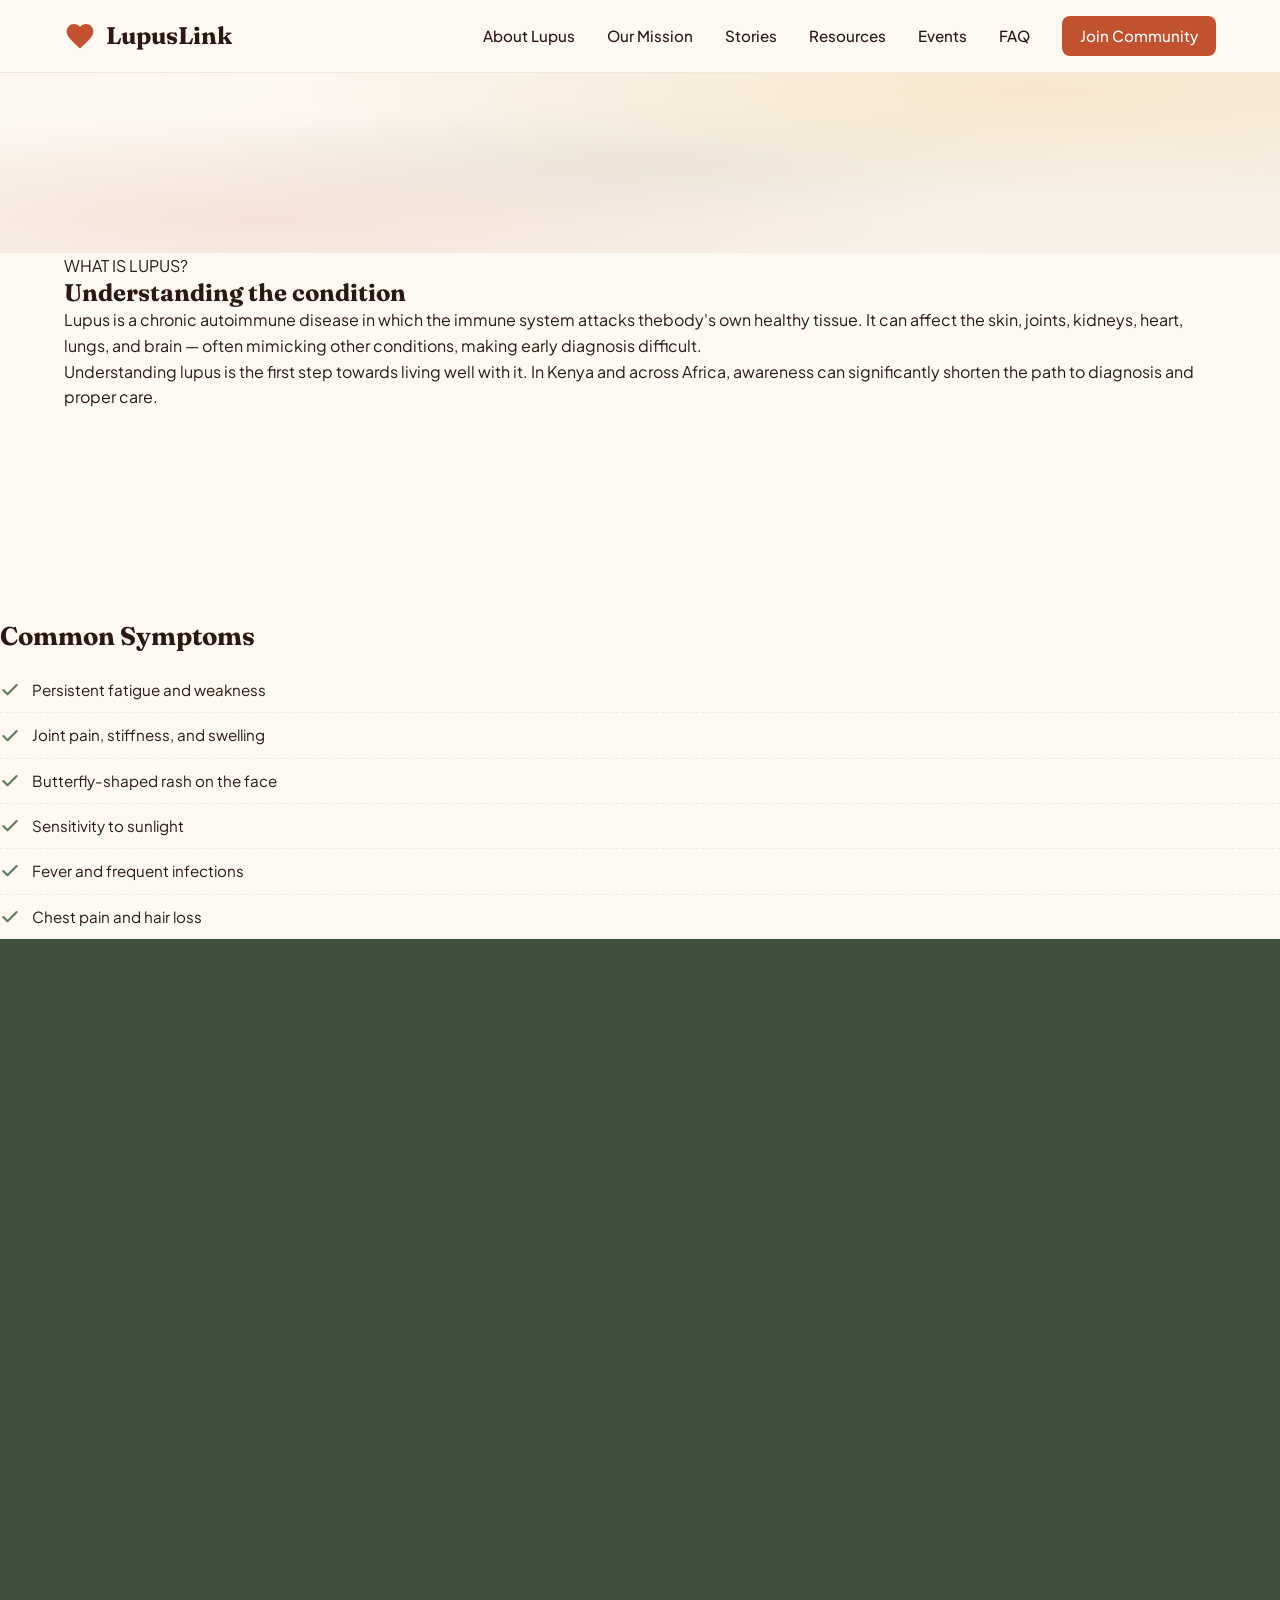
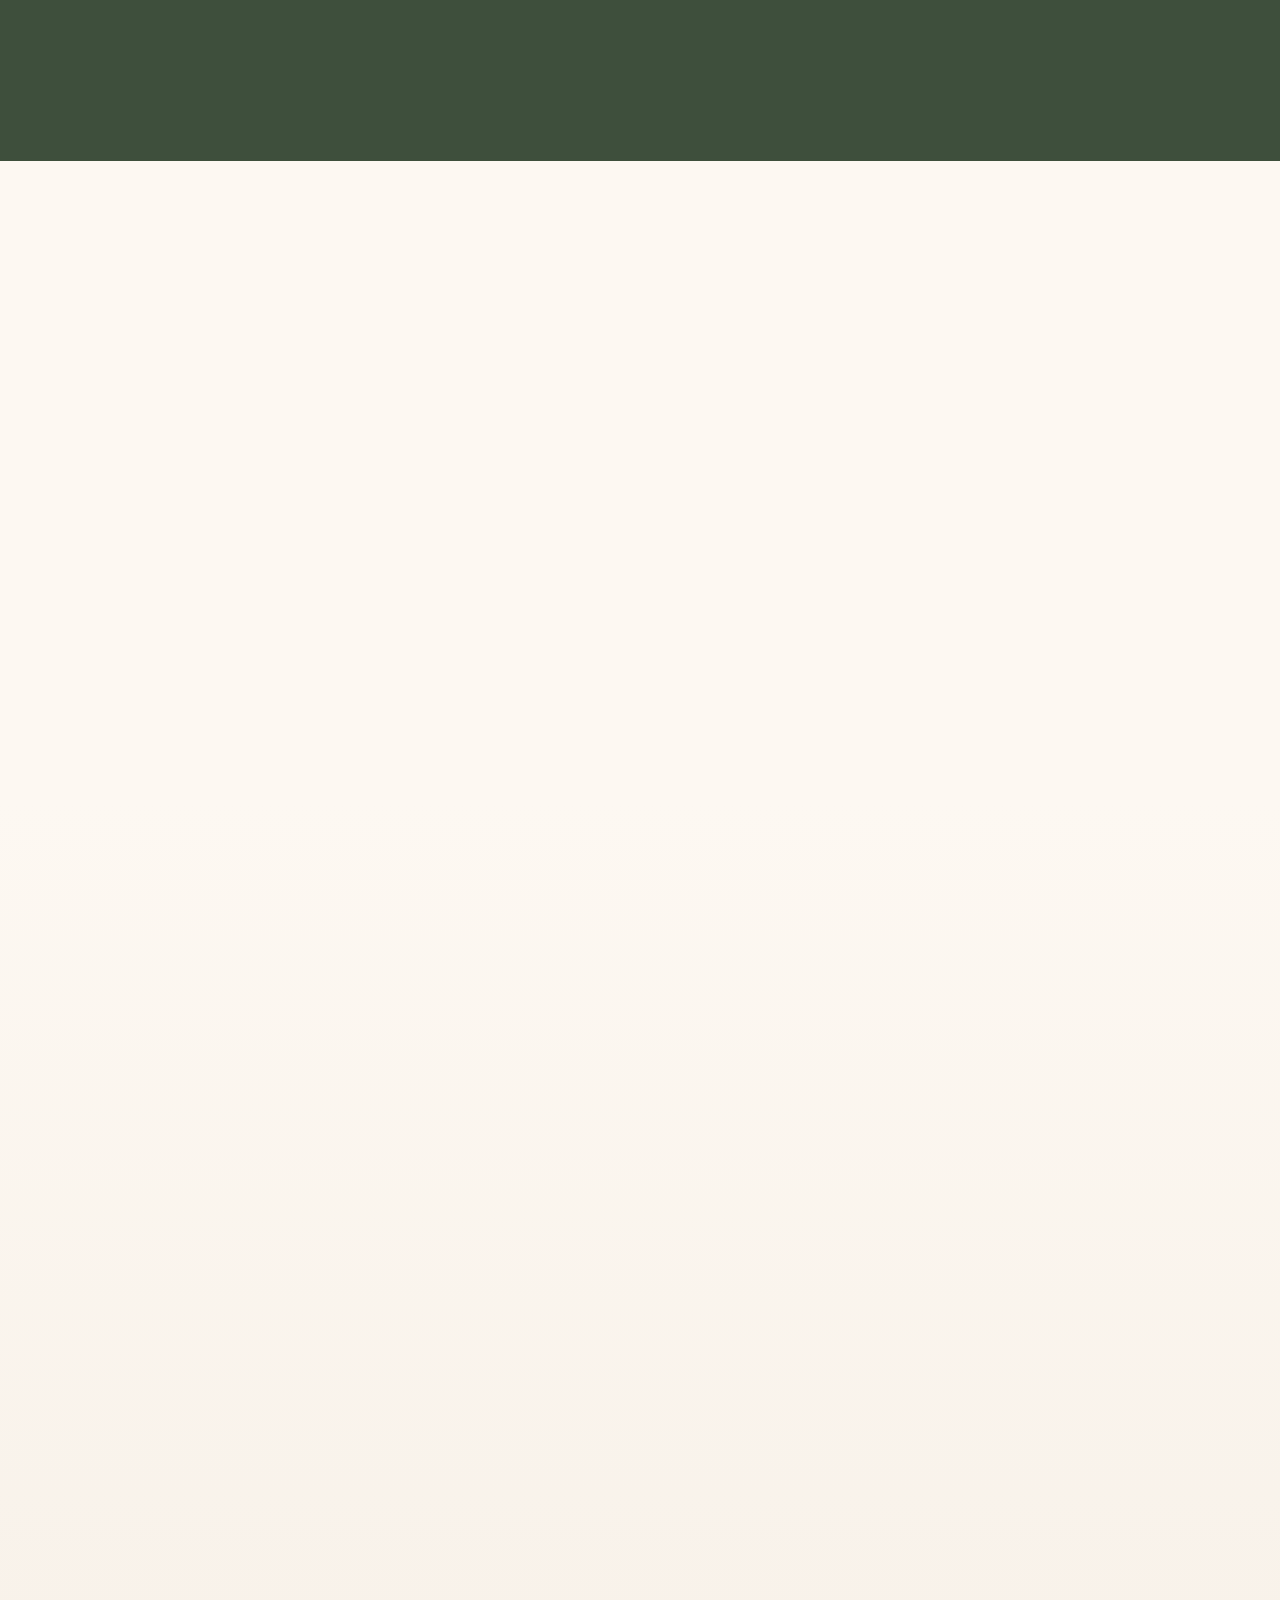
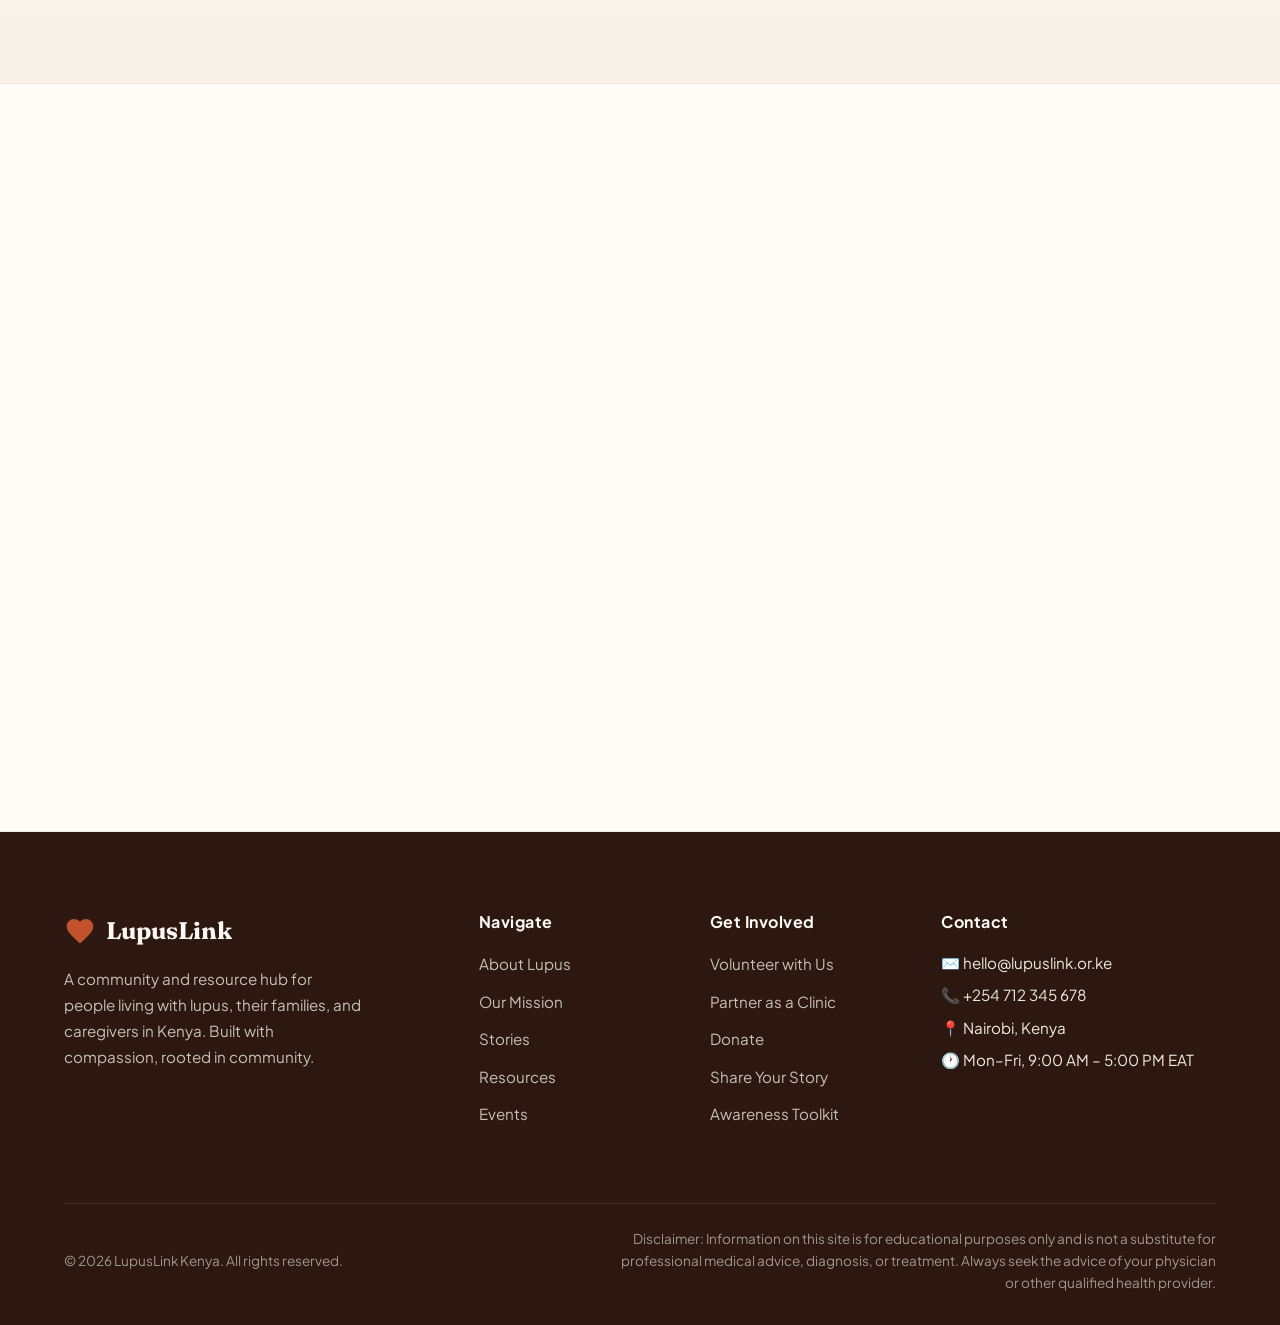
==== index.html @ 37b80202 "streamlined navigation and enhance success stories section" ====
<!DOCTYPE html>
<html lang="en">

<head>
    <meta charset="UTF-8">
    <meta name="viewport" content="width=device-width, initial-scale=1.0">

    <title>LupusLink</title>

<!-- FONTS SECTION -->   
    <link rel="preconnect" href="https://fonts.googleapis.com">
    <link rel="preconnect" href="https://fonts.gstatic.com" crossorigin>

    <link href="https://fonts.googleapis.com/css2?family=Fraunces:wght@500;600;700;800&family=Plus+Jakarta+Sans:wght@300;400;500;600;700&display=swap" rel="stylesheet">

    <link rel="stylesheet" href="styles.css">
</head>

<body>

<!-- NAV SECTION -->   
        <nav class="navbar">

            <div class="container">
                <a href="#" class="logo">
                    <svg viewBox="0 0 24 24" fill="currentColor">
                        <path d="M12 21.35l-1.45-1.32C5.4 15.36 2 12.28 2 8.5 2 5.42 4.42 3 7.5 3c1.74 0 3.41.81 4.5 2.09C13.09 3.81 14.76 3 16.5 3 19.58 3 22 5.42 22 8.5c0 3.78-3.4 6.86-8.55 11.54L12 21.35z"/>
                        </svg>
                        LupusLink
                    </a>
                    <button class="hamburger" id="hamburger" aria-label="Open menu">
                        <span></span>
                        <span></span>
                        <span></span>
                    </button>

            <ul class="nav-links">

                <li><a href="#about">About Lupus</a></li>
                <li><a href="#mission">Our Mission</a></li>
                <li><a href="#stories">Stories</a></li>
                <li><a href="#resources">Resources</a></li>
                <li><a href="#events">Events</a></li>
                <li><a href="#faq">FAQ</a></li>
                <li><a href="#join" class="btn btn-primary btn-small">Join Community</a></li>
            </ul>
        </nav>
    <main>

<!-- HERO SECTION -->   

        <section class="hero" id="join">

            <div class="hero-bg">
                <div class="container">
                    <div class="hero-grid">
                        <div class="hero-content reveal">

                <span class="eyebrow">
                    Kenya's Lupus Community
                </span>

                <h1>
                    You are more than your
                    <span>diagnosis.</span>
                </h1>

                <p>
                    A community and resource hub for people living with lupus, their families, and caregivers — because no one should navigate this journey alone.
                </p>

                <div class="hero-actions">

                     <a href="#" class="btn btn-primary">Join Community</a>
                    <a href="#about" class="btn btn-outline">Learn More</a>
                </div>

                <div class="hero-stats">

                    <div>2400+ members</div>
                    <div>Free to join</div>
                    <div>Kenya-wide</div>
                 </div>

            <div class="hero-image">
                    <img src="WOC.png" alt="Did you know? Most lupus patients are women.">
            </div>
        </section>

<!-- ABOUT SECTION -->   

        <section id="about" class="about">
            <div class="container">
                <span>WHAT IS LUPUS?</span>
                <h2>
                    Understanding the condition
                </h2>
                <p>
                    Lupus is a chronic autoimmune disease in which the immune system attacks thebody's own healthy tissue. It can affect the skin, joints, kidneys, heart, lungs, and brain — often mimicking other conditions, making early diagnosis difficult.
                </p>

                <p>Understanding lupus is the first step towards living well with it. In Kenya and across Africa, awareness can significantly shorten the path to diagnosis and proper care.</p>

            </div>

            <div class="about-stats reveal">
                <div class="stat-block">
                    <span class="stat-number">5M+</span>
                    <span class="stat-label">People worldwide living with lupus</span>
                </div>
                <div class="stat-block">
                    <span class="stat-number">90%</span>
                    <span class="stat-label">Of people diagnosed are women</span>
                </div>
                <div class="stat-block">
                    <span class="stat-number">6 Years</span>
                    <span class="stat-label">Average diagnosis delay in Africa</span>
                </div>
            </div>

            <div class="about-text">
            <h3>Common Symptoms</h3>
            <ul class="symptoms-checklist">
                <li>
                <svg class="check-icon" viewBox="0 0 24 24" fill="none" stroke="currentColor" stroke-width="2.5" stroke-linecap="round" stroke-linejoin="round"><polyline points="20 6 9 17 4 12"/></svg>
                Persistent fatigue and weakness
                </li>
                <li>
                <svg class="check-icon" viewBox="0 0 24 24" fill="none" stroke="currentColor" stroke-width="2.5" stroke-linecap="round" stroke-linejoin="round"><polyline points="20 6 9 17 4 12"/></svg>
                Joint pain, stiffness, and swelling
                </li>
                <li>
                <svg class="check-icon" viewBox="0 0 24 24" fill="none" stroke="currentColor" stroke-width="2.5" stroke-linecap="round" stroke-linejoin="round"><polyline points="20 6 9 17 4 12"/></svg>
                Butterfly-shaped rash on the face
                </li>
                <li>
                <svg class="check-icon" viewBox="0 0 24 24" fill="none" stroke="currentColor" stroke-width="2.5" stroke-linecap="round" stroke-linejoin="round"><polyline points="20 6 9 17 4 12"/></svg>
                Sensitivity to sunlight
                </li>
                <li>
                <svg class="check-icon" viewBox="0 0 24 24" fill="none" stroke="currentColor" stroke-width="2.5" stroke-linecap="round" stroke-linejoin="round"><polyline points="20 6 9 17 4 12"/></svg>
                Fever and frequent infections
                </li>
                <li>
                <svg class="check-icon" viewBox="0 0 24 24" fill="none" stroke="currentColor" stroke-width="2.5" stroke-linecap="round" stroke-linejoin="round"><polyline points="20 6 9 17 4 12"/></svg>
                Chest pain and hair loss
                </li>
            </ul>
        </div>

        </section>

<!-- MISSION SECTION -->   

          <section class="mission-section" id="mission">
                <div class="container">
                <div class="section-header reveal">
                    <h2>Our Mission & Vision</h2>
                    <p>We believe that no one should navigate lupus alone. Our work is rooted in community, cultural understanding, and the pursuit of equitable healthcare.</p>
                </div>

                <div class="mission-grid reveal">
                    <div class="mission-card">
                    <h3>Our Mission</h3>
                    <p>To build a compassionate, accessible support ecosystem for Kenyans living with lupus and their caregivers—providing education, emotional support, and practical tools that honor our local context and strengthen the patient journey from suspicion to management.</p>
                    </div>
                    <div class="mission-card">
                    <h3>Our Vision</h3>
                    <p>A Kenya where lupus is widely recognized, rapidly diagnosed, and effectively managed. Where every patient feels empowered, heard, and surrounded by a community that sees their strength beyond the diagnosis.</p>
                    </div>
                </div>

                <div class="values-grid reveal">
                    <div class="value-card">
                    <svg class="value-icon" viewBox="0 0 24 24" fill="none" stroke="currentColor" stroke-width="1.5" stroke-linecap="round" stroke-linejoin="round"><path d="M20.42 4.58a5.4 5.4 0 0 0-7.64 0l-.77.78-.77-.78a5.4 5.4 0 0 0-7.64 0 5.43 5.43 0 0 0 0 7.67l.77.78 7.64 7.64 7.64-7.64.77-.78a5.43 5.43 0 0 0 0-7.67z"/><path d="M3.5 12h6l.5-1 1.53 1.5-3 .5 1h6"/></svg>
                    <h4>Compassion</h4>
                    <p>We meet every member with empathy, patience, and an unwavering commitment to emotional safety.</p>
                    </div>
                    <div class="value-card">
                    <svg class="value-icon" viewBox="0 0 24 24" fill="none" stroke="currentColor" stroke-width="1.5" stroke-linecap="round" stroke-linejoin="round"><path d="M17 21v-2a4 4 0 0 0-4-4H5a4 4 0 0 0-4 4v2"/><circle cx="9" cy="7" r="4"/><path d="M23 21v-2a4 4 0 0 0-3-3.87"/><path d="M16 3.13a4 4 0 0 1 0 7.75"/></svg>
                    <h4>Inclusion</h4>
                    <p>We embrace diverse experiences across age, gender, region, and caregiving role—every voice matters.</p>
                    </div>
                    <div class="value-card">
                    <svg class="value-icon" viewBox="0 0 24 24" fill="none" stroke="currentColor" stroke-width="1.5" stroke-linecap="round" stroke-linejoin="round"><path d="M12 2l3.09 6.26L22 9.27l-5 4.87 1.18 6.88L12 17.77l-6.18 3.25L7 14.14 2 9.27l6.91-1.01L12 2z"/></svg>
                    <h4>Empowerment</h4>
                    <p>We equip our community with knowledge and confidence to ask questions, seek care, and thrive daily.</p>
                    </div>
                </div>
                </div>
            </section>

<!--SUCCESS STORIES -->            
            <section class="section" id="stories">
                <div class="container">
                <div class="section-header reveal">
                    <h2>Success Stories</h2>
                    <p>Real stories from real Kenyans. These journeys remind us that strength comes in many forms.</p>
                </div>

                <div class="stories-grid">
                    <div class="story-card reveal">
                    <p class="story-quote">"For four years I was told it was just stress. Finding LupusLink connected me to a rheumatologist in Nairobi and others who finally understood. I no longer feel like I'm imagining my own pain."</p>
                    <div class="story-author">
                        <div class="author-avatar">AW</div>
                        <div class="author-info">
                        <strong>Amina W.</strong>
                        <span>Nairobi • Member since 2023</span>
                        </div>
                    </div>
                    </div>
                    <div class="story-card reveal">
                    <p class="story-quote">"As a caregiver for my sister, I felt invisible in most medical spaces. The caregiving resources here gave me language for my exhaustion and practical ways to support her flares."</p>
                    <div class="story-author">
                        <div class="author-avatar">OO</div>
                        <div class="author-info">
                        <strong>Odhiambo O.</strong>
                        <span>Mombasa • Caregiver since 2022</span>
                        </div>
                    </div>
                    </div>
                    <div class="story-card reveal">
                    <p class="story-quote">"The support group in Kisumu helped me accept my diagnosis without shame. I have learned to manage my sun exposure, plan my nutrition, and keep working as a teacher."</p>
                    <div class="story-author">
                        <div class="author-avatar">CA</div>
                        <div class="author-info">
                        <strong>Christine A.</strong>
                        <span>Kisumu • Member since 2024</span>
                        </div>
                    </div>
                    </div>
                </div>
                </div>
            </section>


<!-- RESOURCES SECTION -->   

        <section class="section" id="resources" style="background: linear-gradient(to bottom, transparent, rgba(240,232,220,0.4));">
            <div class="container">
            <div class="section-header reveal">
                <h2>Resources</h2>
                <p>Curated, culturally relevant guidance to help you navigate life with lupus in Kenya.</p>
            </div>

            <div class="resources-grid reveal">
                <div class="resource-card">
                <svg class="resource-icon" viewBox="0 0 24 24" fill="none" stroke="currentColor" stroke-width="1.5" stroke-linecap="round" stroke-linejoin="round"><path d="M4 19.5A2.5 2.5 0 0 1 6.5 17H20"/><path d="M6.5 2H20v20H6.5A2.5 2.5 0 0 1 4 19.5v-15A2.5 2.5 0 0 1 6.5 2z"/></svg>
                <h4>Education</h4>
                <p>Swahili and English guides explaining lupus types, triggers, and treatment options available in Kenya.</p>
                <a href="#" class="resource-link">Browse guides →</a>
                </div>
                <div class="resource-card">
                <svg class="resource-icon" viewBox="0 0 24 24" fill="none" stroke="currentColor" stroke-width="1.5" stroke-linecap="round" stroke-linejoin="round"><path d="M22 12h-4l-3 9L9 3l-3 9H2"/></svg>
                <h4>Medical</h4>
                <p>Directory of rheumatologists, labs, and hospitals across Nairobi, Mombasa, Kisumu, and Eldoret.</p>
                <a href="#" class="resource-link">Find care →</a>
                </div>
                <div class="resource-card">
                <svg class="resource-icon" viewBox="0 0 24 24" fill="none" stroke="currentColor" stroke-width="1.5" stroke-linecap="round" stroke-linejoin="round"><path d="M12 22s8-4 8-10V5l-8-3-8 3v7c0 6 8 10 8 10z"/></svg>
                <h4>Mental Health</h4>
                <p>Counseling referrals, support group schedules, and tools for anxiety, depression, and chronic illness resilience.</p>
                <a href="#" class="resource-link">Get support →</a>
                </div>
                <div class="resource-card">
                <svg class="resource-icon" viewBox="0 0 24 24" fill="none" stroke="currentColor" stroke-width="1.5" stroke-linecap="round" stroke-linejoin="round"><path d="M20.84 4.61a5.5 5.5 0 00-7.78 0L12 5.67l-1.06-1.06a5.5 5.5 0 0 0-7.78 7.78l1.06 1.06L12 21.23l7.78-7.78 1.06-1.06a5.5 5.5 0 0 0 0-7.78z"/></svg>
                <h4>Lifestyle</h4>
                <p>Nutrition tips using local Kenyan ingredients, sun protection advice, and gentle movement routines.</p>
                <a href="#" class="resource-link">Explore tips →</a>
                </div>
                <div class="resource-card">
                <svg class="resource-icon" viewBox="0 0 24 24" fill="none" stroke="currentColor" stroke-width="1.5" stroke-linecap="round" stroke-linejoin="round"><path d="M17 21v-2a4 4 0 0 0-4-4H5a4 4 0 0 0-4 4v2"/><circle cx="9" cy="7" r="4"/><path d="M23 21v-2a4 4 0 0 0-3-3.87"/><path d="M16 3.13a4 4 0 0 1 0 7.75"/></svg>
                <h4>Caregiving</h4>
                <p>Guides for family members and friends on how to help during flares, appointments, and everyday life.</p>
                <a href="#" class="resource-link">Learn more →</a>
                </div>
                <div class="resource-card">
                <svg class="resource-icon" viewBox="0 0 24 24" fill="none" stroke="currentColor" stroke-width="1.5" stroke-linecap="round" stroke-linejoin="round"><path d="M12 20h9"/><path d="M16.5 3.5a2.121 2.121 0 0 1 3 3L7 19l-4 1 1-4L16.5 3.5z"/></svg>
                <h4>Advocacy</h4>
                <p>Learn how to advocate for better lupus care in your county, access NHIF guidance, and join awareness campaigns.</p>
                <a href="#" class="resource-link">Take action →</a>
                </div>
            </div>
            </div>
        </section>

<!-- FAQs SECTION -->   
         
  <section class="section" id="faq" style="background: var(--card); border-top: 1px solid var(--muted); border-bottom: 1px solid var(--muted);">
        <div class="container">
            <div class="section-header reveal">
                <h2>Frequently Asked Questions</h2>
                <p>Honest answers to common questions from our Kenyan community.</p>
            </div>

            <div class="faq-list reveal">
                <div class="faq-item">
                <button class="faq-question">
                    Is lupus contagious?
                    <svg class="faq-icon" viewBox="0 0 24 24" fill="none" stroke="currentColor" stroke-width="2.5" stroke-linecap="round" stroke-linejoin="round"><line x1="12" y1="5" x2="12" y2="19"/><line x1="5" y1="12" x2="19" y2="12"/></svg>
                </button>
                <div class="faq-answer">
                    <p>No. Lupus is an autoimmune condition, not an infection. You cannot catch it from someone, nor can you transmit it. However, understanding this remains a challenge in many communities, which is why education is central to our mission.</p>
                </div>
                </div>
                <div class="faq-item">
                <button class="faq-question">
                    How do I get diagnosed in Kenya?
                    <svg class="faq-icon" viewBox="0 0 24 24" fill="none" stroke="currentColor" stroke-width="2.5" stroke-linecap="round" stroke-linejoin="round"><line x1="12" y1="5" x2="12" y2="19"/><line x1="5" y1="12" x2="19" y2="12"/></svg>
                </button>
                <div class="faq-answer">
                    <p>Start with a trusted physician who can refer you to a rheumatologist. Key tests include ANA, anti-dsDNA, and complement levels. We maintain a directory of specialists and labs in Nairobi, Mombasa, and Kisumu to help you navigate this journey.</p>
                </div>
                </div>
                <div class="faq-item">
                <button class="faq-question">
                    Can I work and live a normal life with lupus?
                    <svg class="faq-icon" viewBox="0 0 24 24" fill="none" stroke="currentColor" stroke-width="2.5" stroke-linecap="round" stroke-linejoin="round"><line x1="12" y1="5" x2="12" y2="19"/><line x1="5" y1="12" x2="19" y2="12"/></svg>
                </button>
                <div class="faq-answer">
                    <p>Yes. Many people with lupus lead full, active lives with proper management. The key is learning your triggers, adhering to treatment, and building a supportive network. Our lifestyle resources are designed specifically for daily life in Kenya.</p>
                </div>
                </div>
                <div class="faq-item">
                <button class="faq-question">
                    Does LupusLink replace my doctor?
                    <svg class="faq-icon" viewBox="0 0 24 24" fill="none" stroke="currentColor" stroke-width="2.5" stroke-linecap="round" stroke-linejoin="round"><line x1="12" y1="5" x2="12" y2="19"/><line x1="5" y1="12" x2="19" y2="12"/></svg>
                </button>
                <div class="faq-answer">
                    <p>Absolutely not. We are a peer support and information community, not a medical service. Always consult your healthcare provider for diagnosis, treatment decisions, and emergencies. We complement care, we do not replace it.</p>
                </div>
                </div>
                <div class="faq-item">
                <button class="faq-question">
                    How much does it cost to join?
                    <svg class="faq-icon" viewBox="0 0 24 24" fill="none" stroke="currentColor" stroke-width="2.5" stroke-linecap="round" stroke-linejoin="round"><line x1="12" y1="5" x2="12" y2="19"/><line x1="5" y1="12" x2="19" y2="12"/></svg>
                </button>
                <div class="faq-answer">
                    <p>Membership is free. Some special workshops or printed materials may have a small fee to cover costs, but our core community, online forums, and basic resources are available at no charge. No one is turned away for lack of funds.</p>
                </div>
                </div>
                <div class="faq-item">
                <button class="faq-question">
                    I am a caregiver. Is there support for me too?
                    <svg class="faq-icon" viewBox="0 0 24 24" fill="none" stroke="currentColor" stroke-width="2.5" stroke-linecap="round" stroke-linejoin="round"><line x1="12" y1="5" x2="12" y2="19"/><line x1="5" y1="12" x2="19" y2="12"/></svg>
                </button>
                <div class="faq-answer">
                    <p>Yes. We have dedicated caregiver circles and resources because we know that lupus affects the whole family. You deserve support, rest, and community just as much as the person you are caring for.</p>
                </div>
                </div>
            </div>
        </div>
    </section>


    </main>

<!-- FOOTER SECTION -->   

    <footer class="footer">
        <div class="container">
        <div class="footer-grid">
            <div class="footer-brand">
            <a href="#" class="logo">
                <svg viewBox="0 0 24 24" fill="currentColor">
                <path d="M12 21.35l-1.45-1.32C5.4 15.36 2 12.28 2 8.5 2 5.42 4.42 3 7.5 3c1.74 0 3.41.81 4.5 2.09C13.09 3.81 14.76 3 16.5 3 19.58 3 22 5.42 22 8.5c0 3.78-3.4 6.86-8.55 11.54L12 21.35z"/>
                </svg>
                LupusLink
            </a>
            <p>A community and resource hub for people living with lupus, their families, and caregivers in Kenya. Built with compassion, rooted in community.</p>
            </div>
            <div class="footer-column">
            <h5>Navigate</h5>
            <ul>
                <li><a href="#about">About Lupus</a></li>
                <li><a href="#mission">Our Mission</a></li>
                <li><a href="#stories">Stories</a></li>
                <li><a href="#resources">Resources</a></li>
                <li><a href="#events">Events</a></li>
            </ul>
            </div>
            <div class="footer-column">
            <h5>Get Involved</h5>
            <ul>
                <li><a href="#">Volunteer with Us</a></li>
                <li><a href="#">Partner as a Clinic</a></li>
                <li><a href="#">Donate</a></li>
                <li><a href="#">Share Your Story</a></li>
                <li><a href="#">Awareness Toolkit</a></li>
            </ul>
            </div>
            <div class="footer-column footer-contact">
            <h5>Contact</h5>
            <p>✉️ hello@lupuslink.or.ke</p>
            <p>📞 +254 712 345 678</p>
            <p>📍 Nairobi, Kenya</p>
            <p>🕐 Mon–Fri, 9:00 AM – 5:00 PM EAT</p>
            </div>
        </div>
        <div class="footer-bottom">
            <p>© 2026 LupusLink Kenya. All rights reserved.</p>
            <p style="max-width: 600px; text-align: right;">
            Disclaimer: Information on this site is for educational purposes only and is not a substitute for professional medical advice, diagnosis, or treatment. Always seek the advice of your physician or other qualified health provider.
            </p>
        </div>
        </div>
    </footer>

</body>

</html>
---- styles.css ----
:root {
      --bg: #FDF8F2;
      --fg: #2C1810;
      --primary: #C2522D;
      --secondary: #5C7A5A;
      --secondary-dark: #3E4F3C;
      --accent: #E8A225;
      --card: #FFFCF7;
      --muted: #F0E8DC;
      --font-heading: 'Fraunces', serif;
      --font-body: 'Plus Jakarta Sans', sans-serif;
    }

    * {
      margin: 0;
      padding: 0;
      box-sizing: border-box;
    }

    html {
      scroll-behavior: smooth;
    }

    body {
      font-family: var(--font-body);
      background-color: var(--bg);
      color: var(--fg);
      line-height: 1.6;
      overflow-x: hidden;
    }

    h1, h2, h3, h4, h5, h6 {
      font-family: var(--font-heading);
      line-height: 1.2;
    }

    a {
      text-decoration: none;
      color: inherit;
    }

    ul {
      list-style: none;
    }

    .container {
      width: 90%;
      max-width: 1200px;
      margin: 0 auto;
    }

    /* Navbar */
    .navbar {
      position: sticky;
      top: 0;
      z-index: 1000;
      background: rgba(253, 248, 242, 0.85);
      backdrop-filter: blur(12px);
      -webkit-backdrop-filter: blur(12px);
      border-bottom: 1px solid var(--muted);
      transition: all 0.3s ease;
    }

    .navbar .container {
      display: flex;
      align-items: center;
      justify-content: space-between;
      height: 72px;
    }

    .logo {
      display: flex;
      align-items: center;
      gap: 10px;
      font-family: var(--font-heading);
      font-weight: 700;
      font-size: 1.5rem;
      color: var(--fg);
    }

    .logo svg {
      width: 32px;
      height: 32px;
      color: var(--primary);
    }

    .nav-links {
      display: flex;
      gap: 32px;
      align-items: center;
    }

    .nav-links a {
      font-size: 0.95rem;
      font-weight: 500;
      position: relative;
      transition: color 0.3s ease;
    }

    .nav-links a::after {
      content: '';
      position: absolute;
      bottom: -4px;
      left: 0;
      width: 0;
      height: 2px;
      background: var(--primary);
      transition: width 0.3s ease;
    }

    .nav-links a:hover::after {
      width: 100%;
    }

    .btn {
      display: inline-flex;
      align-items: center;
      justify-content: center;
      padding: 12px 28px;
      border-radius: 8px;
      font-family: var(--font-body);
      font-weight: 600;
      font-size: 0.95rem;
      cursor: pointer;
      transition: all 0.3s ease;
      border: none;
    }

    .btn-primary {
      background: var(--primary);
      color: #fff;
    }

    .btn-primary:hover {
      background: #a34424;
      transform: translateY(-2px);
      box-shadow: 0 8px 20px rgba(194, 82, 45, 0.25);
    }

    .btn-outline {
      background: transparent;
      color: var(--fg);
      border: 2px solid var(--fg);
    }

    .btn-outline:hover {
      background: var(--fg);
      color: var(--bg);
 transform: translateY(-2px);
    }

    .btn-small {
      padding: 8px 18px;
      font-size: 0.85rem;
    }

    .hamburger {
      display: none;
      flex-direction: column;
      gap: 5px;
      cursor: pointer;
      background: none;
      border: none;
    }

    .hamburger span {
      display: block;
      width: 28px;
      height: 2px;
      background: var(--fg);
      transition: all 0.3s ease;
    }

    /* Hero */
    .hero {
      position: relative;
      padding: 80px 0 100px;
      overflow: hidden;
    }

    .hero-bg {
      position: absolute;
      inset: 0;
      z-index: -1;
      background:
        radial-gradient(at 80% 10%, rgba(232, 162, 37, 0.15) 0px, transparent 50%),
        radial-gradient(at 20% 80%, rgba(194, 82, 45, 0.12) 0px, transparent 50%),
        radial-gradient(at 50% 50%, rgba(92, 122, 90, 0.08) 0px, transparent 50%),
        linear-gradient(135deg, #FDF8F2 0%, #F7F0E6 100%);
    }

    .hero-grid {
      display: grid;
      grid-template-columns: 1fr 1fr;
      gap: 60px;
      align-items: center;
    }

    .hero-content h1 {
      font-size: clamp(2.5rem, 5vw, 4rem);
      font-weight: 600;
      margin-bottom: 20px;
      color: var(--fg);
    }

    .hero-content .tagline {
      font-family: var(--font-heading);
      font-style: italic;
      font-weight: 400;
      color: var(--primary);
      font-size: clamp(1.4rem, 3vw, 2rem);
      margin-bottom: 24px;
    }

    .hero-content p {
      font-size: 1.1rem;
      margin-bottom: 32px;
      max-width: 480px;
      opacity: 0.9;
    }

    .hero-actions {
      display: flex;
      gap: 16px;
      flex-wrap: wrap;
    }

    .hero-illustration {
      display: flex;
      justify-content: center;
      align-items: center;
    }

    .hero-illustration svg {
      max-width: 100%;
      height: auto;
      filter: drop-shadow(0 20px 30px rgba(44, 24, 16, 0.08));
    }

    /* Sections general */
    .section {
      padding: 80px 0;
    }

    .section-header {
      text-align: center;
      max-width: 640px;
      margin: 0 auto 56px;
    }

    .section-header h2 {
      font-size: clamp(2rem, 4vw, 2.8rem);
      margin-bottom: 12px;
 color: var(--fg);
    }

    .section-header p {
      font-size: 1.05rem;
      opacity: 0.85;
    }

    /* About */
    .about-stats {
      display: grid;
      grid-template-columns: repeat(3, 1fr);
      gap: 24px;
      margin-bottom: 48px;
    }

    .stat-block {
      background: var(--card);
      border: 1px solid var(--muted);
      border-radius: 16px;
      padding: 32px 24px;
      text-align: center;
      transition: transform 0.3s ease, box-shadow 0.3s ease;
    }

    .stat-block:hover {
      transform: translateY(-4px);
      box-shadow: 0 12px 30px rgba(44, 24, 16, 0.06);
    }

    .stat-number {
      font-family: var(--font-heading);
      font-size: 2.5rem;
      font-weight: 700;
      color: var(--primary);
      display: block;
      margin-bottom: 8px;
    }

    .stat-label {
      font-size: 0.95rem;
      opacity: 0.85;
      font-weight: 500;
    }

    .about-content {
      display: grid;
      grid-template-columns: 1fr 1fr;
      gap: 48px;
      align-items: start;
    }

    .about-text h3 {
      font-size: 1.6rem;
      margin-bottom: 16px;
      color: var(--fg);
    }

    .about-text p {
      margin-bottom: 16px;
      opacity: 0.9;
    }

    .symptoms-checklist {
      margin-top: 16px;
    }

    .symptoms-checklist li {
      display: flex;
      align-items: center;
      gap: 12px;
      padding: 10px 0;
      border-bottom: 1px dashed var(--muted);
      font-size: 0.95rem;
    }

    .symptoms-checklist li:last-child {
      border-bottom: none;
    }

    .check-icon {
      width: 20px;
      height: 20px;
      color: var(--secondary);
      flex-shrink: 0;
    }

    /* Mission / Vision / Values */
    .mission-section {
      background: var(--secondary-dark);
      color: #FDF8F2;
      padding: 100px 0;
    }

    .mission-section .section-header h2,
    .mission-section .section-header p {
      color: #FDF8F2;
    }

    .mission-grid {
      display: grid;
      grid-template-columns: 1fr 1fr;
      gap: 48px;
      margin-bottom: 64px;
    }

    .mission-card h3 {
      font-size: 1.3rem;
      margin-bottom: 12px;
      color: var(--accent);
    }

    .mission-card p {
      opacity: 0.9;
      line-height: 1.7;
    }

    .values-grid {
      display: grid;
      grid-template-columns: repeat(3, 1fr);
      gap: 24px;
    }

    .value-card {
      background: rgba(255, 255, 255, 0.06);
      border: 1px solid rgba(255, 255, 255, 0.1);
      border-radius: 16px;
      padding: 32px 24px;
      transition: transform 0.3s ease, background 0.3s ease;
    }

    .value-card:hover {
      background: rgba(255, 255, 255, 0.1);
      transform: translateY(-4px);
    }

    .value-icon {
      width: 44px;
      height: 44px;
      color: var(--accent);
      margin-bottom: 16px;
    }

    .value-card h4 {
      font-size: 1.2rem;
      margin-bottom: 8px;
      color: #fff;
    }

    .value-card p {
      font-size: 0.95rem;
      opacity: 0.8;
    }

    /* Success Stories */
    .stories-grid {
      display: grid;
      grid-template-columns: repeat(3, 1fr);
      gap: 28px;
    }

    .story-card {
      background: var(--card);
      border: 1px solid var(--muted);
      border-radius: 20px;
      padding: 32px;
      transition: transform 0.3s ease, box-shadow 0.3s ease;
    }

    .story-card:hover {
      transform: translateY(-4px);
      box-shadow: 0 16px 40px rgba(44, 24, 16, 0.07);
    }

    .story-quote {
      font-family: var(--font-heading);
      font-style: italic;
      font-size: 1.1rem;
      margin-bottom: 20px;
      position: relative;
      padding-left: 20px;
      border-left: 3px solid var(--primary);
      color: var(--fg);
    }

    .story-author {
      display: flex;
      align-items: center;
      gap: 14px;
    }

    .author-avatar {
      width: 48px;
      height: 48px;
      border-radius: 50%;
      background: var(--muted);
      display: flex;
      align-items: center;
      justify-content: center;
      font-family: var(--font-heading);
      font-weight: 700;
      color: var(--primary);
      font-size: 1.1rem;
    }

    .author-info strong {
      display: block;
      font-weight: 600;
      font-size: 0.95rem;
    }

    .author-info span {
      font-size: 0.85rem;
      opacity: 0.7;
    }

    /* Resources */
    .resources-grid {
      display: grid;
      grid-template-columns: repeat(auto-fit, minmax(280px, 1fr));
      gap: 24px;
    }

    .resource-card {
      background: var(--card);
      border: 1px solid var(--muted);
      border-radius: 16px;
      padding: 28px;
      transition: all 0.3s ease;
    }

    .resource-card:hover {
      border-color: var(--primary);
      transform: translateY(-4px);
      box-shadow: 0 12px 30px rgba(44, 24, 16, 0.06);
    }

    .resource-icon {
      width: 40px;
      height: 40px;
      margin-bottom: 16px;
      color: var(--primary);
    }

    .resource-card h4 {
      font-size: 1.15rem;
      margin-bottom: 8px;
    }

    .resource-card p {
      font-size: 0.9rem;
      opacity: 0.85;
      margin-bottom: 16px;
    }

    .resource-link {
      font-weight: 600;
      font-size: 0.9rem;
      color: var(--primary);
      display: inline-flex;
      align-items: center;
      gap: 6px;
    }

    .resource-link:hover {
      gap: 10px;
    }

    /* Events */
    .events-grid {
      display: grid;
      grid-template-columns: repeat(auto-fit, minmax(260px, 1fr));
      gap: 24px;
    }

    .event-card {
      background: var(--card);
      border: 1px solid var(--muted);
      border-radius: 16px;
      overflow: hidden;
      transition: transform 0.3s ease;
    }

    .event-card:hover {
      transform: translateY(-4px);
      box-shadow: 0 12px 30px rgba(44, 24, 16, 0.06);
    }

    .event-date {
      background: var(--primary);
      color: #fff;
      padding: 16px;
      text-align: center;
      font-family: var(--font-heading);
    }

    .event-date .day {
      font-size: 1.8rem;
      font-weight: 700;
      display: block;
 line-height: 1;
    }

    .event-date .month {
      font-size: 0.8rem;
      text-transform: uppercase;
      letter-spacing: 1px;
 opacity: 0.9;
    }

    .event-body {
      padding: 20px;
    }

    .event-tag {
      display: inline-block;
      font-size: 0.75rem;
      font-weight: 600;
      text-transform: uppercase;
      letter-spacing: 0.5px;
      padding: 4px 10px;
      border-radius: 100px;
      margin-bottom: 10px;
    }

    .tag-inperson {
      background: rgba(92, 122, 90, 0.15);
      color: var(--secondary-dark);
    }

    .tag-online {
      background: rgba(194, 82, 45, 0.12);
      color: var(--primary);
    }

    .tag-hybrid {
      background: rgba(232, 162, 37, 0.15);
      color: #966b16;
    }

    .event-body h4 {
      font-size: 1.1rem;
      margin-bottom: 6px;
    }

    .event-body .location {
      font-size: 0.85rem;
      opacity: 0.7;
      display: flex;
      align-items: center;
      gap: 6px;
    }

    /* FAQ */
    .faq-list {
      max-width: 800px;
      margin: 0 auto;
    }

    .faq-item {
      border-bottom: 1px solid var(--muted);
      overflow: hidden;
    }

    .faq-question {
      width: 100%;
      background: none;
      border: none;
      text-align: left;
      padding: 24px 0;
      font-family: var(--font-body);
      font-size: 1.05rem;
      font-weight: 600;
      color: var(--fg);
      cursor: pointer;
      display: flex;
      justify-content: space-between;
      align-items: center;
      transition: color 0.3s ease;
    }

    .faq-question:hover {
      color: var(--primary);
    }

    .faq-icon {
      width: 24px;
      height: 24px;
      color: var(--primary);
      transition: transform 0.3s ease;
 flex-shrink: 0;
 margin-left: 16px;
    }

    .faq-item.active .faq-icon {
      transform: rotate(45deg);
    }

    .faq-answer {
      max-height: 0;
      overflow: hidden;
      transition: max-height 0.4s cubic-bezier(0.4, 0, 0.2, 1), padding 0.4s ease;
    }

    .faq-item.active .faq-answer {
      max-height: 300px;
      padding-bottom: 24px;
    }

    .faq-answer p {
      opacity: 0.9;
      line-height: 1.7;
    }

    /* Footer */
    .footer {
      background: var(--fg);
      color: var(--muted);
      padding: 80px 0 32px;
    }

    .footer-grid {
      display: grid;
      grid-template-columns: 2fr 1fr 1fr 1.5fr;
      gap: 48px;
      margin-bottom: 64px;
    }

    .footer-brand .logo {
      color: var(--bg);
      margin-bottom: 16px;
    }

    .footer-brand p {
      font-size: 0.95rem;
      opacity: 0.8;
      line-height: 1.7;
      max-width: 300px;
    }

    .footer-column h5 {
      color: var(--bg);
      font-size: 1rem;
      margin-bottom: 20px;
      font-family: var(--font-body);
      font-weight: 700;
      letter-spacing: 0.5px;
    }

    .footer-column ul li {
      margin-bottom: 12px;
    }

    .footer-column ul li a {
      font-size: 0.95rem;
      opacity: 0.8;
      transition: opacity 0.3s ease, color 0.3s ease;
    }

    .footer-column ul li a:hover {
      opacity: 1;
      color: var(--bg);
    }

    .footer-contact p {
      margin-bottom: 8px;
      font-size: 0.95rem;
      display: flex;
      align-items: center;
      gap: 8px;
    }

    .footer-bottom {
      border-top: 1px solid rgba(255, 255, 255, 0.1);
      padding-top: 24px;
      display: flex;
      justify-content: space-between;
      align-items: center;
      flex-wrap: wrap;
      gap: 16px;
    }

    .footer-bottom p {
      font-size: 0.85rem;
      opacity: 0.6;
    }

    /* Animations */
    .reveal {
      opacity: 0;
      transform: translateY(30px);
      transition: opacity 0.8s ease, transform 0.8s ease;
    }

    .reveal.visible {
      opacity: 1;
      transform: translateY(0);
    }

    /* Responsive */
    @media (max-width: 900px) {
      .hero-grid,
      .about-content,
      .mission-grid {
        grid-template-columns: 1fr;
      }

      .hero-illustration {
        order: -1;
      }

      .stories-grid,
      .values-grid {
        grid-template-columns: 1fr;
      }

      .about-stats {
        grid-template-columns: 1fr;
      }

      .footer-grid {
        grid-template-columns: 1fr 1fr;
      }
    }

    @media (max-width: 640px) {
      .nav-links {
        position: fixed;
        top: 72px;
        left: 0;
        right: 0;
        bottom: 0;
        background: rgba(253, 248, 242, 0.97);
        backdrop-filter: blur(12px);
        flex-direction: column;
        padding: 40px 24px;
        gap: 24px;
        transform: translateX(100%);
        transition: transform 0.3s ease;
      }

      .nav-links.open {
        transform: translateX(0);
      }

      .hamburger {
        display: flex;
        z-index: 1001;
      }

      .hero {
        padding: 60px 0 80px;
      }

      .footer-grid {
        grid-template-columns: 1fr;
      }
    }
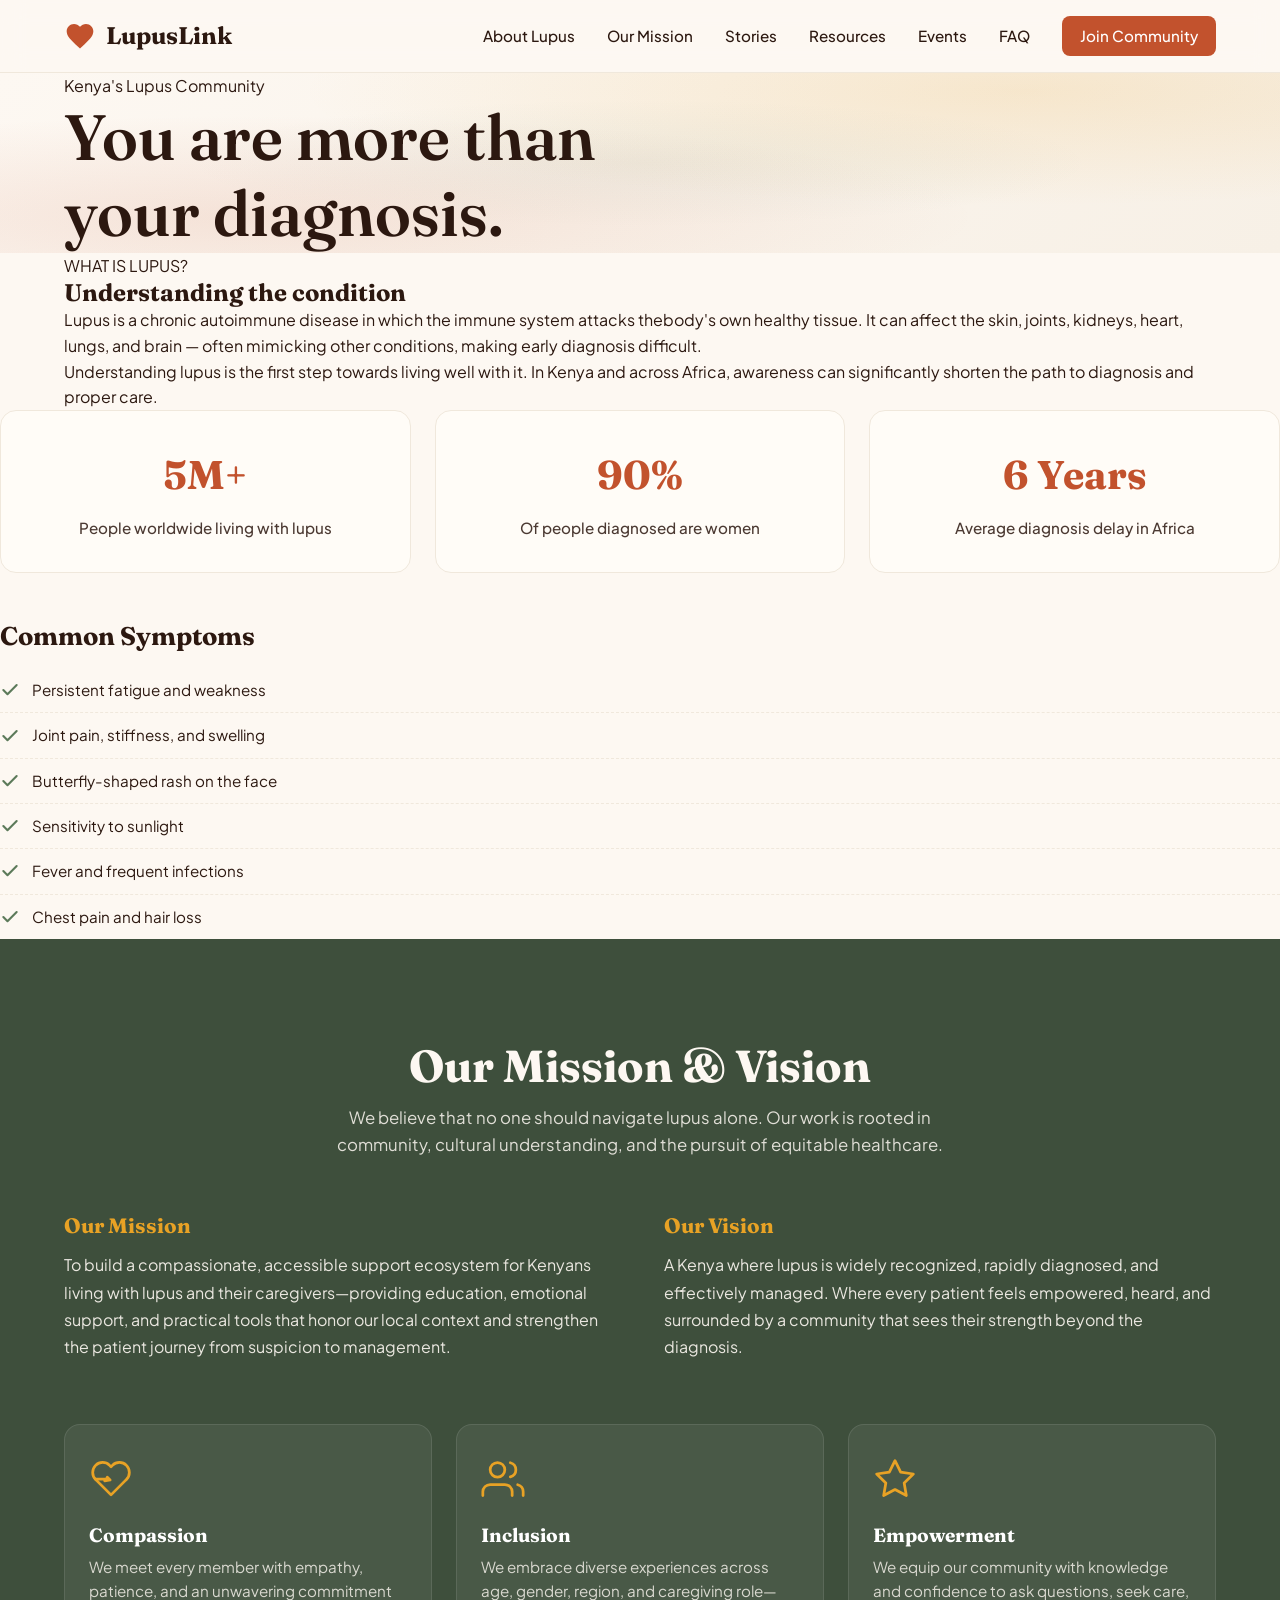
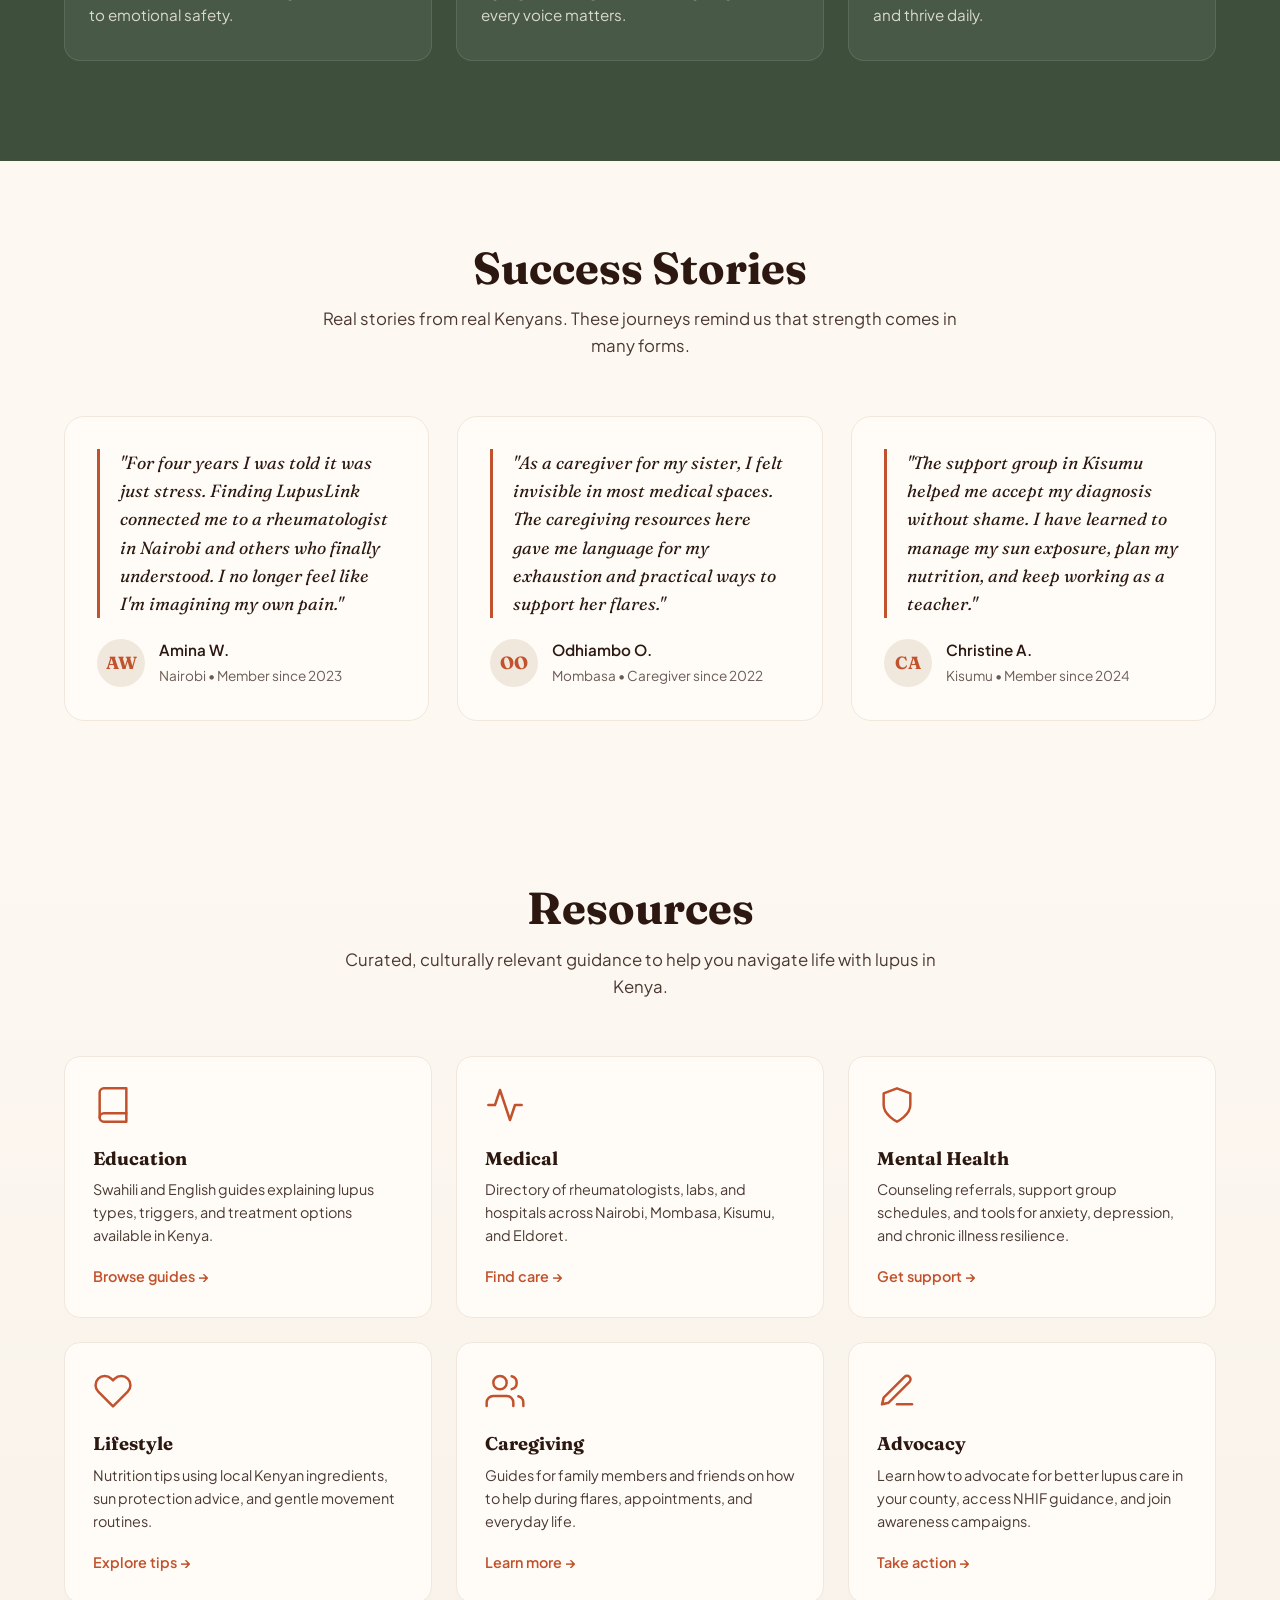
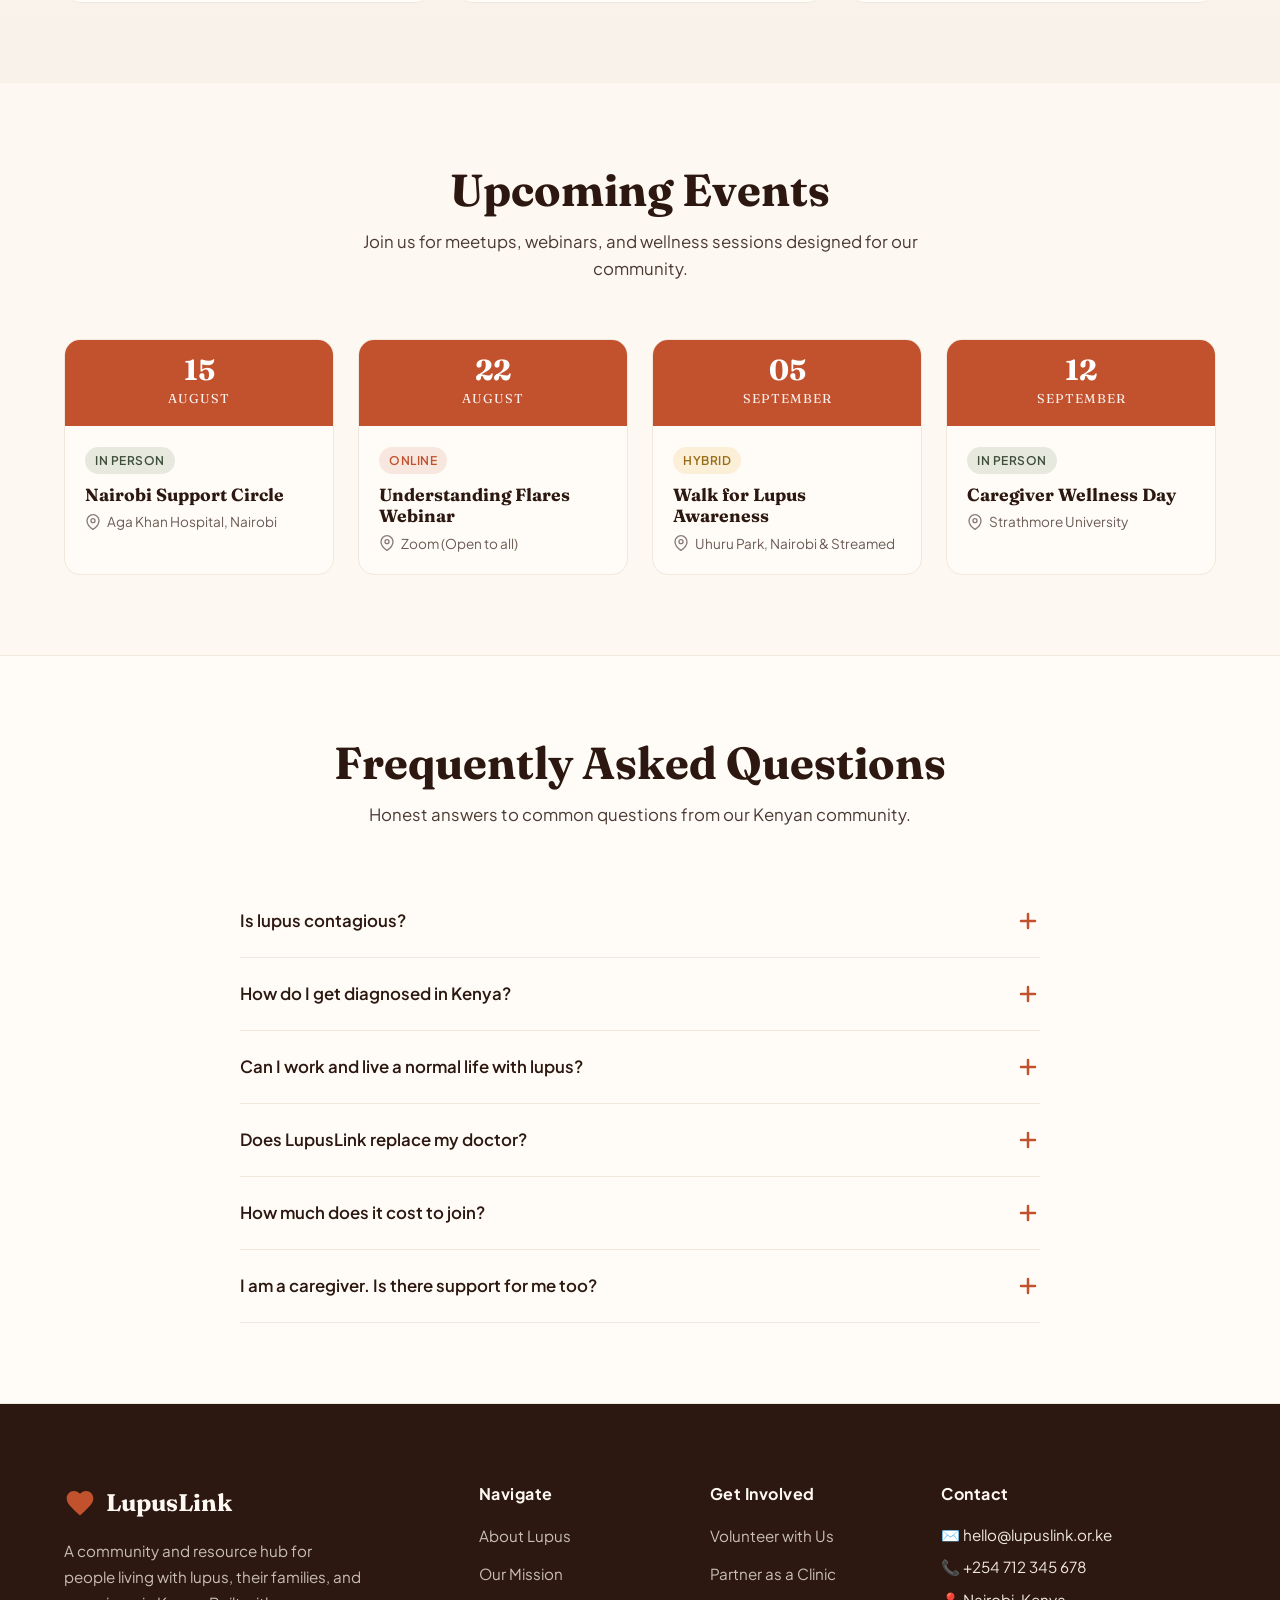
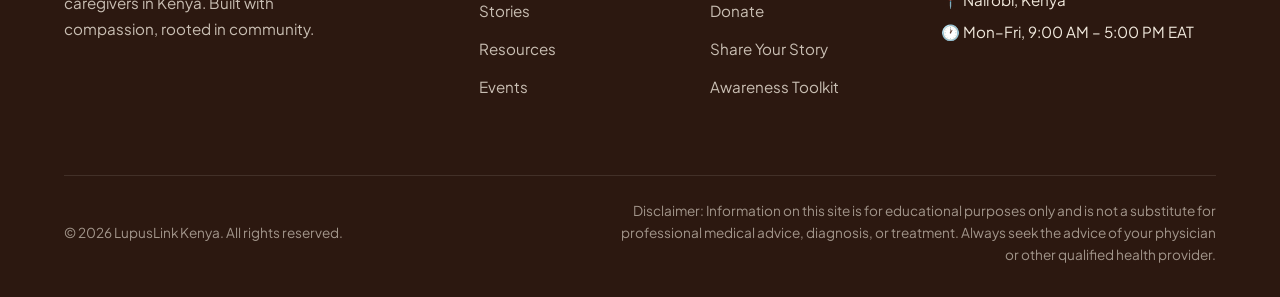
==== commit 37f118ed: "added events section with upcoming activities and integrated JavaScript for mobile menu and FAQ acco" ====
--- a/index.html
+++ b/index.html
@@ -284,6 +284,74 @@
             </div>
         </section>
 
+ <!-- Events -->
+        <section class="section" id="events">
+            <div class="container">
+            <div class="section-header reveal">
+                <h2>Upcoming Events</h2>
+                <p>Join us for meetups, webinars, and wellness sessions designed for our community.</p>
+            </div>
+
+            <div class="events-grid reveal">
+                <div class="event-card">
+                <div class="event-date">
+                    <span class="day">15</span>
+                    <span class="month">August</span>
+                </div>
+                <div class="event-body">
+                    <span class="event-tag tag-inperson">In Person</span>
+                    <h4>Nairobi Support Circle</h4>
+                    <p class="location">
+                    <svg width="16" height="16" viewBox="0 0 24 24" fill="none" stroke="currentColor" stroke-width="2" stroke-linecap="round" stroke-linejoin="round" style="opacity:0.8"><path d="M21 10c0 7-9 13-9 13s-9-6-9-13a9 9 0 0 1 18 0z"/><circle cx="12" cy="10" r="3"/></svg>
+                    Aga Khan Hospital, Nairobi </p>
+                </div>
+                </div>
+                <div class="event-card">
+                <div class="event-date">
+                    <span class="day">22</span>
+                    <span class="month">August</span>
+                </div>
+                <div class="event-body">
+                    <span class="event-tag tag-online">Online</span>
+                    <h4>Understanding Flares Webinar</h4>
+                    <p class="location">
+                    <svg width="16" height="16" viewBox="0 0 24 24" fill="none" stroke="currentColor" stroke-width="2" stroke-linecap="round" stroke-linejoin="round" style="opacity:0.8"><path d="M21 10c0 7-9 13-9 13s-9-6-9-13a9 9 0 0 1 18 0z"/><circle cx="12" cy="10" r="3"/></svg>
+                    Zoom (Open to all)
+                    </p>
+                </div>
+                </div>
+                <div class="event-card">
+                <div class="event-date">
+                    <span class="day">05</span>
+                    <span class="month">September</span>
+                </div>
+                <div class="event-body">
+                    <span class="event-tag tag-hybrid">Hybrid</span>
+                    <h4>Walk for Lupus Awareness</h4>
+                    <p class="location">
+                    <svg width="16" height="16" viewBox="0 0 24 24" fill="none" stroke="currentColor" stroke-width="2" stroke-linecap="round" stroke-linejoin="round" style="opacity:0.8"><path d="M21 10c0 7-9 13-9 13s-9-6-9-13a9 9 0 0 1 18 0z"/><circle cx="12" cy="10" r="3"/></svg>
+                    Uhuru Park, Nairobi & Streamed
+                    </p>
+                </div>
+                </div>
+                <div class="event-card">
+                <div class="event-date">
+                    <span class="day">12</span>
+                    <span class="month">September</span>
+                </div>
+                <div class="event-body">
+                    <span class="event-tag tag-inperson">In Person</span>
+                    <h4>Caregiver Wellness Day</h4>
+                    <p class="location">
+                    <svg width="16" height="16" viewBox="0 0 24 24" fill="none" stroke="currentColor" stroke-width="2" stroke-linecap="round" stroke-linejoin="round" style="opacity:0.8"><path d="M21 10c0 7-9 13-9 13s-9-6-9-13a9 9 0 0 1 18 0z"/><circle cx="12" cy="10" r="3"/></svg>
+                    Strathmore University
+                    </p>
+                </div>
+                </div>
+            </div>
+            </div>
+        </section>        
+
 <!-- FAQs SECTION -->   
          
   <section class="section" id="faq" style="background: var(--card); border-top: 1px solid var(--muted); border-bottom: 1px solid var(--muted);">
@@ -406,6 +474,48 @@
         </div>
     </footer>
 
+   <script>
+    // Mobile menu
+    const hamburger = document.getElementById('hamburger');
+    const navLinks = document.getElementById('navLinks');
+
+    hamburger.addEventListener('click', () => {
+      navLinks.classList.toggle('open');
+    });
+
+    document.querySelectorAll('.nav-links a').forEach(link => {
+      link.addEventListener('click', () => {
+        navLinks.classList.remove('open');
+      });
+    });
+
+    // FAQ Accordion
+    document.querySelectorAll('.faq-question').forEach(button => {
+      button.addEventListener('click', () => {
+        const item = button.parentElement;
+        const isActive = item.classList.contains('active');
+
+        // Close all
+        document.querySelectorAll('.faq-item').forEach(i => i.classList.remove('active'));
+
+        if (!isActive) {
+          item.classList.add('active');
+        }
+      });
+    });
+
+    // Scroll reveal
+    const observer = new IntersectionObserver((entries) => {
+      entries.forEach(entry => {
+        if (entry.isIntersecting) {
+          entry.target.classList.add('visible');
+        }
+      });
+    }, { threshold: 0.1 });
+
+    document.querySelectorAll('.reveal').forEach(el => observer.observe(el));
+  </script>
+   
 </body>
 
 </html>
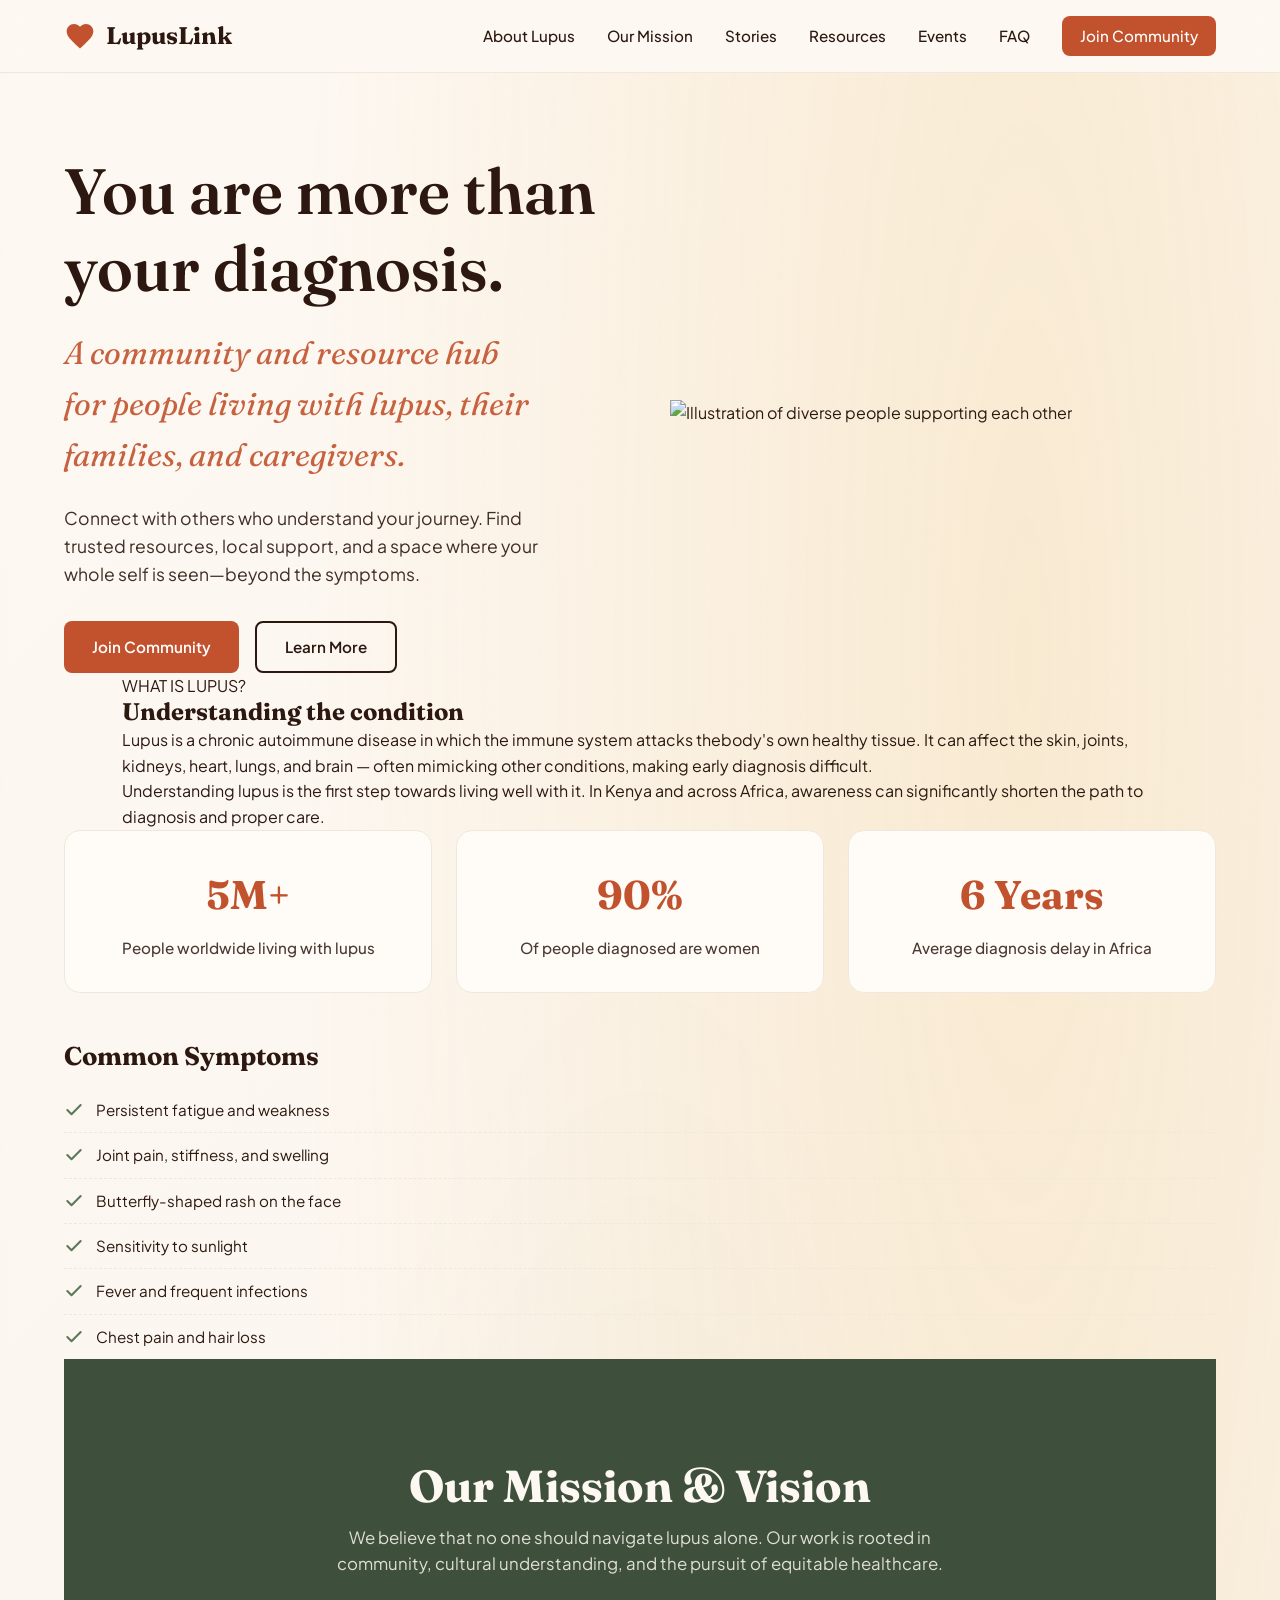
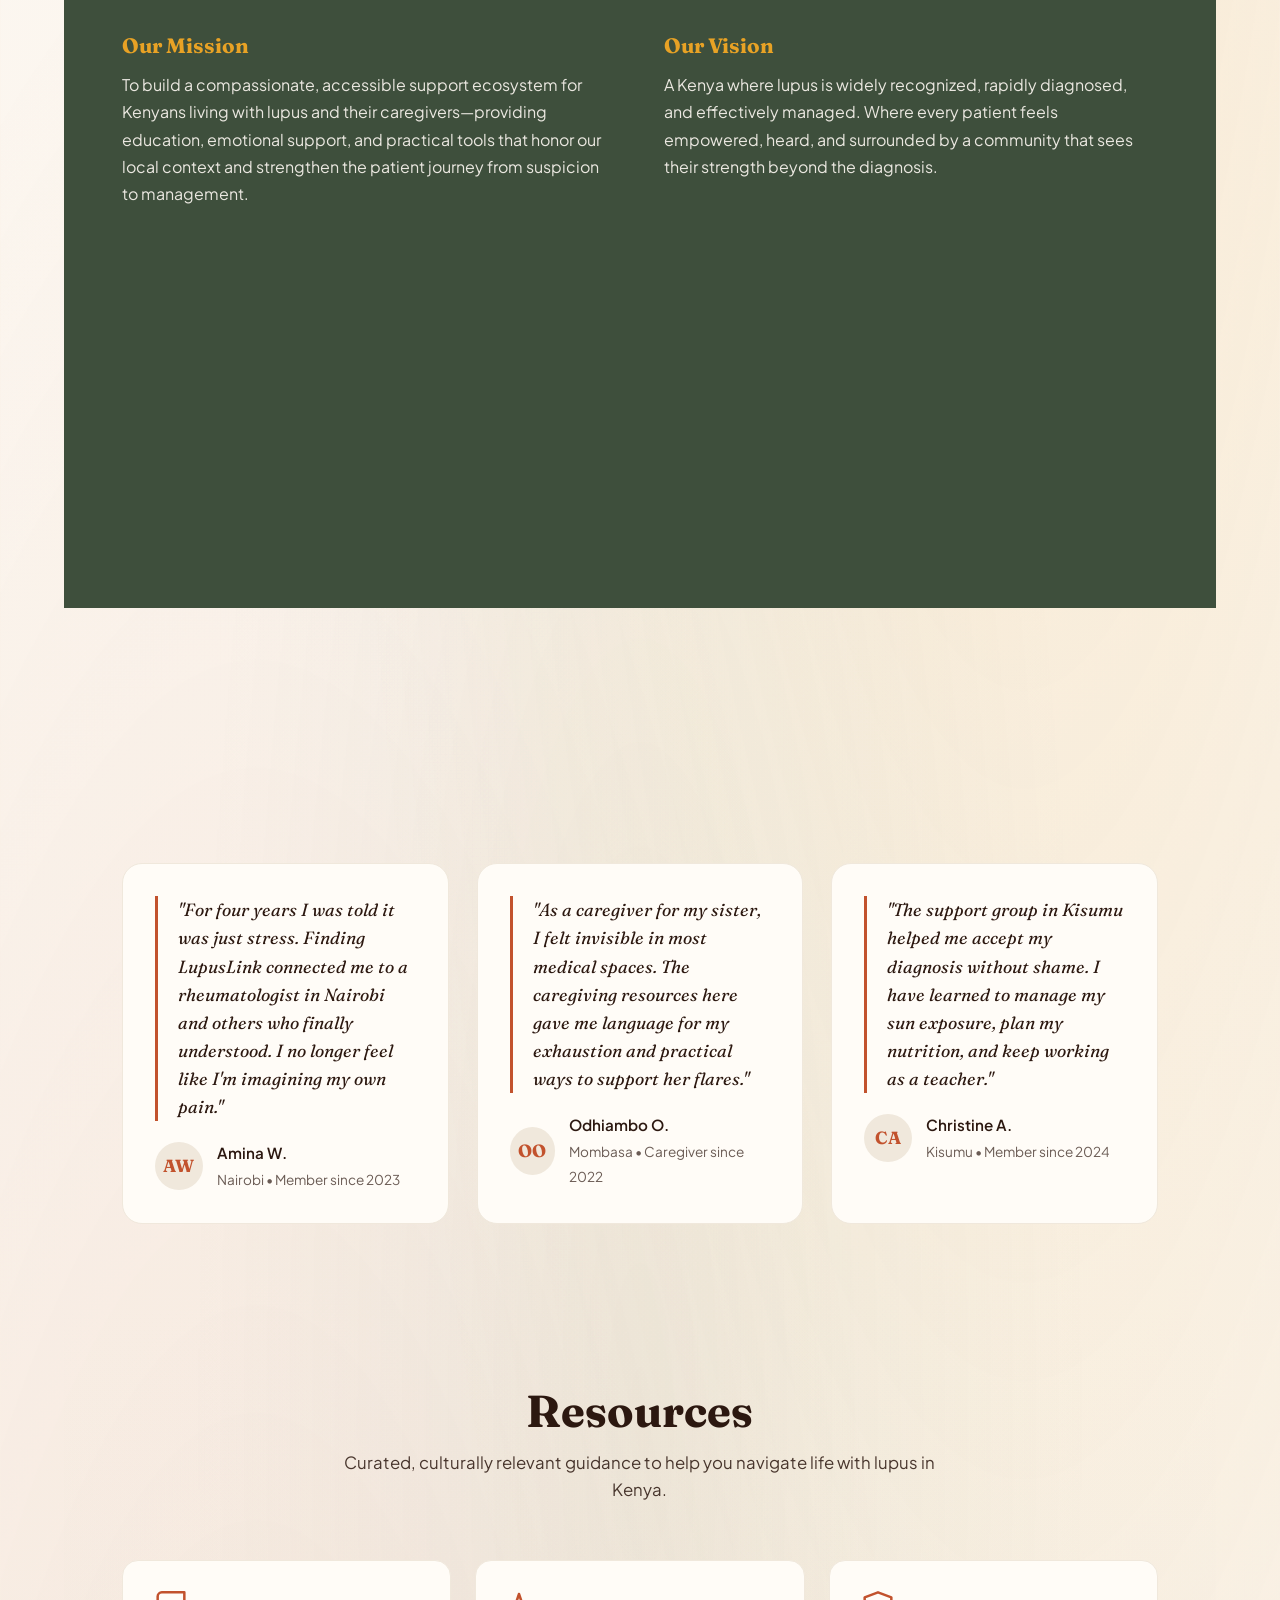
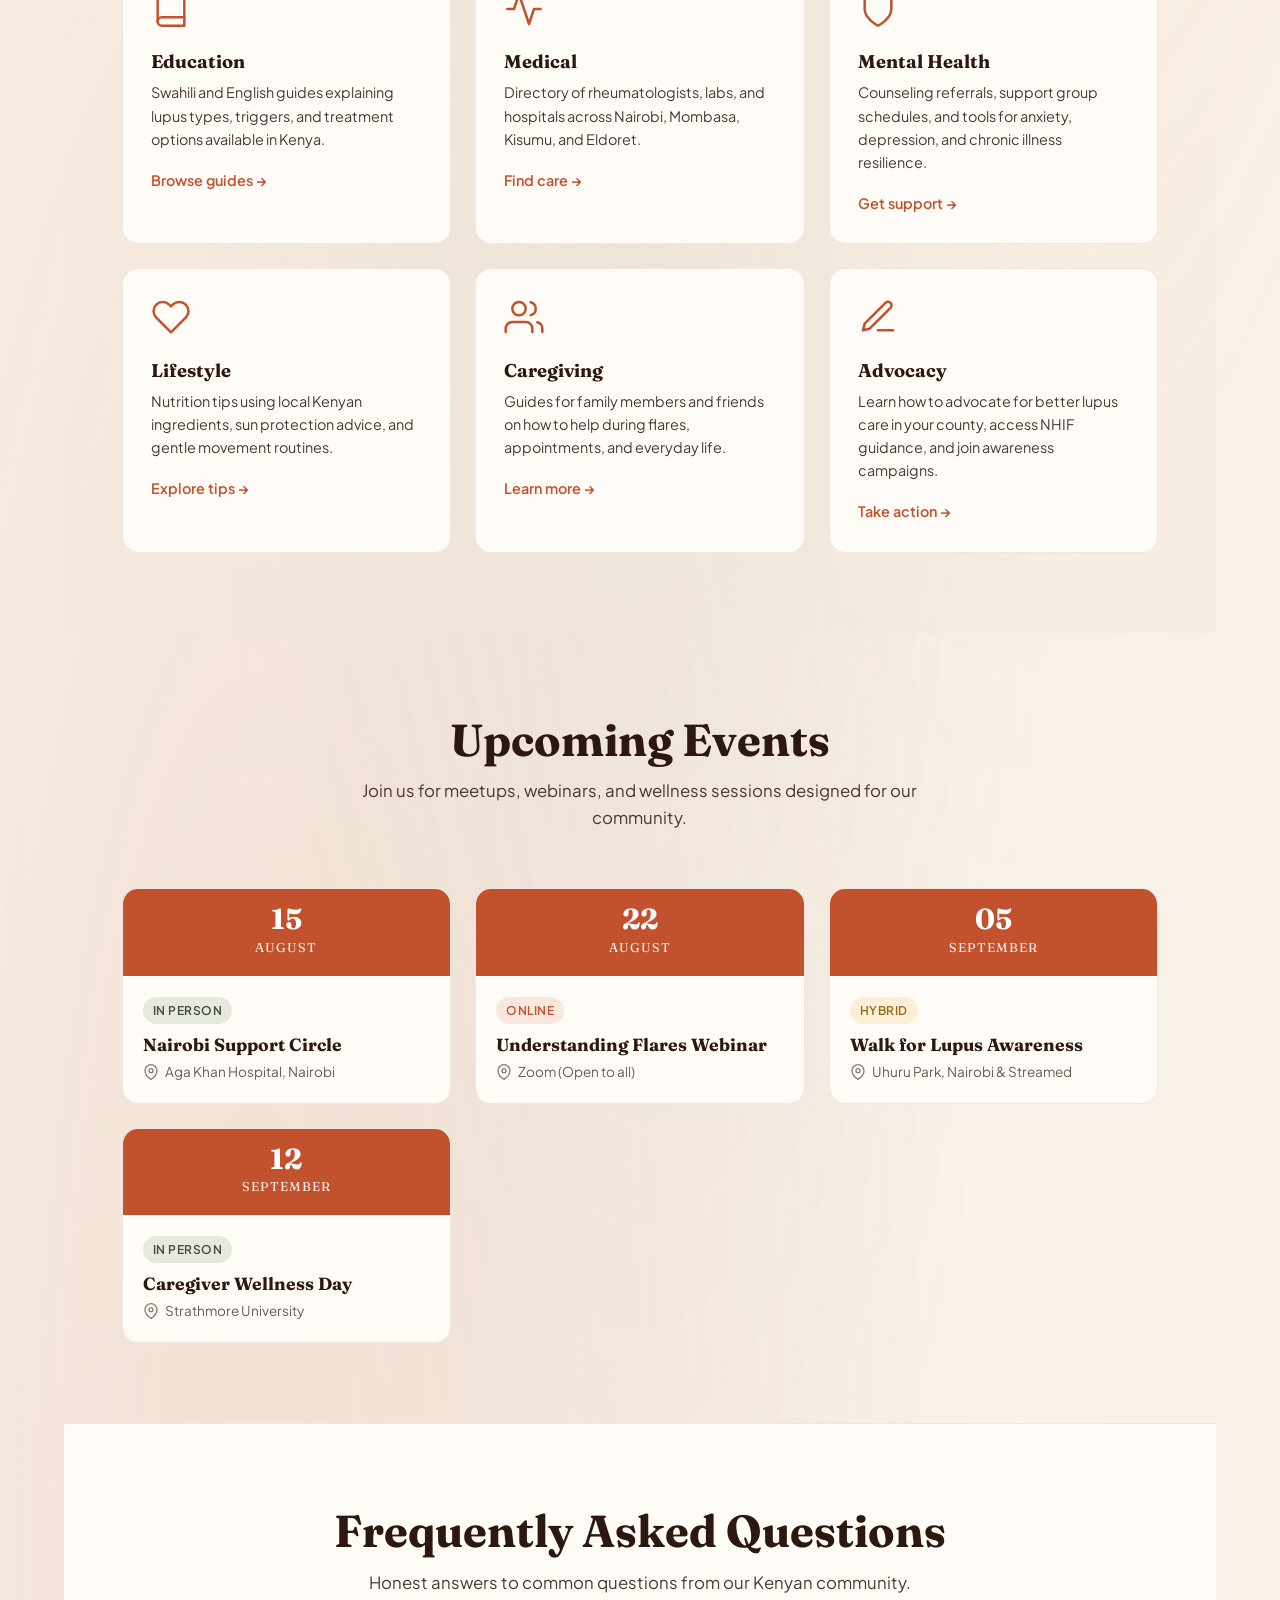
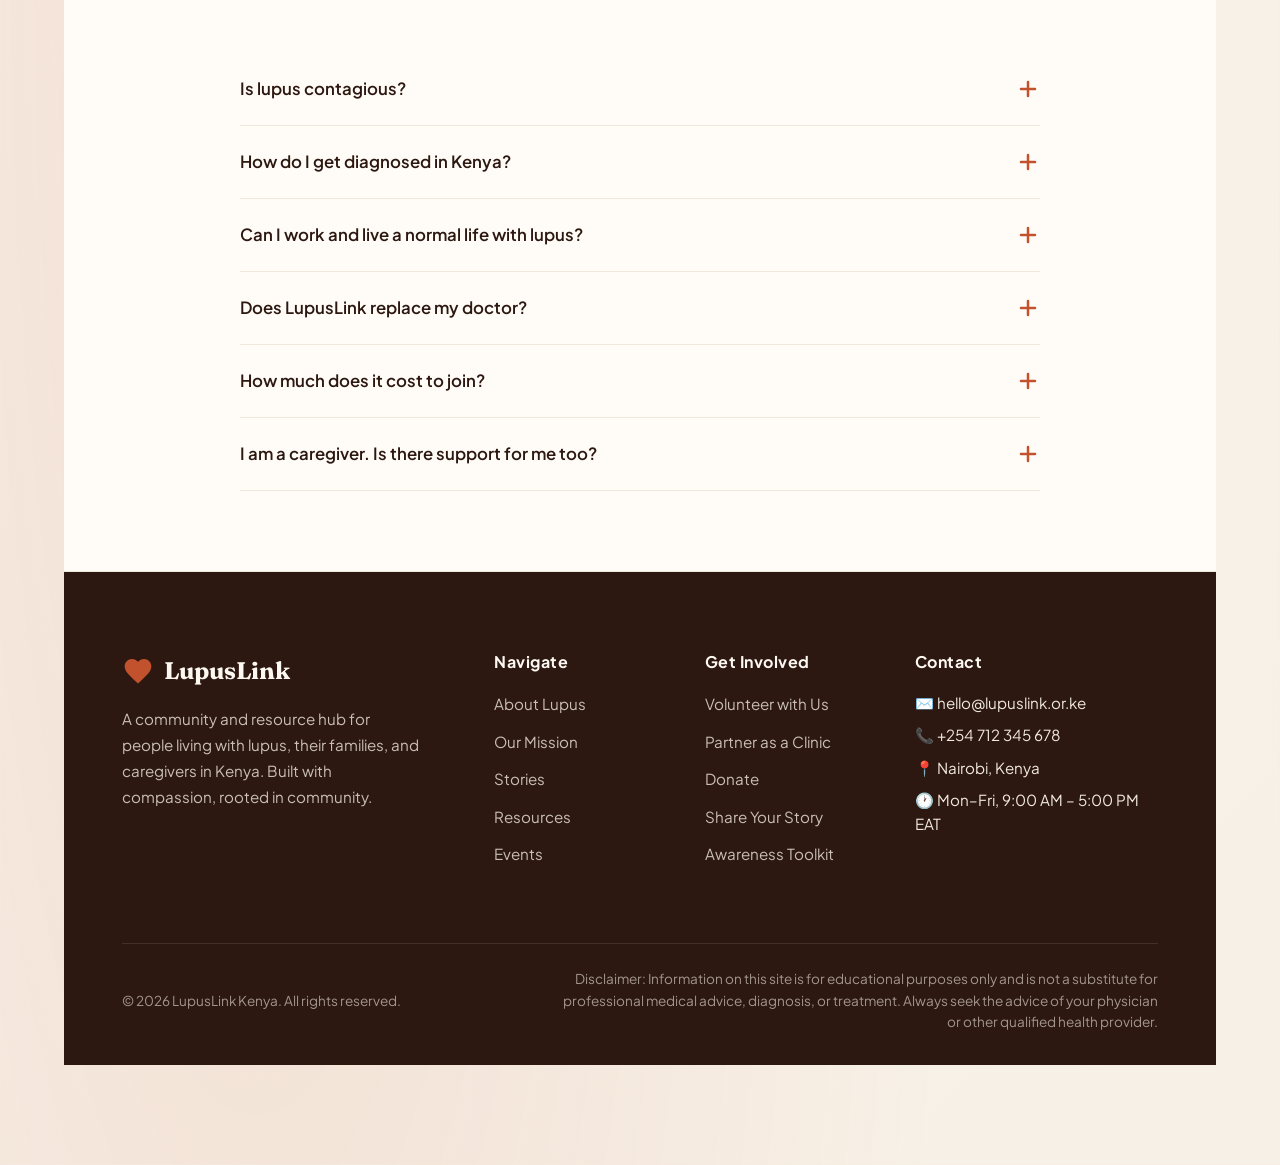
==== commit 8c6ba494: "improved hero and nav sections" ====
--- a/index.html
+++ b/index.html
@@ -18,75 +18,51 @@
 
 <body>
 
-<!-- NAV SECTION -->   
-        <nav class="navbar">
-
-            <div class="container">
-                <a href="#" class="logo">
-                    <svg viewBox="0 0 24 24" fill="currentColor">
-                        <path d="M12 21.35l-1.45-1.32C5.4 15.36 2 12.28 2 8.5 2 5.42 4.42 3 7.5 3c1.74 0 3.41.81 4.5 2.09C13.09 3.81 14.76 3 16.5 3 19.58 3 22 5.42 22 8.5c0 3.78-3.4 6.86-8.55 11.54L12 21.35z"/>
-                        </svg>
-                        LupusLink
-                    </a>
-                    <button class="hamburger" id="hamburger" aria-label="Open menu">
-                        <span></span>
-                        <span></span>
-                        <span></span>
-                    </button>
-
-            <ul class="nav-links">
-
-                <li><a href="#about">About Lupus</a></li>
-                <li><a href="#mission">Our Mission</a></li>
-                <li><a href="#stories">Stories</a></li>
-                <li><a href="#resources">Resources</a></li>
-                <li><a href="#events">Events</a></li>
-                <li><a href="#faq">FAQ</a></li>
-                <li><a href="#join" class="btn btn-primary btn-small">Join Community</a></li>
-            </ul>
-        </nav>
-    <main>
-
-<!-- HERO SECTION -->   
-
-        <section class="hero" id="join">
-
-            <div class="hero-bg">
-                <div class="container">
-                    <div class="hero-grid">
-                        <div class="hero-content reveal">
-
-                <span class="eyebrow">
-                    Kenya's Lupus Community
-                </span>
-
-                <h1>
-                    You are more than your
-                    <span>diagnosis.</span>
-                </h1>
-
-                <p>
-                    A community and resource hub for people living with lupus, their families, and caregivers — because no one should navigate this journey alone.
-                </p>
-
-                <div class="hero-actions">
-
-                     <a href="#" class="btn btn-primary">Join Community</a>
-                    <a href="#about" class="btn btn-outline">Learn More</a>
-                </div>
-
-                <div class="hero-stats">
-
-                    <div>2400+ members</div>
-                    <div>Free to join</div>
-                    <div>Kenya-wide</div>
-                 </div>
-
-            <div class="hero-image">
-                    <img src="WOC.png" alt="Did you know? Most lupus patients are women.">
-            </div>
-        </section>
-
+ <!-- Navbar -->
+  <nav class="navbar">
+    <div class="container">
+      <a href="#" class="logo">
+        <svg viewBox="0 0 24 24" fill="currentColor">
+          <path d="M12 21.35l-1.45-1.32C5.4 15.36 2 12.28 2 8.5 2 5.42 4.42 3 7.5 3c1.74 0 3.41.81 4.5 2.09C13.09 3.81 14.76 3 16.5 3 19.58 3 22 5.42 22 8.5c0 3.78-3.4 6.86-8.55 11.54L12 21.35z"/>
+        </svg>
+        LupusLink
+      </a>
+      <button class="hamburger" id="hamburger" aria-label="Open menu">
+        <span></span>
+        <span></span>
+        <span></span>
+      </button>
+      <ul class="nav-links" id="navLinks">
+        <li><a href="#about">About Lupus</a></li>
+        <li><a href="#mission">Our Mission</a></li>
+        <li><a href="#stories">Stories</a></li>
+        <li><a href="#resources">Resources</a></li>
+        <li><a href="#events">Events</a></li>
+        <li><a href="#faq">FAQ</a></li>
+        <li><a href="#join" class="btn btn-primary btn-small">Join Community</a></li>
+      </ul>
+    </div>
+  </nav>
+
+  <!-- Hero -->
+  <section class="hero" id="join">
+    <div class="hero-bg"></div>
+    <div class="container">
+      <div class="hero-grid">
+        <div class="hero-content reveal">
+          <h1>You are more than your diagnosis.</h1>
+          <p class="tagline">A community and resource hub for people living with lupus, their families, and caregivers.</p>
+          <p>Connect with others who understand your journey. Find trusted resources, local support, and a space where your whole self is seen—beyond the symptoms.</p>
+          <div class="hero-actions">
+            <a href="#" class="btn btn-primary">Join Community</a>
+            <a href="#about" class="btn btn-outline">Learn More</a>
+          </div>
+        </div>
+        <div class="hero-image reveal">
+          <img src="images/hero-illustration.png" alt="Illustration of diverse people supporting each other">
+        </div>
+      </div>
+      
 <!-- ABOUT SECTION -->   
 
         <section id="about" class="about">
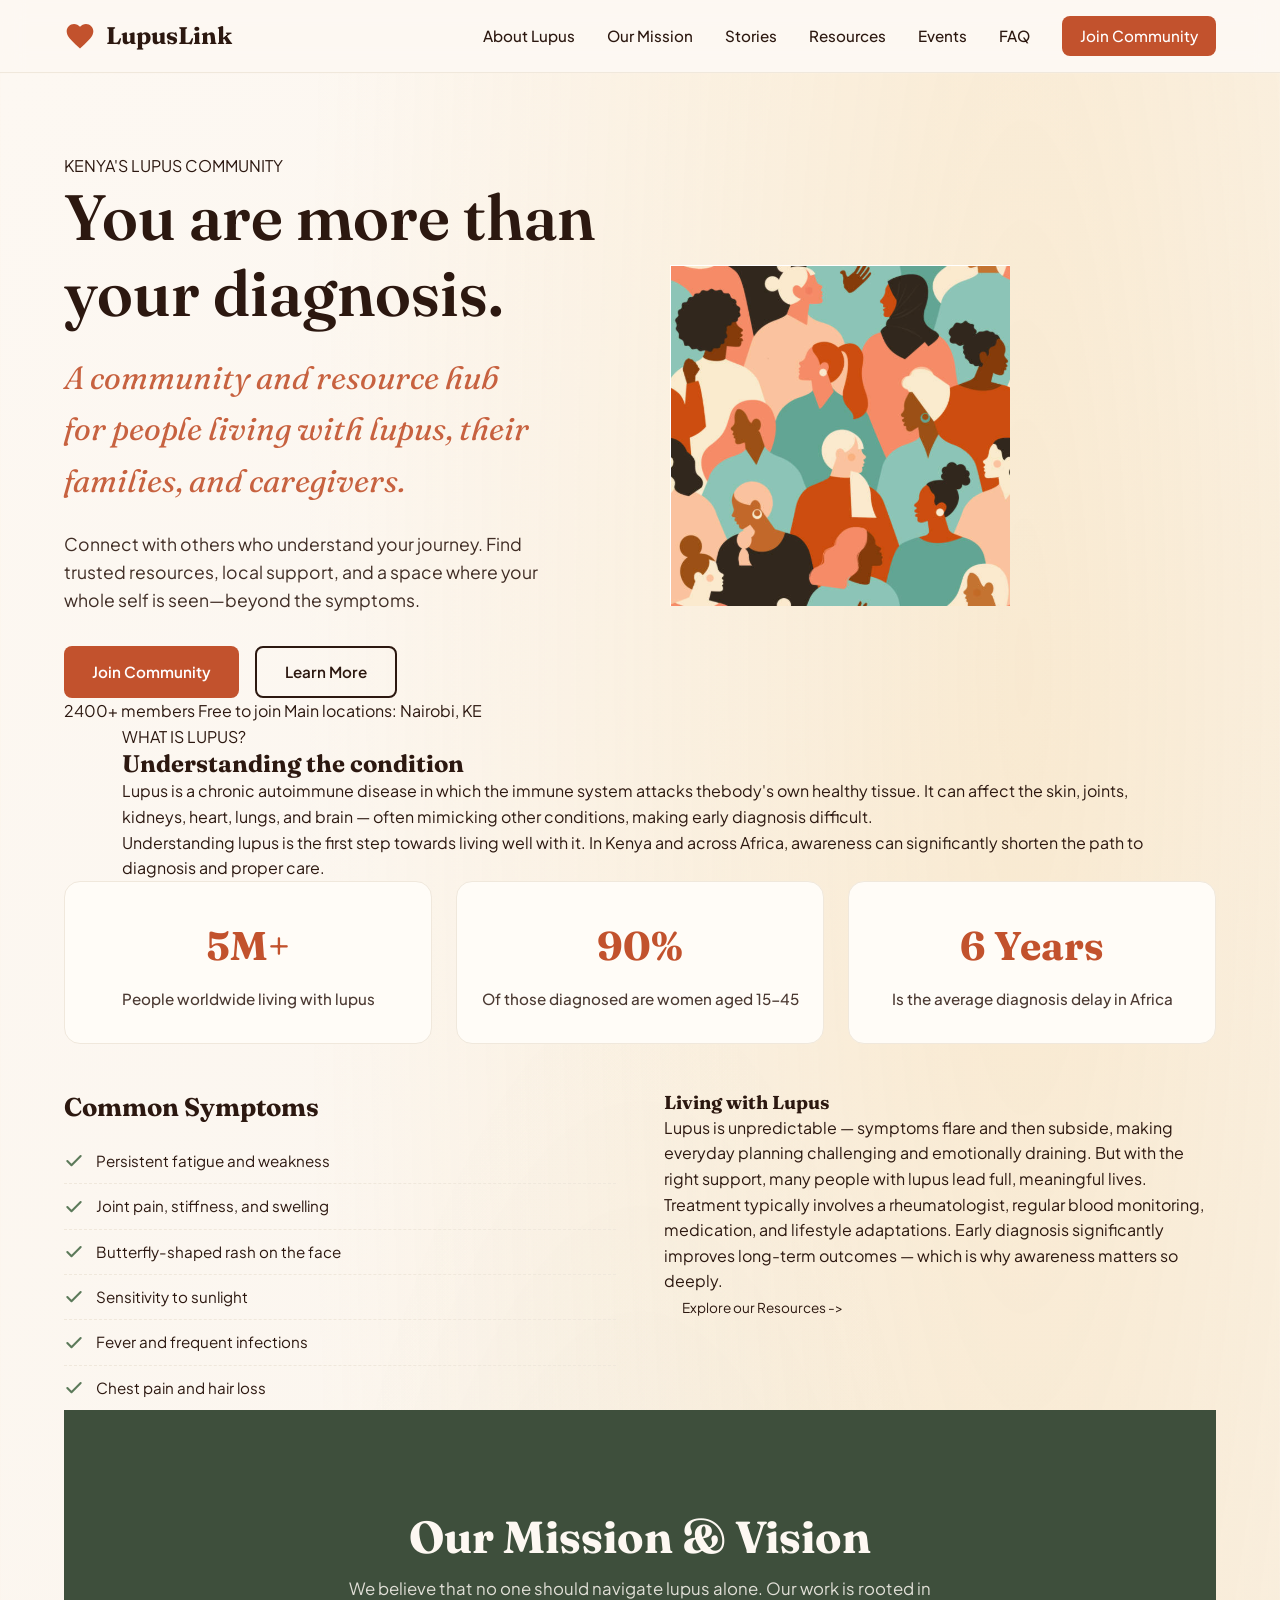
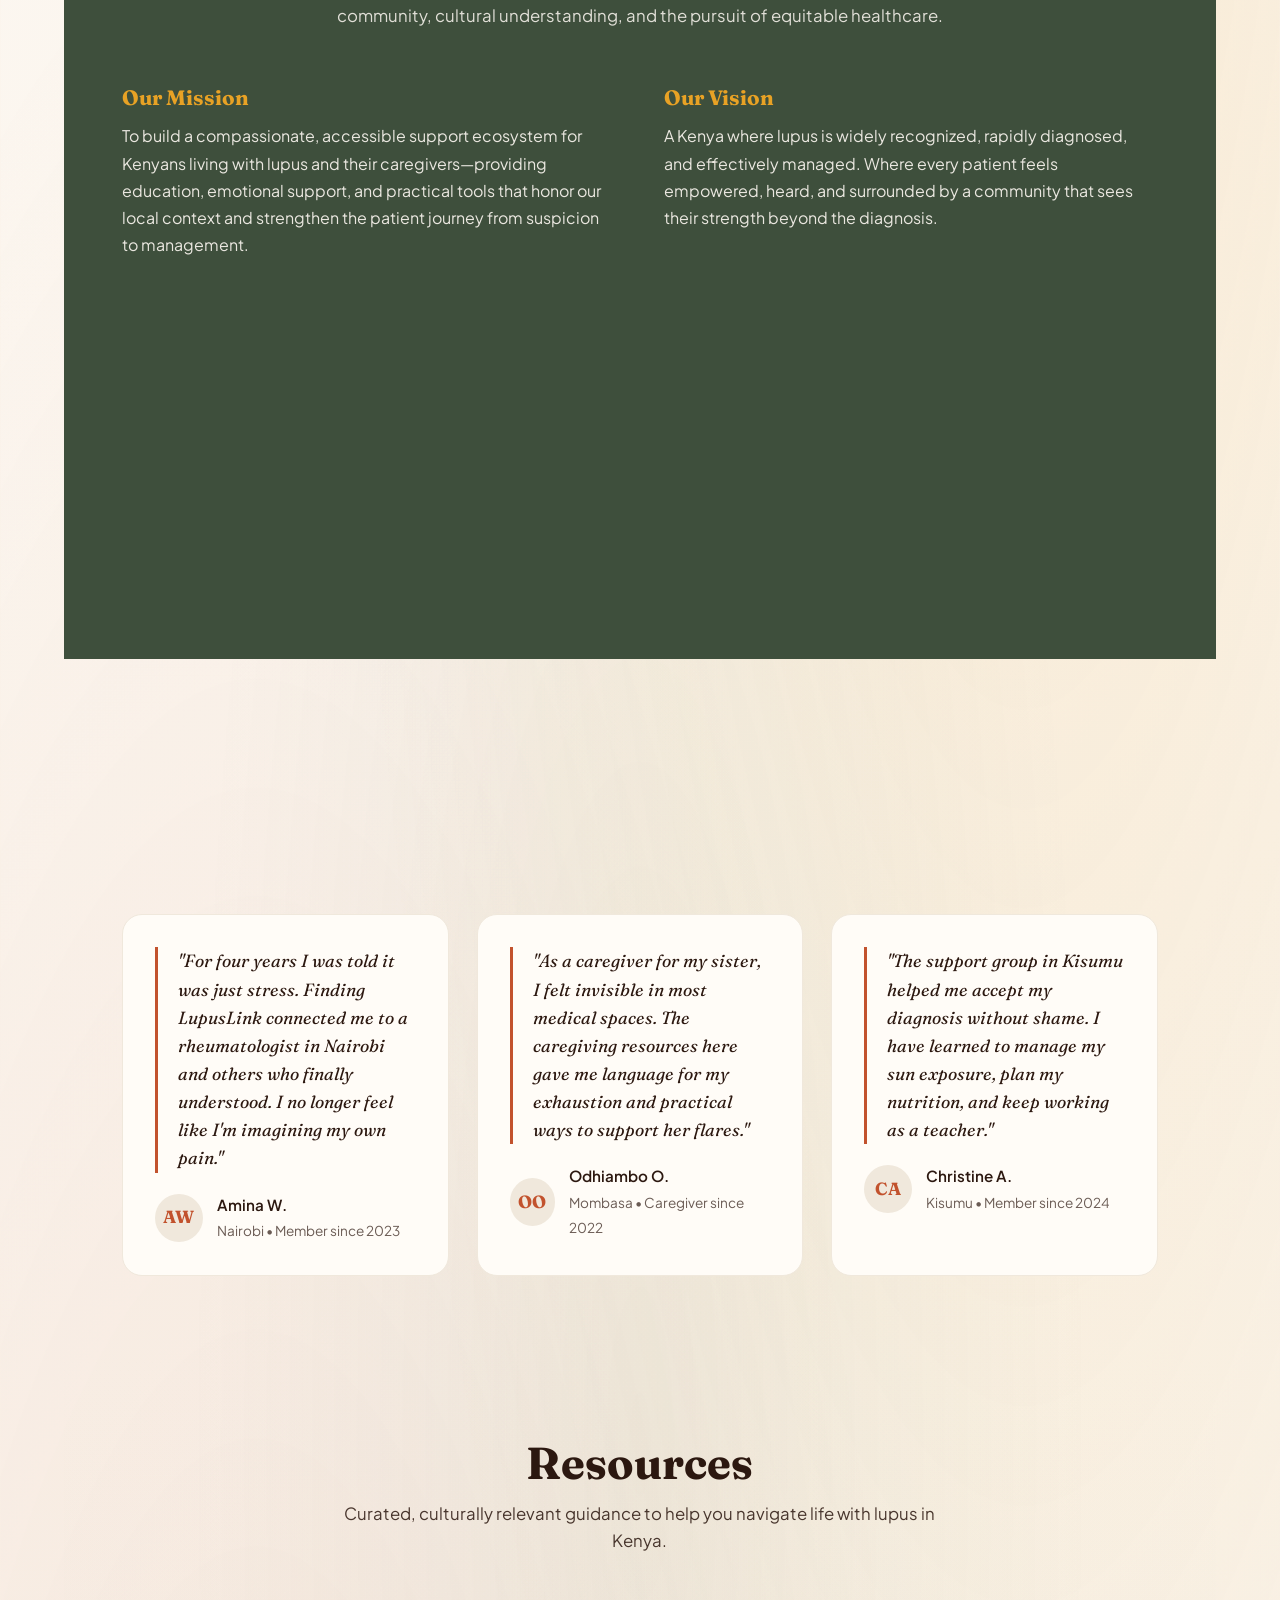
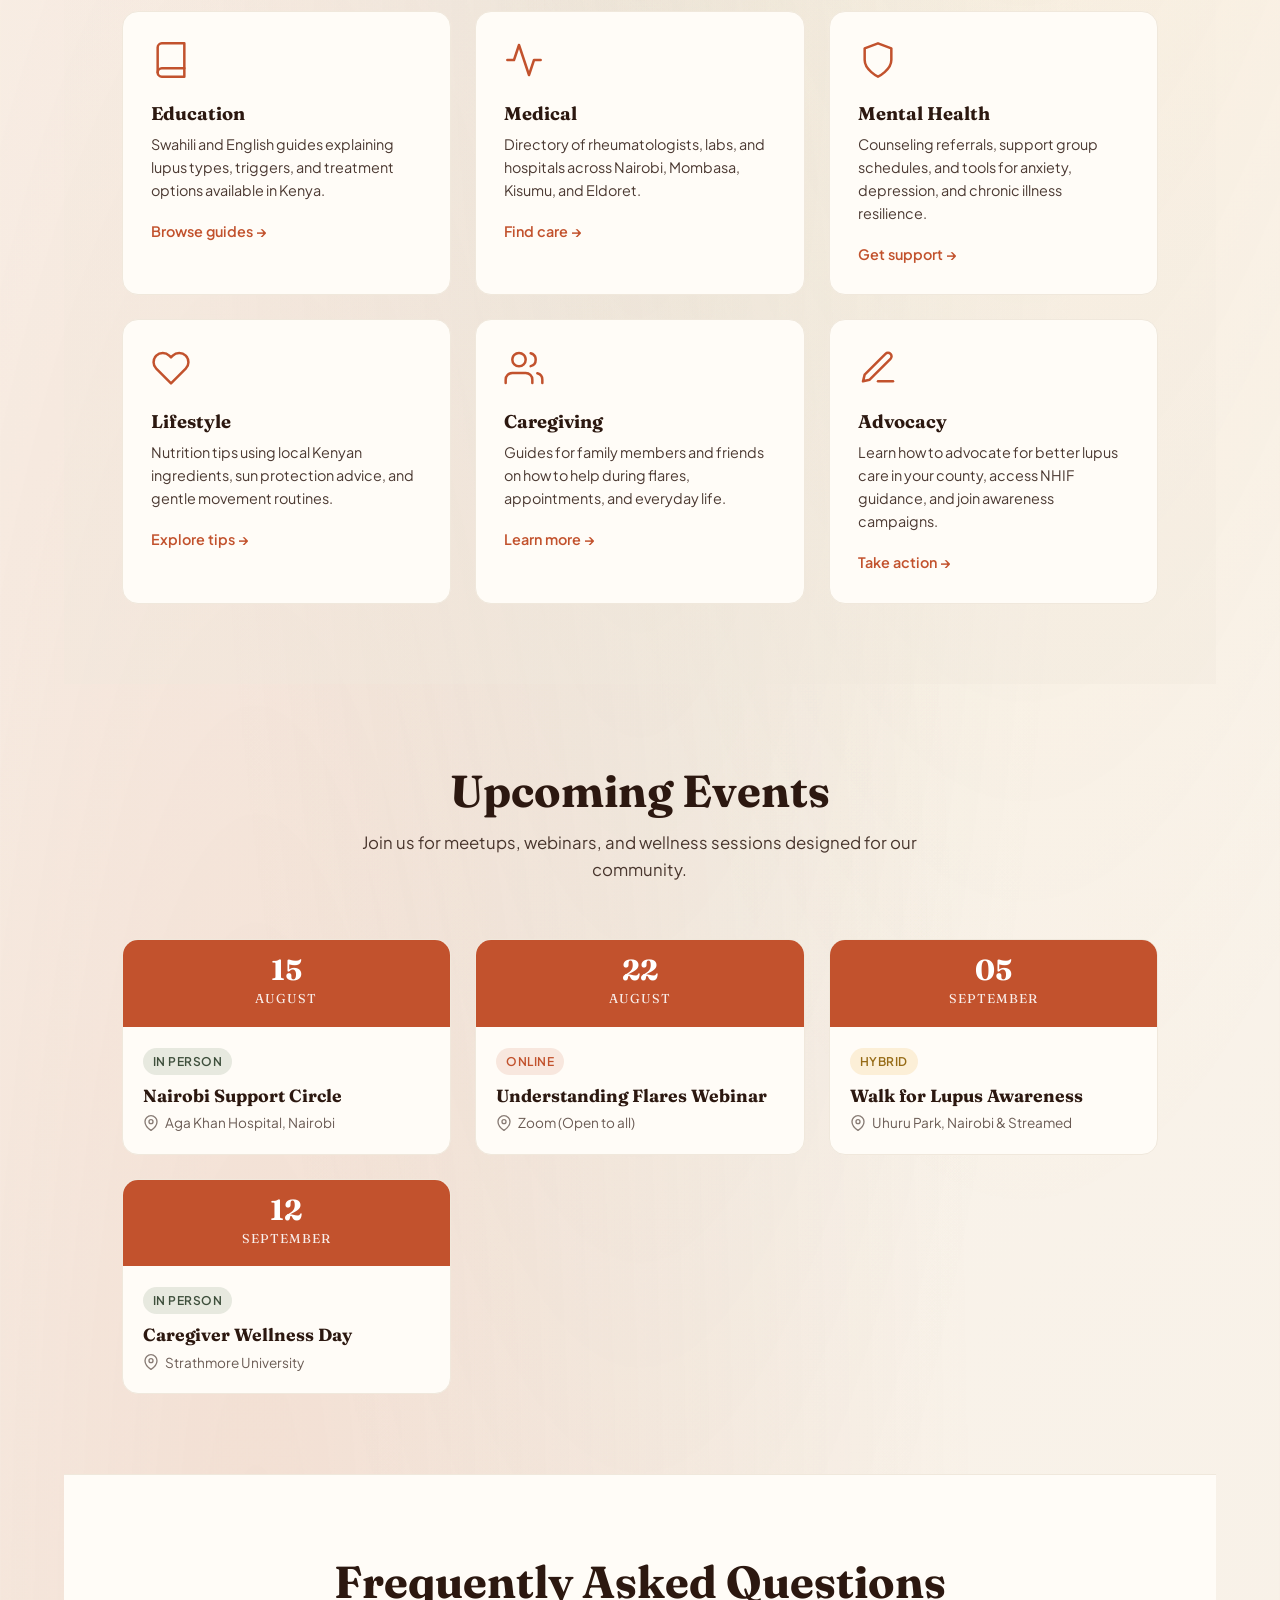
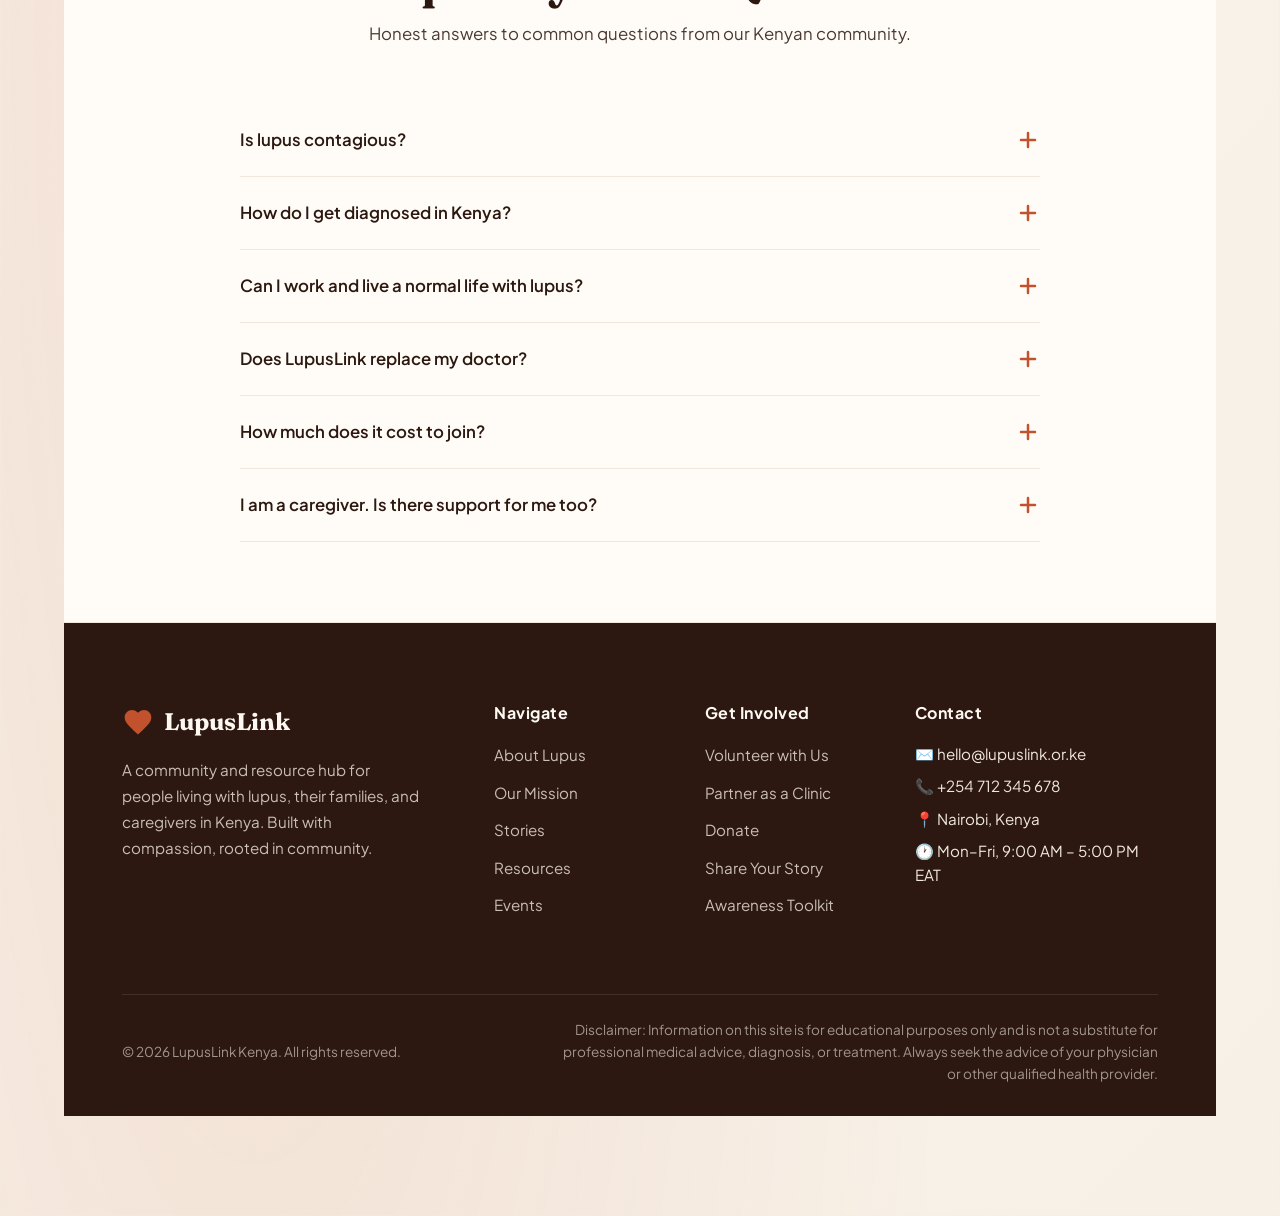
==== commit 9e69c0a7: "enhanced title and hero section, updated statistics, and improved content in the about section" ====
--- a/index.html
+++ b/index.html
@@ -5,7 +5,7 @@
     <meta charset="UTF-8">
     <meta name="viewport" content="width=device-width, initial-scale=1.0">
 
-    <title>LupusLink</title>
+    <title>LupusLink - You Are More Than Your Diagnosis</title>
 
 <!-- FONTS SECTION -->   
     <link rel="preconnect" href="https://fonts.googleapis.com">
@@ -18,7 +18,7 @@
 
 <body>
 
- <!-- Navbar -->
+ <!-- NAV SECTION -->
   <nav class="navbar">
     <div class="container">
       <a href="#" class="logo">
@@ -49,20 +49,26 @@
     <div class="hero-bg"></div>
     <div class="container">
       <div class="hero-grid">
-        <div class="hero-content reveal">
-          <h1>You are more than your diagnosis.</h1>
+                <div class="hero-content reveal">
+                    <span class="label-pill hero-eyebrow">KENYA'S LUPUS COMMUNITY</span>
+                    <h1>You are more than your diagnosis.</h1>
           <p class="tagline">A community and resource hub for people living with lupus, their families, and caregivers.</p>
           <p>Connect with others who understand your journey. Find trusted resources, local support, and a space where your whole self is seen—beyond the symptoms.</p>
           <div class="hero-actions">
             <a href="#" class="btn btn-primary">Join Community</a>
             <a href="#about" class="btn btn-outline">Learn More</a>
           </div>
+                    <div class="hero-meta">
+                        <span>2400+ members</span>
+                        <span>Free to join</span>
+                        <span>Main locations: Nairobi, KE</span>
+                    </div>
         </div>
         <div class="hero-image reveal">
-          <img src="images/hero-illustration.png" alt="Illustration of diverse people supporting each other">
+          <img src="WOC.png" alt="Illustration of diverse people supporting each other">
         </div>
       </div>
-      
+
 <!-- ABOUT SECTION -->   
 
         <section id="about" class="about">
@@ -86,43 +92,58 @@
                 </div>
                 <div class="stat-block">
                     <span class="stat-number">90%</span>
-                    <span class="stat-label">Of people diagnosed are women</span>
+                    <span class="stat-label">Of those diagnosed are women aged 15-45 </span>
                 </div>
                 <div class="stat-block">
                     <span class="stat-number">6 Years</span>
-                    <span class="stat-label">Average diagnosis delay in Africa</span>
-                </div>
-            </div>
-
-            <div class="about-text">
-            <h3>Common Symptoms</h3>
-            <ul class="symptoms-checklist">
-                <li>
-                <svg class="check-icon" viewBox="0 0 24 24" fill="none" stroke="currentColor" stroke-width="2.5" stroke-linecap="round" stroke-linejoin="round"><polyline points="20 6 9 17 4 12"/></svg>
-                Persistent fatigue and weakness
-                </li>
-                <li>
-                <svg class="check-icon" viewBox="0 0 24 24" fill="none" stroke="currentColor" stroke-width="2.5" stroke-linecap="round" stroke-linejoin="round"><polyline points="20 6 9 17 4 12"/></svg>
-                Joint pain, stiffness, and swelling
-                </li>
-                <li>
-                <svg class="check-icon" viewBox="0 0 24 24" fill="none" stroke="currentColor" stroke-width="2.5" stroke-linecap="round" stroke-linejoin="round"><polyline points="20 6 9 17 4 12"/></svg>
-                Butterfly-shaped rash on the face
-                </li>
-                <li>
-                <svg class="check-icon" viewBox="0 0 24 24" fill="none" stroke="currentColor" stroke-width="2.5" stroke-linecap="round" stroke-linejoin="round"><polyline points="20 6 9 17 4 12"/></svg>
-                Sensitivity to sunlight
-                </li>
-                <li>
-                <svg class="check-icon" viewBox="0 0 24 24" fill="none" stroke="currentColor" stroke-width="2.5" stroke-linecap="round" stroke-linejoin="round"><polyline points="20 6 9 17 4 12"/></svg>
-                Fever and frequent infections
-                </li>
-                <li>
-                <svg class="check-icon" viewBox="0 0 24 24" fill="none" stroke="currentColor" stroke-width="2.5" stroke-linecap="round" stroke-linejoin="round"><polyline points="20 6 9 17 4 12"/></svg>
-                Chest pain and hair loss
-                </li>
-            </ul>
-        </div>
+                    <span class="stat-label">Is the average diagnosis delay in Africa</span>
+                </div>
+                        </div>
+
+                        <div class="about-content">
+                            <div class="about-text reveal">
+                                <h3>Common Symptoms</h3>
+                                <ul class="symptoms-checklist">
+                                    <li>
+                                        <svg class="check-icon" viewBox="0 0 24 24" fill="none" stroke="currentColor" stroke-width="2.5" stroke-linecap="round" stroke-linejoin="round"><polyline points="20 6 9 17 4 12"/></svg>
+                                        Persistent fatigue and weakness
+                                    </li>
+                                    <li>
+                                        <svg class="check-icon" viewBox="0 0 24 24" fill="none" stroke="currentColor" stroke-width="2.5" stroke-linecap="round" stroke-linejoin="round"><polyline points="20 6 9 17 4 12"/></svg>
+                                        Joint pain, stiffness, and swelling
+                                    </li>
+                                    <li>
+                                        <svg class="check-icon" viewBox="0 0 24 24" fill="none" stroke="currentColor" stroke-width="2.5" stroke-linecap="round" stroke-linejoin="round"><polyline points="20 6 9 17 4 12"/></svg>
+                                        Butterfly-shaped rash on the face
+                                    </li>
+                                    <li>
+                                        <svg class="check-icon" viewBox="0 0 24 24" fill="none" stroke="currentColor" stroke-width="2.5" stroke-linecap="round" stroke-linejoin="round"><polyline points="20 6 9 17 4 12"/></svg>
+                                        Sensitivity to sunlight
+                                    </li>
+                                    <li>
+                                        <svg class="check-icon" viewBox="0 0 24 24" fill="none" stroke="currentColor" stroke-width="2.5" stroke-linecap="round" stroke-linejoin="round"><polyline points="20 6 9 17 4 12"/></svg>
+                                        Fever and frequent infections
+                                    </li>
+                                    <li>
+                                        <svg class="check-icon" viewBox="0 0 24 24" fill="none" stroke="currentColor" stroke-width="2.5" stroke-linecap="round" stroke-linejoin="round"><polyline points="20 6 9 17 4 12"/></svg>
+                                        Chest pain and hair loss
+                                    </li>
+                                </ul>
+                            </div>
+
+                            <div class="living-with reveal">
+                                <h3>Living with Lupus</h3>
+                                <p>Lupus is unpredictable — symptoms flare and then subside, making everyday planning challenging and emotionally draining. But with the right support, many people with lupus lead full, meaningful lives.
+                                </p>
+                                
+                                <p>Treatment typically involves a rheumatologist, regular blood monitoring, medication, and lifestyle adaptations. Early diagnosis significantly improves long-term outcomes — which is why awareness matters so deeply.
+
+                                </p>
+
+                                <a href="#resources" class="btn-small">Explore our Resources -> </a>
+
+                            </div>
+                        </div>
 
         </section>
 
@@ -171,7 +192,7 @@
                 <div class="container">
                 <div class="section-header reveal">
                     <h2>Success Stories</h2>
-                    <p>Real stories from real Kenyans. These journeys remind us that strength comes in many forms.</p>
+                    <p>Real stories from our community. These journeys remind us that strength comes in many forms.</p>
                 </div>
 
                 <div class="stories-grid">
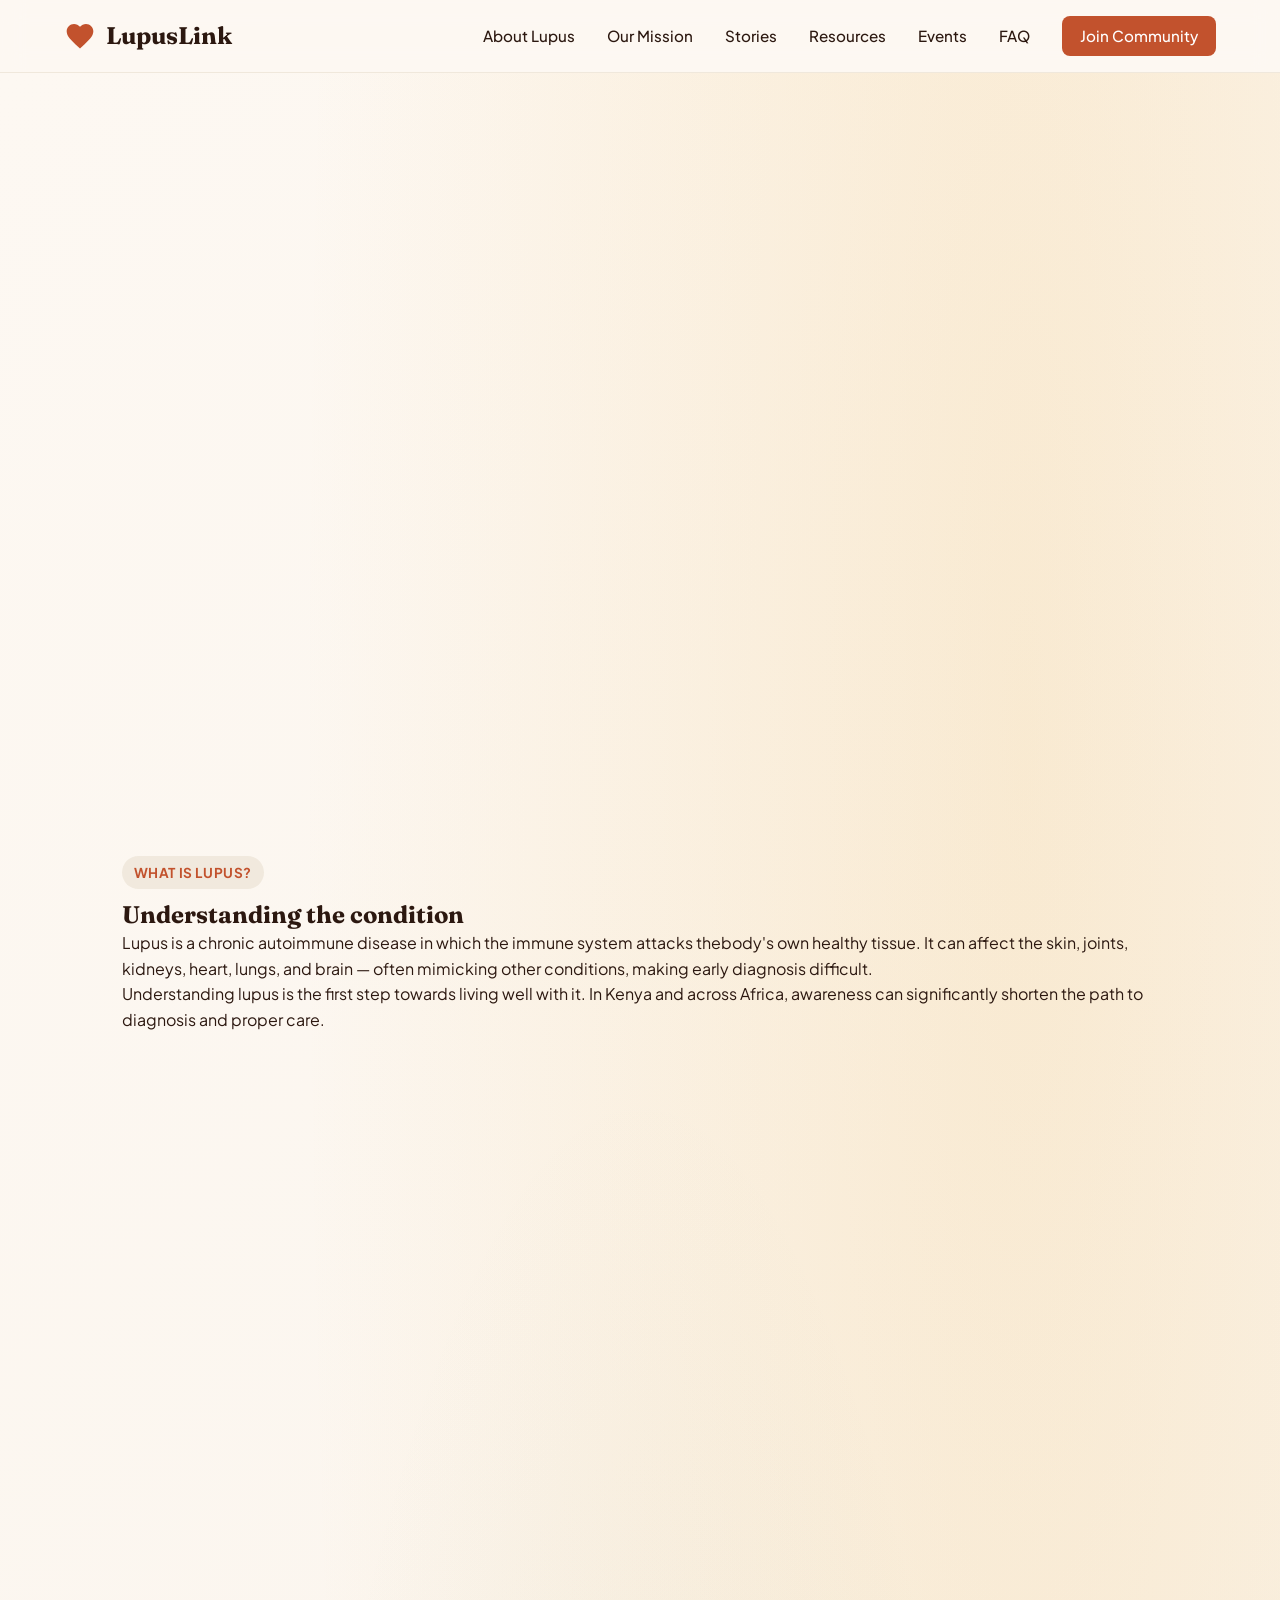
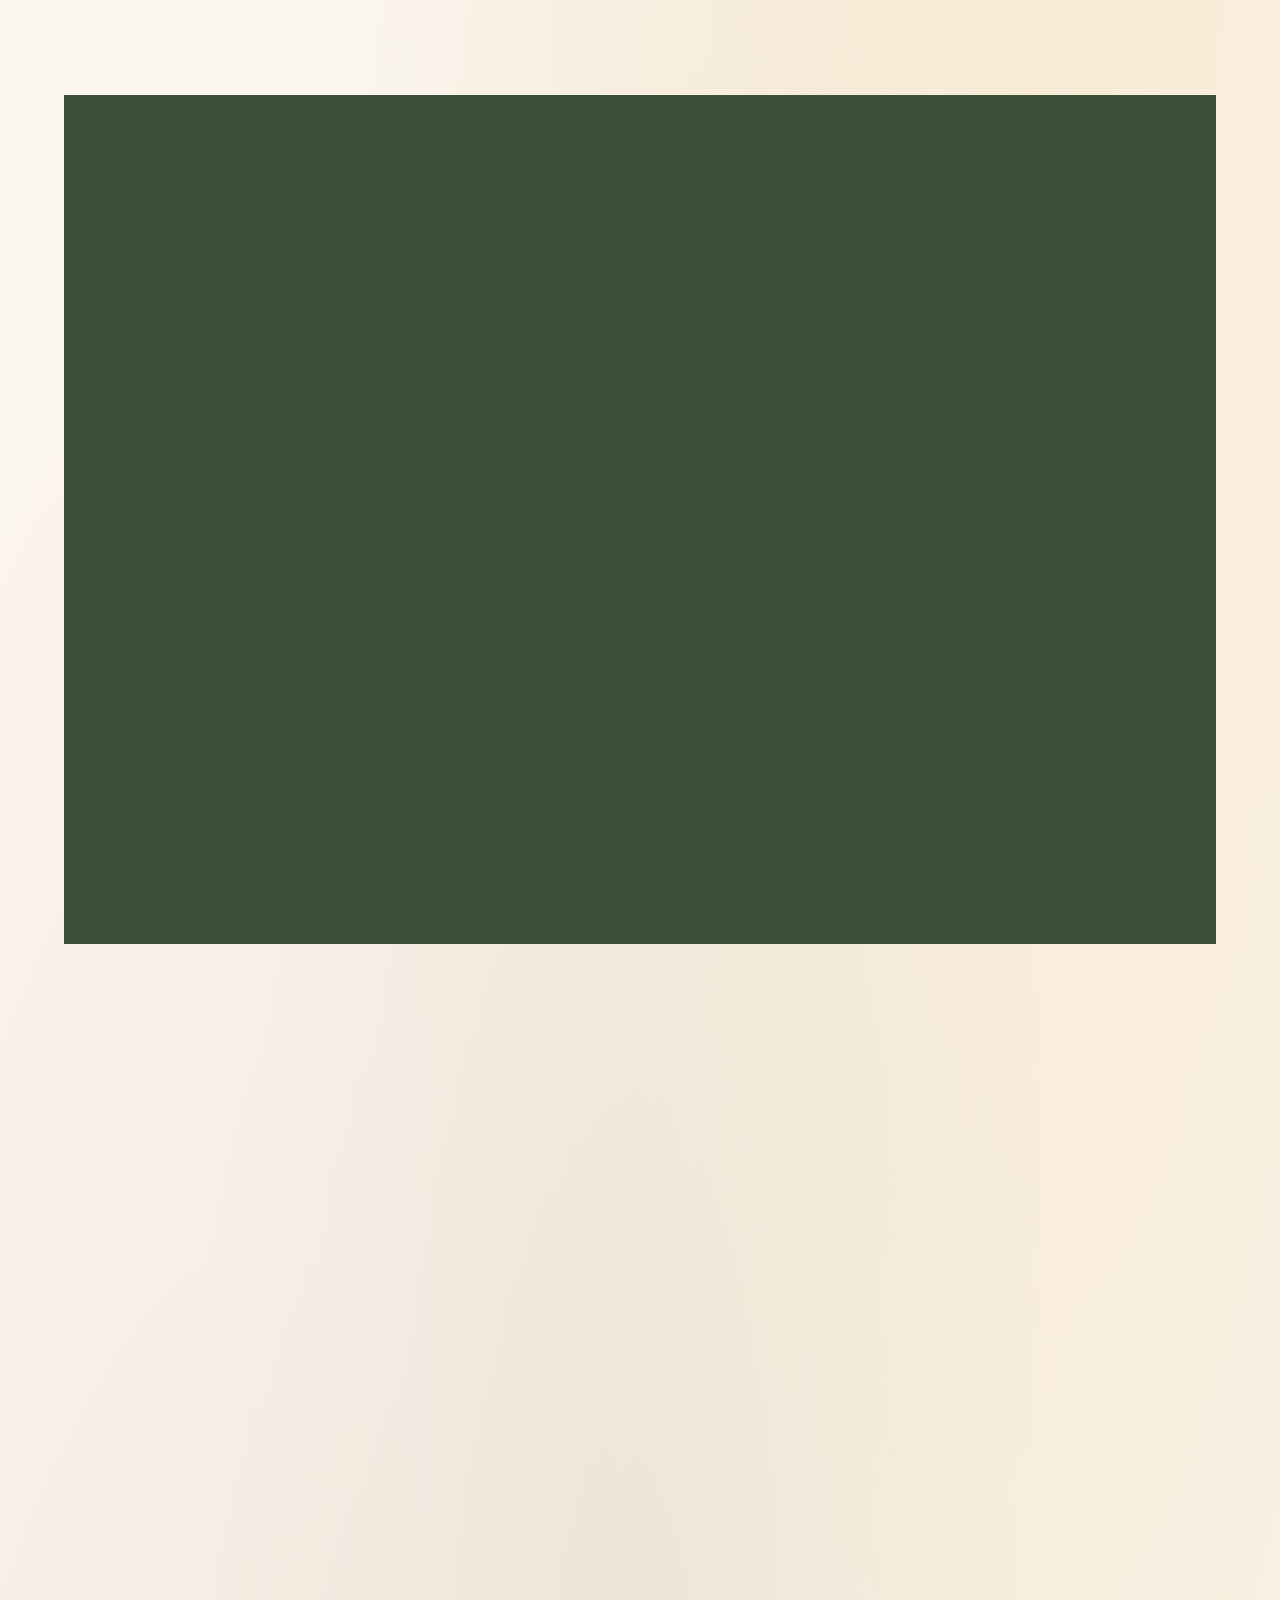
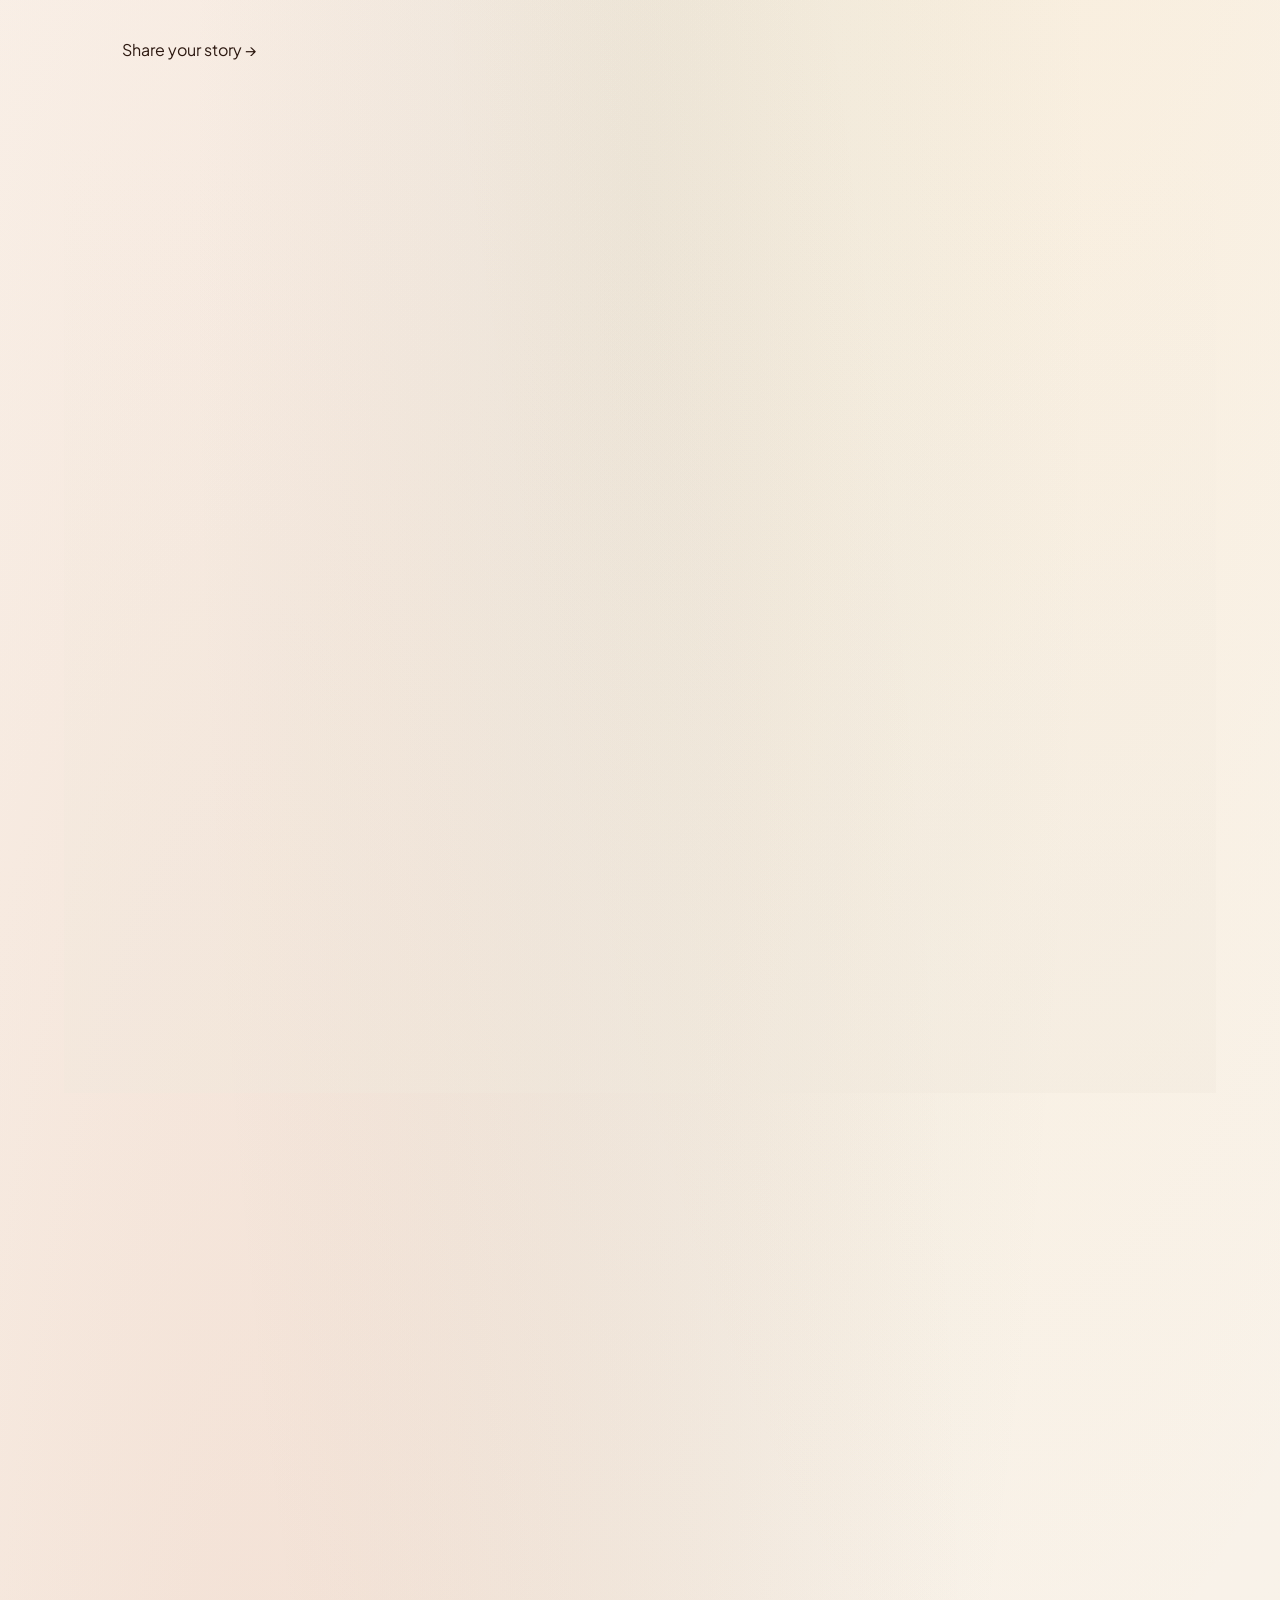
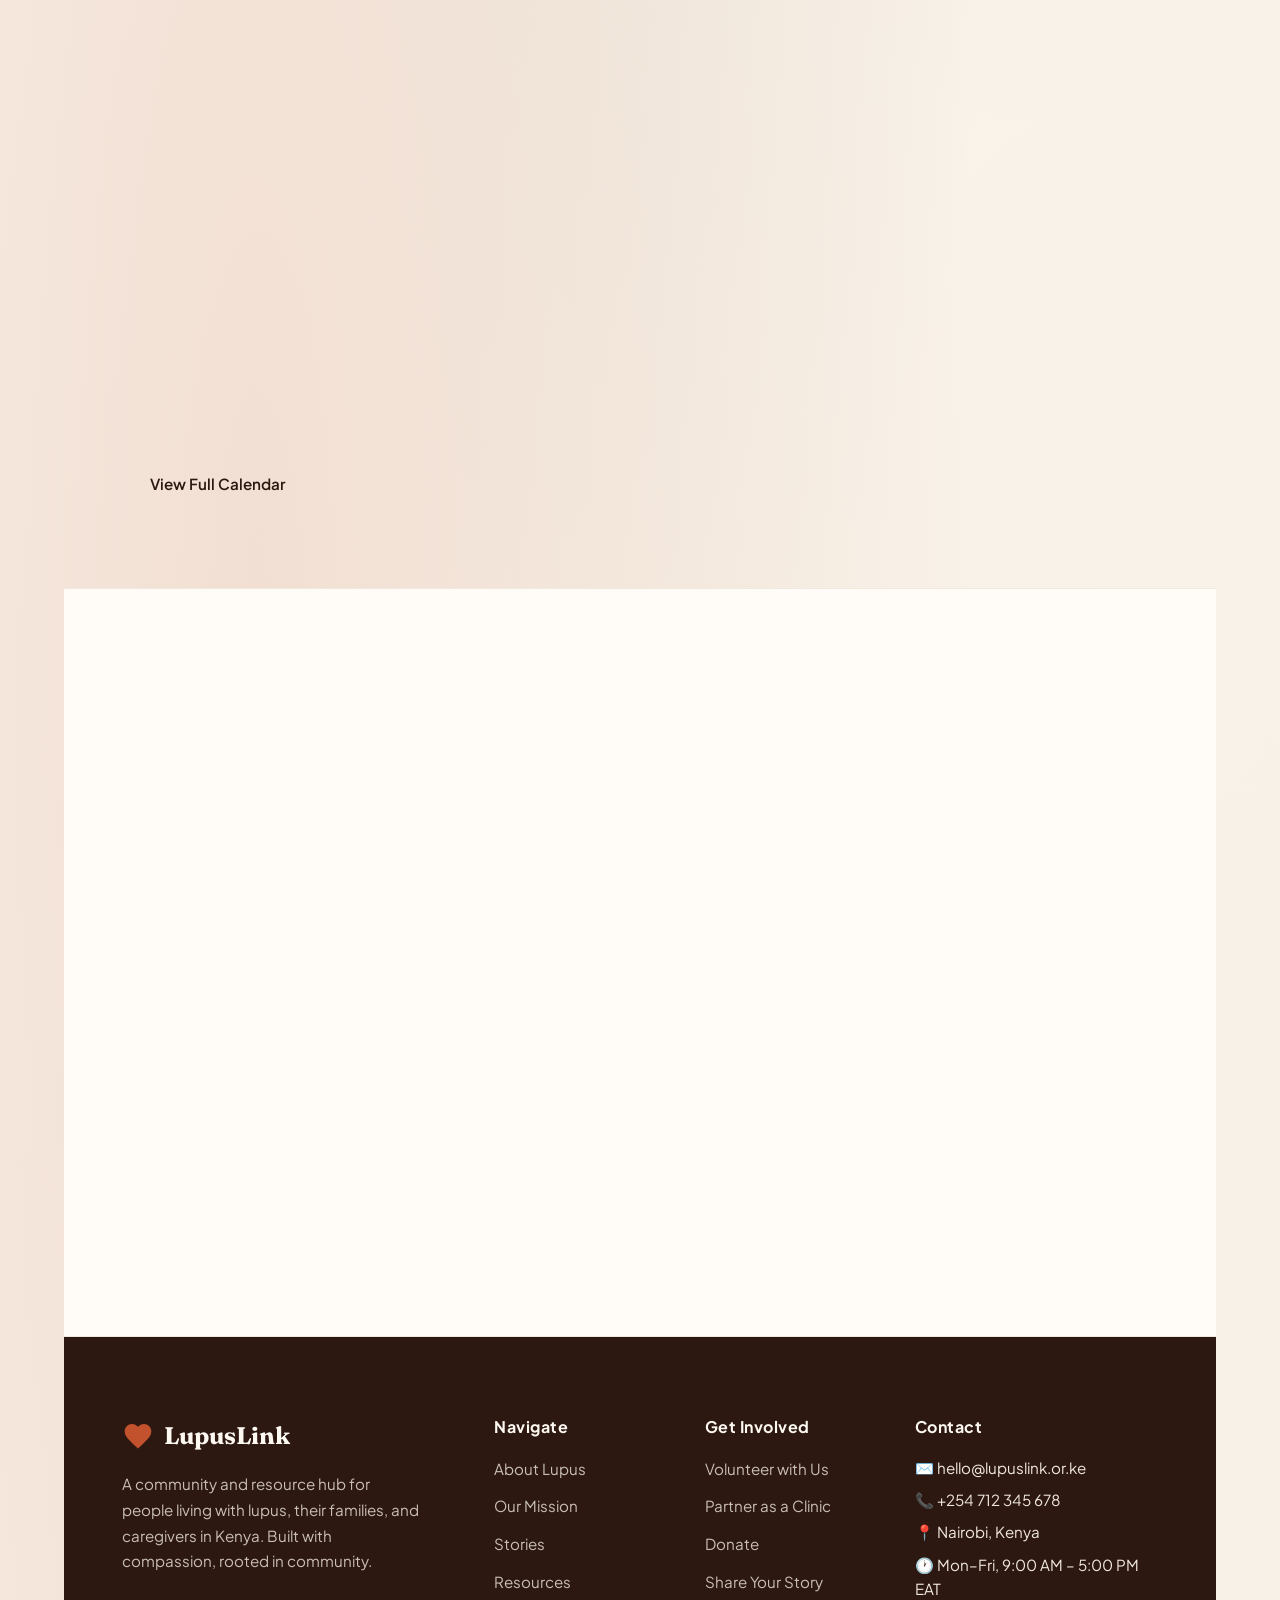
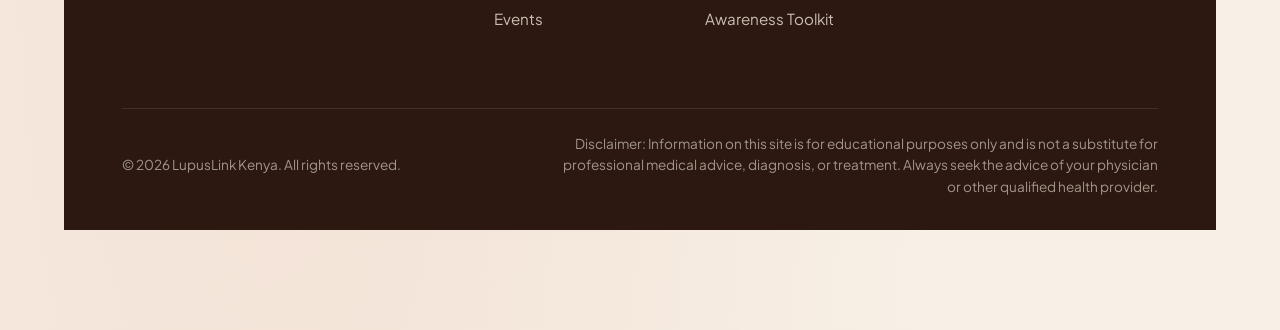
==== commit 13b74451: "enhanced success stories section with new titles, quotes, and star ratings; added event details and " ====
--- a/index.html
+++ b/index.html
@@ -191,41 +191,60 @@
             <section class="section" id="stories">
                 <div class="container">
                 <div class="section-header reveal">
-                    <h2>Success Stories</h2>
+                    <span class="section-subtitle">COMMUNITY VOICES</span>
+                    <h2>Stories of Resilience</h2>
                     <p>Real stories from our community. These journeys remind us that strength comes in many forms.</p>
                 </div>
 
                 <div class="stories-grid">
                     <div class="story-card reveal">
-                    <p class="story-quote">"For four years I was told it was just stress. Finding LupusLink connected me to a rheumatologist in Nairobi and others who finally understood. I no longer feel like I'm imagining my own pain."</p>
-                    <div class="story-author">
-                        <div class="author-avatar">AW</div>
-                        <div class="author-info">
-                        <strong>Amina W.</strong>
-                        <span>Nairobi • Member since 2023</span>
+                      <div class="story-content">
+                        <p class="story-quote">"For four years I was told it was just stress. Finding LupusLink connected me to a rheumatologist in Nairobi and others who finally understood. I no longer feel like I'm imagining my own pain."</p>
+                        <div class="star-rating">★★★★★</div>
+                      </div>
+                      <div class="story-footer">
+                        <div class="story-author">
+                          <div class="author-avatar">HW</div>
+                          <div class="author-info">
+                            <strong>Haika W.</strong>
+                            <span>Patient • Nairobi • Member since 2023</span>
+                          </div>
                         </div>
-                    </div>
+                      </div>
                     </div>
                     <div class="story-card reveal">
-                    <p class="story-quote">"As a caregiver for my sister, I felt invisible in most medical spaces. The caregiving resources here gave me language for my exhaustion and practical ways to support her flares."</p>
-                    <div class="story-author">
-                        <div class="author-avatar">OO</div>
-                        <div class="author-info">
-                        <strong>Odhiambo O.</strong>
-                        <span>Mombasa • Caregiver since 2022</span>
+                      <div class="story-content">
+                        <p class="story-quote">"As a caregiver for my wife, I felt invisible in most medical spaces. The caregiving resources here gave me language for my exhaustion and practical ways to support her flares."</p>
+                        <div class="star-rating">★★★★★</div>
+                      </div>
+                      <div class="story-footer">
+                        <div class="story-author">
+                          <div class="author-avatar">DO</div>
+                          <div class="author-info">
+                            <strong>David O.</strong>
+                            <span>Caregiver • Mombasa • Member since 2022</span>
+                          </div>
                         </div>
-                    </div>
+                      </div>
                     </div>
                     <div class="story-card reveal">
-                    <p class="story-quote">"The support group in Kisumu helped me accept my diagnosis without shame. I have learned to manage my sun exposure, plan my nutrition, and keep working as a teacher."</p>
-                    <div class="story-author">
-                        <div class="author-avatar">CA</div>
-                        <div class="author-info">
-                        <strong>Christine A.</strong>
-                        <span>Kisumu • Member since 2024</span>
+                      <div class="story-content">
+                        <p class="story-quote">"The support group in Kisumu helped me accept my diagnosis without shame. I have learned to manage my sun exposure, plan my nutrition, and keep working as a teacher."</p>
+                        <div class="star-rating">★★★★★</div>
+                      </div>
+                      <div class="story-footer">
+                        <div class="story-author">
+                          <div class="author-avatar">CA</div>
+                          <div class="author-info">
+                            <strong>Christine A.</strong>
+                            <span>Patient • Kisumu • Member since 2024</span>
+                          </div>
                         </div>
-                    </div>
-                    </div>
+                      </div>
+                    </div>
+                </div>
+                <div class="story-cta-wrapper">
+                  <a href="#join" class="story-cta">Share your story →</a>
                 </div>
                 </div>
             </section>
@@ -248,32 +267,37 @@
                 <a href="#" class="resource-link">Browse guides →</a>
                 </div>
                 <div class="resource-card">
+                <span class="resource-tag">Medical</span>
                 <svg class="resource-icon" viewBox="0 0 24 24" fill="none" stroke="currentColor" stroke-width="1.5" stroke-linecap="round" stroke-linejoin="round"><path d="M22 12h-4l-3 9L9 3l-3 9H2"/></svg>
-                <h4>Medical</h4>
+                <h4>Medication and Treatment Guide</h4>
                 <p>Directory of rheumatologists, labs, and hospitals across Nairobi, Mombasa, Kisumu, and Eldoret.</p>
                 <a href="#" class="resource-link">Find care →</a>
                 </div>
                 <div class="resource-card">
+                <span class="resource-tag">Wellness</span>
                 <svg class="resource-icon" viewBox="0 0 24 24" fill="none" stroke="currentColor" stroke-width="1.5" stroke-linecap="round" stroke-linejoin="round"><path d="M12 22s8-4 8-10V5l-8-3-8 3v7c0 6 8 10 8 10z"/></svg>
-                <h4>Mental Health</h4>
+                <h4>Emotional Wellness</h4>
                 <p>Counseling referrals, support group schedules, and tools for anxiety, depression, and chronic illness resilience.</p>
                 <a href="#" class="resource-link">Get support →</a>
                 </div>
                 <div class="resource-card">
+                <span class="resource-tag">Lifestyle</span>
                 <svg class="resource-icon" viewBox="0 0 24 24" fill="none" stroke="currentColor" stroke-width="1.5" stroke-linecap="round" stroke-linejoin="round"><path d="M20.84 4.61a5.5 5.5 0 00-7.78 0L12 5.67l-1.06-1.06a5.5 5.5 0 0 0-7.78 7.78l1.06 1.06L12 21.23l7.78-7.78 1.06-1.06a5.5 5.5 0 0 0 0-7.78z"/></svg>
-                <h4>Lifestyle</h4>
+                <h4>Nutrition & Lifestyle</h4>
                 <p>Nutrition tips using local Kenyan ingredients, sun protection advice, and gentle movement routines.</p>
                 <a href="#" class="resource-link">Explore tips →</a>
                 </div>
                 <div class="resource-card">
+                <span class="resource-tag">Caregiving</span>
                 <svg class="resource-icon" viewBox="0 0 24 24" fill="none" stroke="currentColor" stroke-width="1.5" stroke-linecap="round" stroke-linejoin="round"><path d="M17 21v-2a4 4 0 0 0-4-4H5a4 4 0 0 0-4 4v2"/><circle cx="9" cy="7" r="4"/><path d="M23 21v-2a4 4 0 0 0-3-3.87"/><path d="M16 3.13a4 4 0 0 1 0 7.75"/></svg>
-                <h4>Caregiving</h4>
+                <h4>Family & Caregiver Support</h4>
                 <p>Guides for family members and friends on how to help during flares, appointments, and everyday life.</p>
                 <a href="#" class="resource-link">Learn more →</a>
                 </div>
                 <div class="resource-card">
+                <span class="resource-tag">Advocacy</span>
                 <svg class="resource-icon" viewBox="0 0 24 24" fill="none" stroke="currentColor" stroke-width="1.5" stroke-linecap="round" stroke-linejoin="round"><path d="M12 20h9"/><path d="M16.5 3.5a2.121 2.121 0 0 1 3 3L7 19l-4 1 1-4L16.5 3.5z"/></svg>
-                <h4>Advocacy</h4>
+                <h4>Navigating the Health System</h4>
                 <p>Learn how to advocate for better lupus care in your county, access NHIF guidance, and join awareness campaigns.</p>
                 <a href="#" class="resource-link">Take action →</a>
                 </div>
@@ -285,6 +309,7 @@
         <section class="section" id="events">
             <div class="container">
             <div class="section-header reveal">
+                <span class="section-subtitle">CALENDAR</span>
                 <h2>Upcoming Events</h2>
                 <p>Join us for meetups, webinars, and wellness sessions designed for our community.</p>
             </div>
@@ -298,6 +323,8 @@
                 <div class="event-body">
                     <span class="event-tag tag-inperson">In Person</span>
                     <h4>Nairobi Support Circle</h4>
+                    <p class="event-time">10:00 AM EAT</p>
+                    <p class="event-description">A local meetup for people living with lupus to connect, share coping strategies, and build peer support in a safe space.</p>
                     <p class="location">
                     <svg width="16" height="16" viewBox="0 0 24 24" fill="none" stroke="currentColor" stroke-width="2" stroke-linecap="round" stroke-linejoin="round" style="opacity:0.8"><path d="M21 10c0 7-9 13-9 13s-9-6-9-13a9 9 0 0 1 18 0z"/><circle cx="12" cy="10" r="3"/></svg>
                     Aga Khan Hospital, Nairobi </p>
@@ -311,6 +338,8 @@
                 <div class="event-body">
                     <span class="event-tag tag-online">Online</span>
                     <h4>Understanding Flares Webinar</h4>
+                    <p class="event-time">7:00 PM EAT</p>
+                    <p class="event-description">Live session with medical experts and community members on how to recognise early signs and manage flare-ups.</p>
                     <p class="location">
                     <svg width="16" height="16" viewBox="0 0 24 24" fill="none" stroke="currentColor" stroke-width="2" stroke-linecap="round" stroke-linejoin="round" style="opacity:0.8"><path d="M21 10c0 7-9 13-9 13s-9-6-9-13a9 9 0 0 1 18 0z"/><circle cx="12" cy="10" r="3"/></svg>
                     Zoom (Open to all)
@@ -325,6 +354,8 @@
                 <div class="event-body">
                     <span class="event-tag tag-hybrid">Hybrid</span>
                     <h4>Walk for Lupus Awareness</h4>
+                    <p class="event-time">8:30 AM EAT</p>
+                    <p class="event-description">Join our awareness walk in Nairobi with live music, peer support booths, and health resources for families.</p>
                     <p class="location">
                     <svg width="16" height="16" viewBox="0 0 24 24" fill="none" stroke="currentColor" stroke-width="2" stroke-linecap="round" stroke-linejoin="round" style="opacity:0.8"><path d="M21 10c0 7-9 13-9 13s-9-6-9-13a9 9 0 0 1 18 0z"/><circle cx="12" cy="10" r="3"/></svg>
                     Uhuru Park, Nairobi & Streamed
@@ -339,12 +370,49 @@
                 <div class="event-body">
                     <span class="event-tag tag-inperson">In Person</span>
                     <h4>Caregiver Wellness Day</h4>
+                    <p class="event-time">11:00 AM EAT</p>
+                    <p class="event-description">A day focused on self-care, stress relief tools, and connection for those supporting people with lupus.</p>
                     <p class="location">
                     <svg width="16" height="16" viewBox="0 0 24 24" fill="none" stroke="currentColor" stroke-width="2" stroke-linecap="round" stroke-linejoin="round" style="opacity:0.8"><path d="M21 10c0 7-9 13-9 13s-9-6-9-13a9 9 0 0 1 18 0z"/><circle cx="12" cy="10" r="3"/></svg>
                     Strathmore University
                     </p>
                 </div>
                 </div>
+                <div class="event-card">
+                <div class="event-date">
+                    <span class="day">18</span>
+                    <span class="month">September</span>
+                </div>
+                <div class="event-body">
+                    <span class="event-tag tag-online">Online</span>
+                    <h4>Virtual Lupus Q&A</h4>
+                    <p class="event-time">6:00 PM EAT</p>
+                    <p class="event-description">Ask questions live with clinicians and community leaders about managing symptoms and navigating care.</p>
+                    <p class="location">
+                    <svg width="16" height="16" viewBox="0 0 24 24" fill="none" stroke="currentColor" stroke-width="2" stroke-linecap="round" stroke-linejoin="round" style="opacity:0.8"><path d="M21 10c0 7-9 13-9 13s-9-6-9-13a9 9 0 0 1 18 0z"/><circle cx="12" cy="10" r="3"/></svg>
+                    Zoom (Open to all)
+                    </p>
+                </div>
+                </div>
+                <div class="event-card">
+                <div class="event-date">
+                    <span class="day">24</span>
+                    <span class="month">September</span>
+                </div>
+                <div class="event-body">
+                    <span class="event-tag tag-inperson">In Person</span>
+                    <h4>Sun Safety Workshop</h4>
+                    <p class="event-time">2:00 PM EAT</p>
+                    <p class="event-description">Hands-on guidance on sun protection, skincare, and lifestyle habits for lupus clients in Nairobi.</p>
+                    <p class="location">
+                    <svg width="16" height="16" viewBox="0 0 24 24" fill="none" stroke="currentColor" stroke-width="2" stroke-linecap="round" stroke-linejoin="round" style="opacity:0.8"><path d="M21 10c0 7-9 13-9 13s-9-6-9-13a9 9 0 0 1 18 0z"/><circle cx="12" cy="10" r="3"/></svg>
+                    Mombasa Wellness Centre
+                    </p>
+                </div>
+                </div>
+            </div>
+            <div class="events-footer">
+              <a href="#join" class="btn btn-outline-dark">View Full Calendar</a>
             </div>
             </div>
         </section>        
@@ -500,17 +568,6 @@
         }
       });
     });
-
-    // Scroll reveal
-    const observer = new IntersectionObserver((entries) => {
-      entries.forEach(entry => {
-        if (entry.isIntersecting) {
-          entry.target.classList.add('visible');
-        }
-      });
-    }, { threshold: 0.1 });
-
-    document.querySelectorAll('.reveal').forEach(el => observer.observe(el));
   </script>
    
 </body>
--- a/styles.css
+++ b/styles.css
@@ -1,7 +1,7 @@
     :root {
       --bg: #FDF8F2;
       --fg: #2C1810;
-      --primary: #C2522D;
+      --primary: #c2522d;
       --secondary: #5C7A5A;
       --secondary-dark: #3E4F3C;
       --accent: #E8A225;
@@ -196,6 +196,52 @@
       align-items: center;
     }
 
+    /* Hero image: framed photo variant — more circular */
+    .hero-image img {
+      width: 420px;
+      max-width: 80%;
+      aspect-ratio: 1 / 1;
+      display: block;
+      border-radius: 50%;
+      object-fit: cover;
+      box-shadow: 0 20px 40px rgba(44, 24, 16, 0.12);
+      border: 8px solid rgba(255, 255, 255, 0.9);
+      background-color: #fff;
+      margin: 0 auto;
+    }
+
+    @media (max-width: 900px) {
+      .hero-image img {
+        width: 320px;
+        max-width: 70%;
+        border-radius: 50%;
+      }
+    }
+
+    /* Alternative: set the PNG as a background for the hero
+       To use this approach, add the class `bg-image` to the `.hero` element.
+       Example: <section class="hero bg-image" id="join"> */
+    .hero.bg-image .hero-bg {
+      background-image:
+        radial-gradient(at 80% 10%, rgba(232, 162, 37, 0.15) 0px, transparent 50%),
+        radial-gradient(at 20% 80%, rgba(194, 82, 45, 0.12) 0px, transparent 50%),
+        radial-gradient(at 50% 50%, rgba(92, 122, 90, 0.08) 0px, transparent 50%),
+        linear-gradient(135deg, rgba(0,0,0,0.28), rgba(0,0,0,0.28)),
+        url('WOC.png');
+      background-size: cover;
+      background-position: center;
+      filter: saturate(0.95) contrast(0.95);
+      mix-blend-mode: normal;
+    }
+
+    /* When using the background-image hero, make the text more readable */
+    .hero.bg-image .hero-content h1,
+    .hero.bg-image .hero-content p,
+    .hero.bg-image .hero-content .tagline {
+      color: #fff;
+      text-shadow: 0 6px 20px rgba(0,0,0,0.45);
+    }
+
     .hero-content h1 {
       font-size: clamp(2.5rem, 5vw, 4rem);
       font-weight: 600;
@@ -260,11 +306,66 @@
     }
 
     /* About */
+    .about {
+      padding: 80px 0;
+    }
+
+    /* Highlighted small label above the heading */
+    .about .container > span {
+      display: inline-block;
+      text-transform: uppercase;
+      color: var(--primary);
+      background: rgba(240,232,220,0.9);
+      padding: 6px 12px;
+      border-radius: 999px;
+      font-weight: 700;
+      font-size: 0.85rem;
+      letter-spacing: 0.6px;
+      margin-bottom: 12px;
+    }
+
+    /* Reusable label pill (use for hero eyebrow and other small labels) */
+    .label-pill {
+      display: inline-block;
+      text-transform: uppercase;
+      color: var(--primary);
+      background: rgba(240,232,220,0.95);
+      padding: 6px 12px;
+      border-radius: 999px;
+      font-weight: 700;
+      font-size: 0.85rem;
+      letter-spacing: 0.6px;
+      margin-bottom: 12px;
+    }
+
+    /* Hero eyebrow and small meta */
+    .hero .hero-eyebrow {
+      margin-bottom: 10px;
+    }
+
+    .hero-meta {
+      display: flex;
+      gap: 12px;
+      align-items: center;
+      margin-top: 18px;
+      flex-wrap: wrap;
+    }
+
+    .hero-meta span {
+      background: rgba(255,255,255,0.92);
+      padding: 8px 12px;
+      border-radius: 999px;
+      font-weight: 600;
+      font-size: 0.9rem;
+      color: var(--fg);
+      border: 1px solid rgba(0,0,0,0.04);
+      box-shadow: 0 6px 18px rgba(44,24,16,0.04);
+    }
     .about-stats {
       display: grid;
       grid-template-columns: repeat(3, 1fr);
       gap: 24px;
-      margin-bottom: 48px;
+      margin: 28px 0 36px;
     }
 
     .stat-block {
@@ -305,13 +406,43 @@
 
     .about-text h3 {
       font-size: 1.6rem;
-      margin-bottom: 16px;
+      margin: 18px 0 12px;
       color: var(--fg);
     }
 
     .about-text p {
-      margin-bottom: 16px;
-      opacity: 0.9;
+      margin-bottom: 18px;
+      opacity: 0.95;
+      max-width: 760px;
+    }
+
+    /* Ensure headings in the about-content match */
+    .about-content h3 {
+      font-size: 1.6rem;
+      margin: 18px 0 12px;
+      color: var(--fg);
+    }
+
+    /* Increase spacing for paragraphs inside about columns */
+    .about-content p {
+      margin-bottom: 22px;
+      line-height: 1.7;
+      opacity: 0.95;
+    }
+
+    /* Style the small explore link in living-with to appear lower and stand out */
+    .living-with .btn-small {
+      display: inline-block;
+      margin-top: 26px;
+      color: #A34424;
+      font-weight: 800;
+      background: transparent;
+      border: none;
+      padding: 6px 10px;
+    }
+
+    .living-with .btn-small:hover {
+      text-decoration: underline;
     }
 
     .symptoms-checklist {
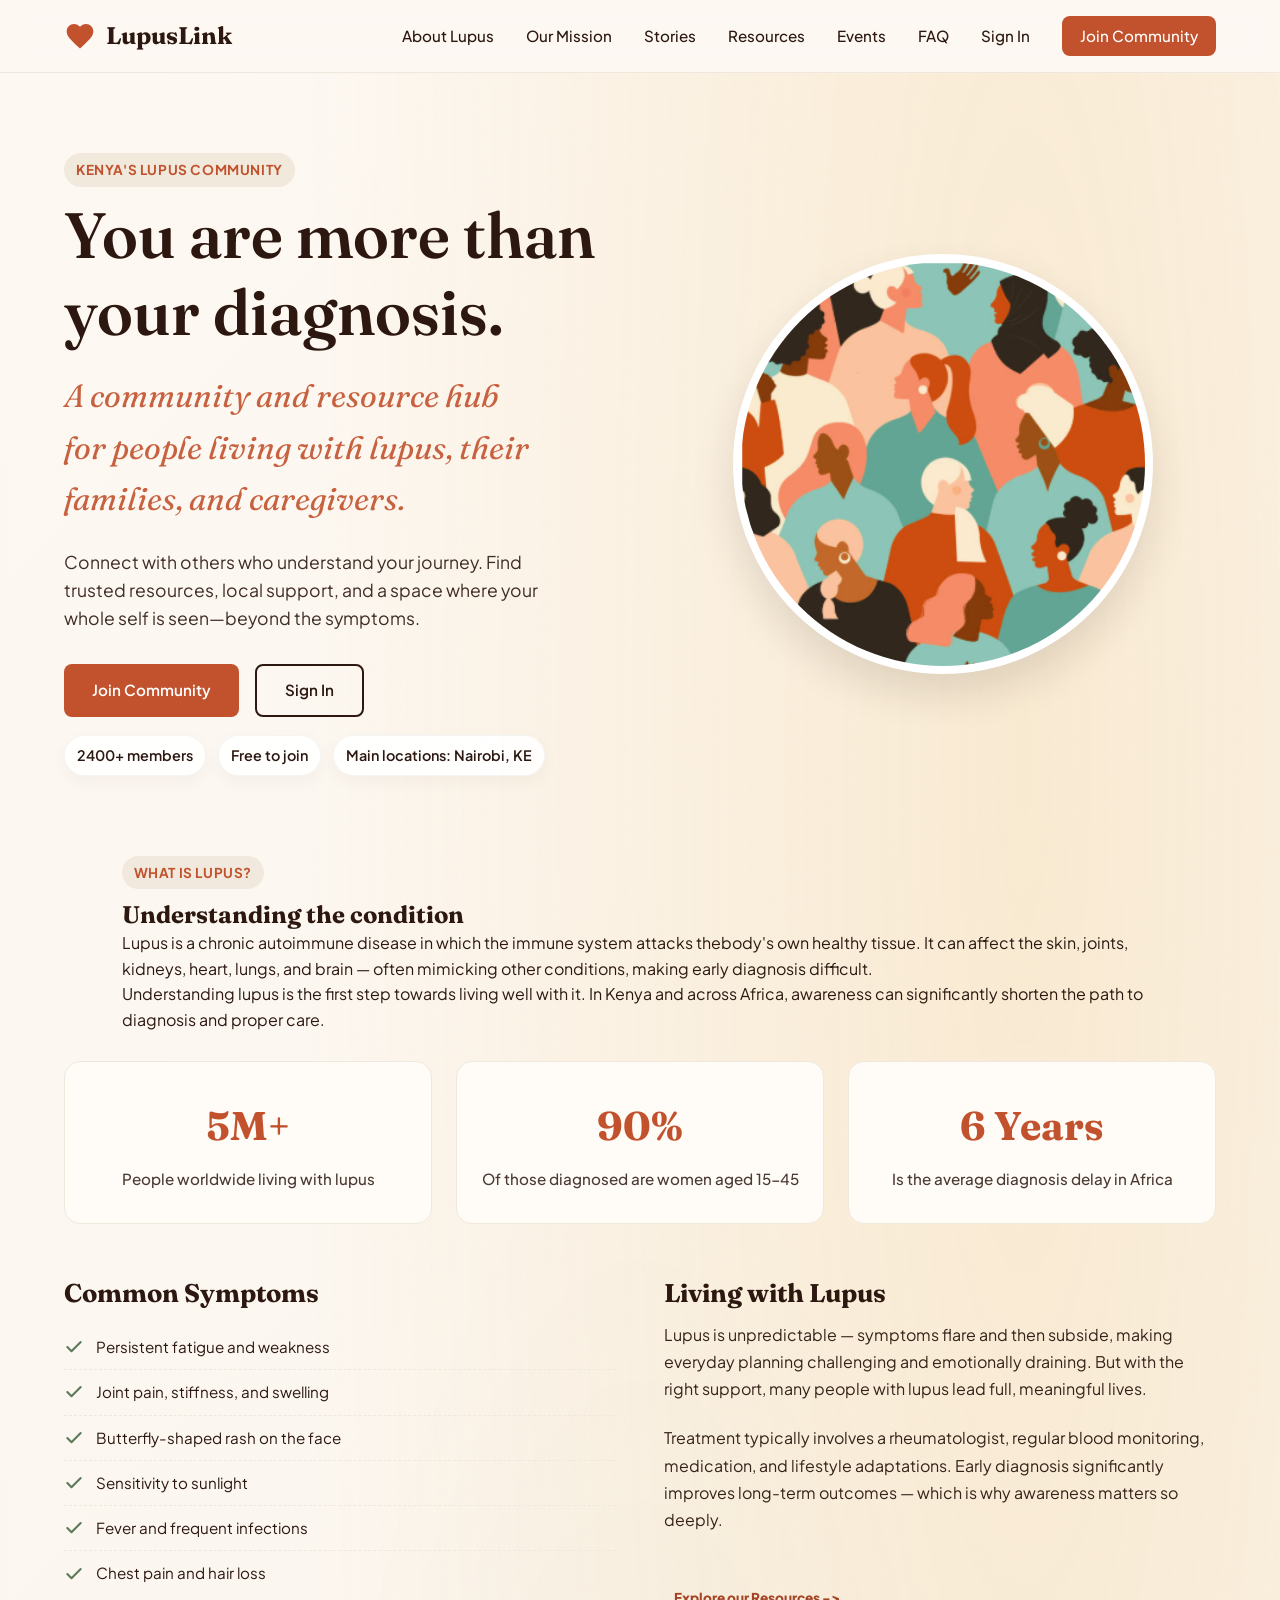
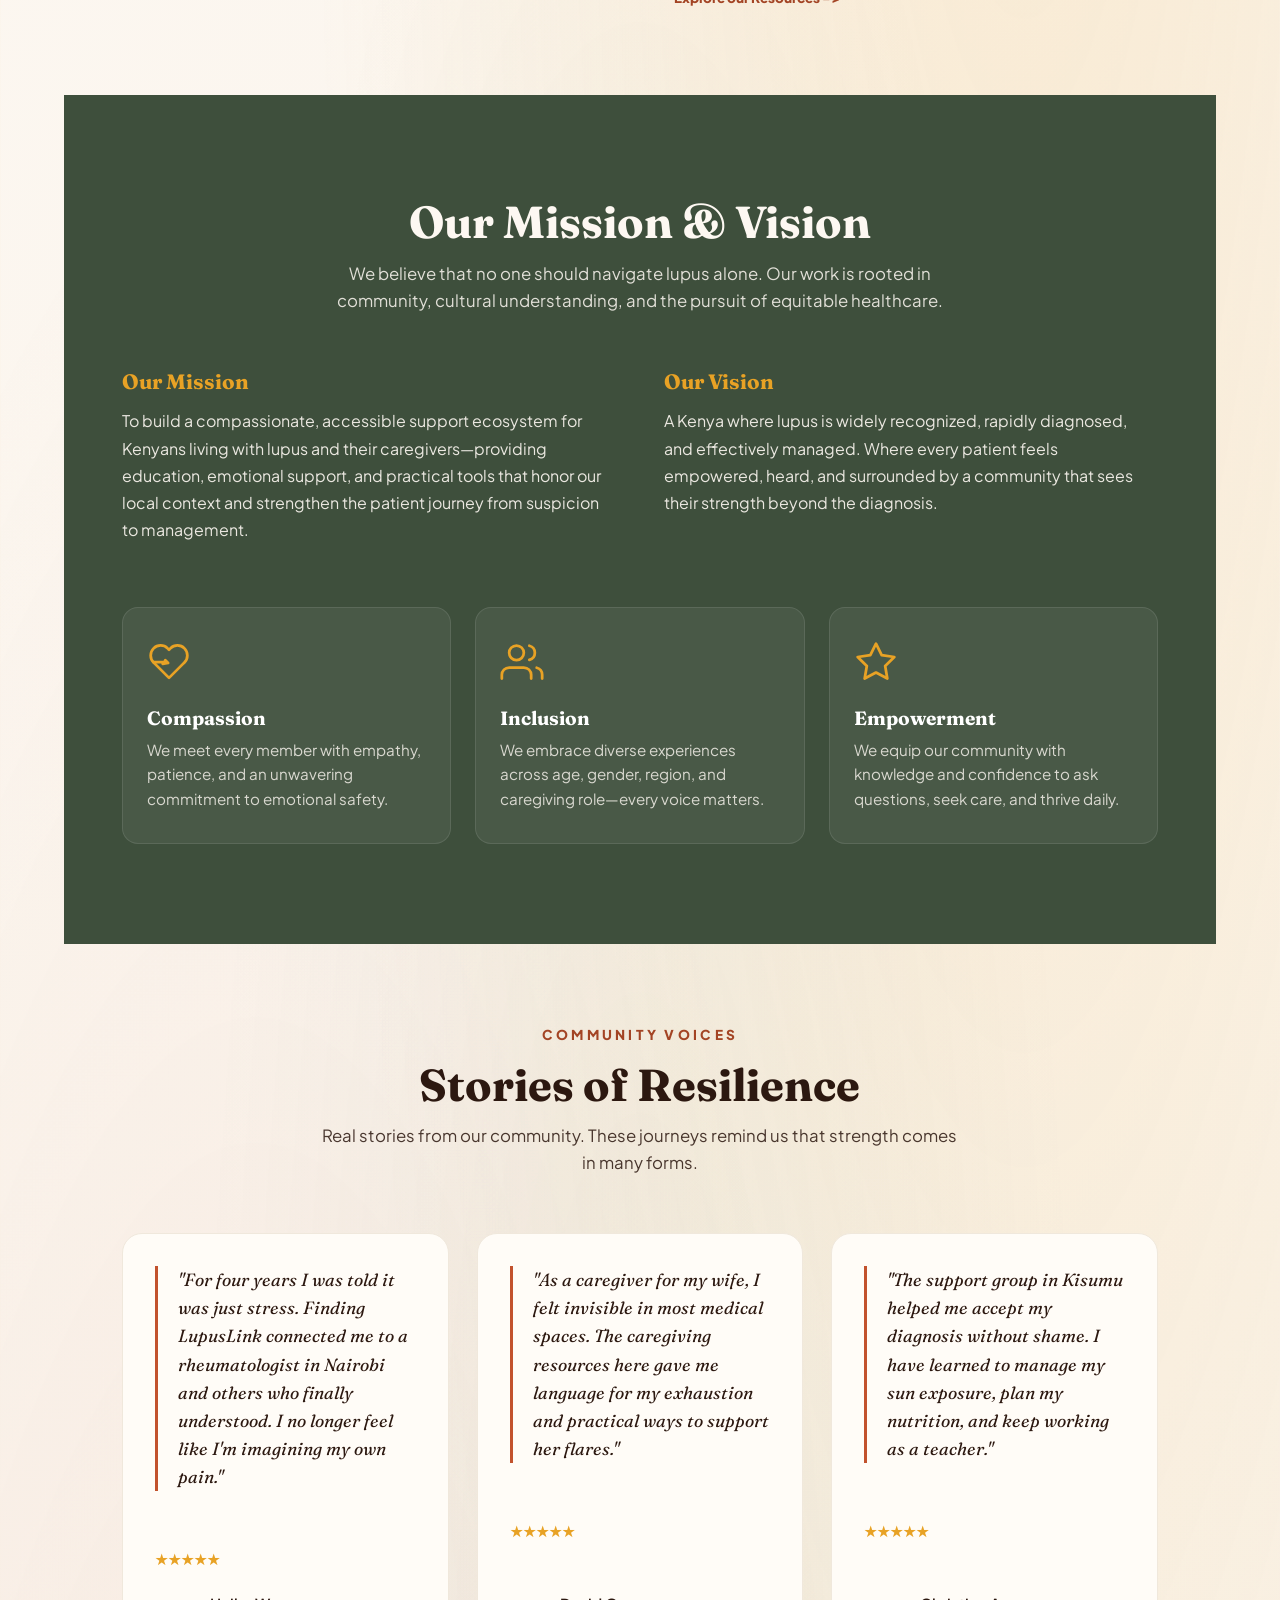
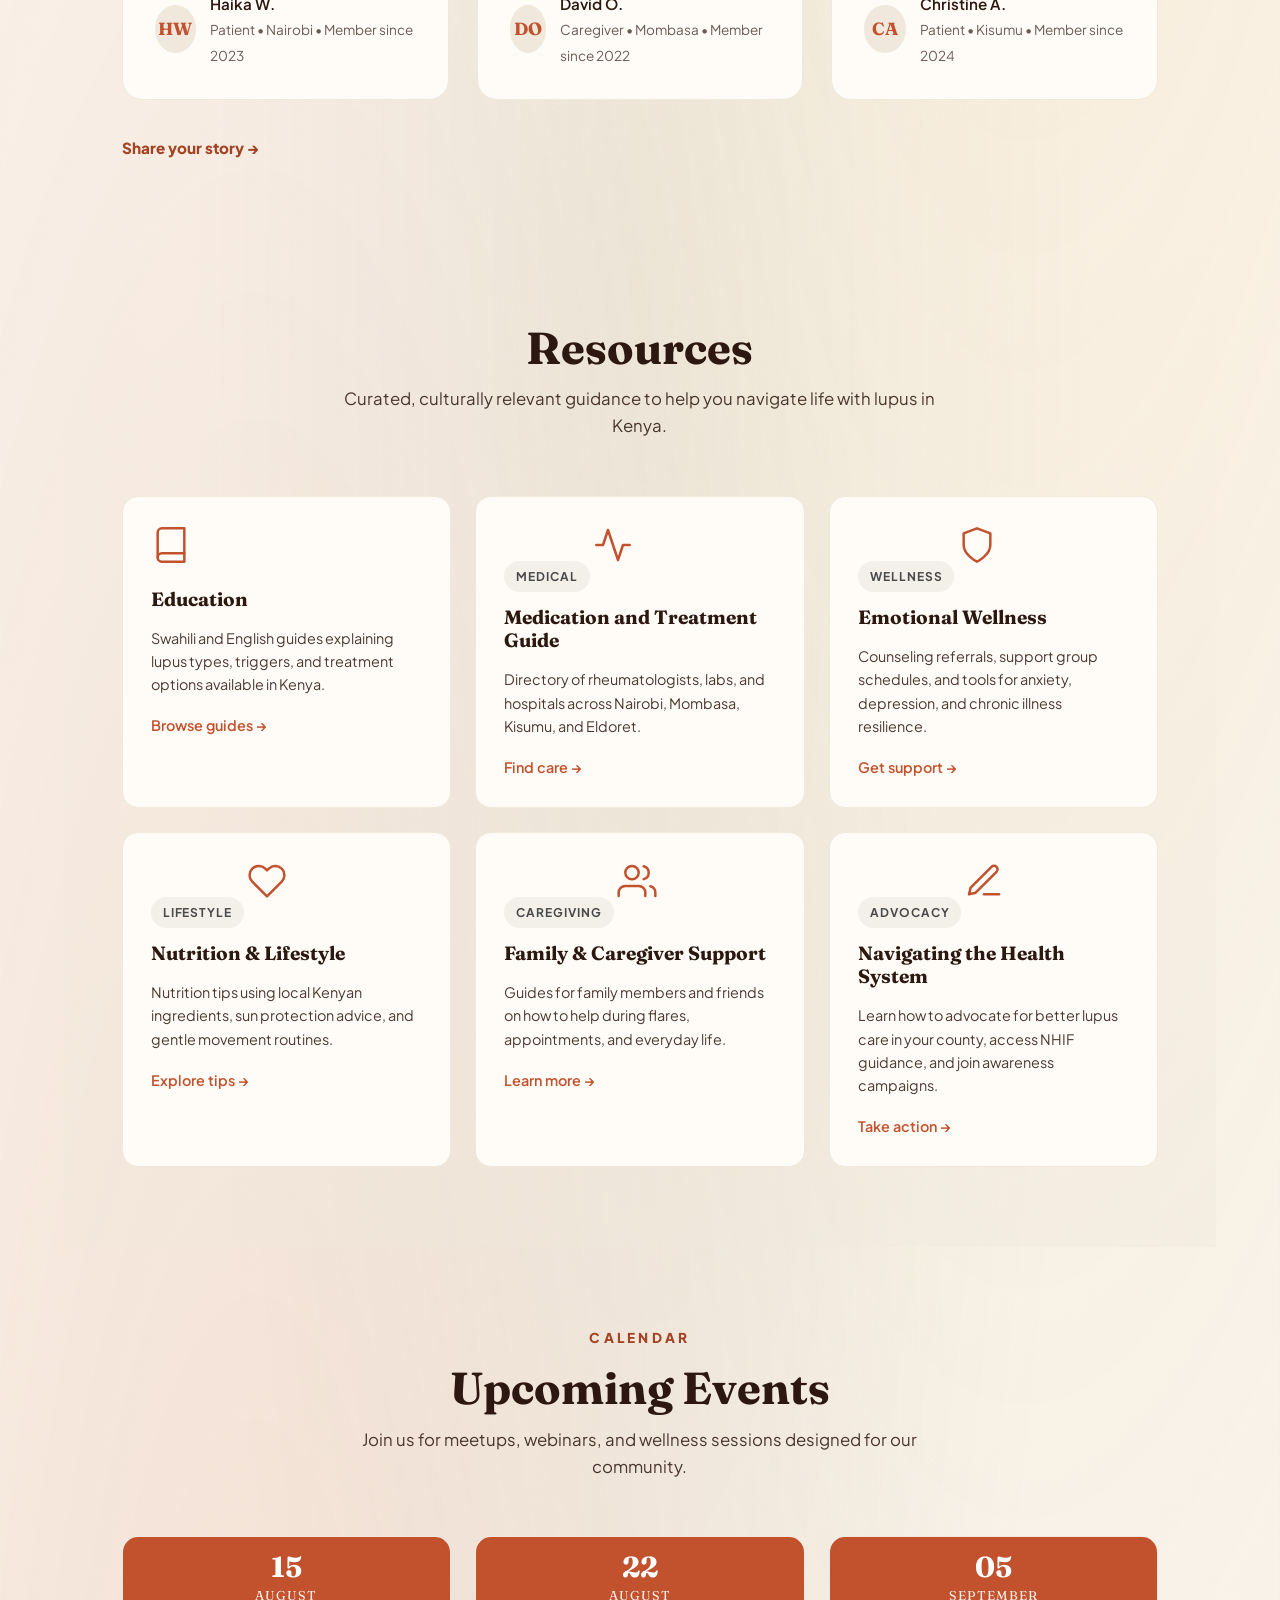
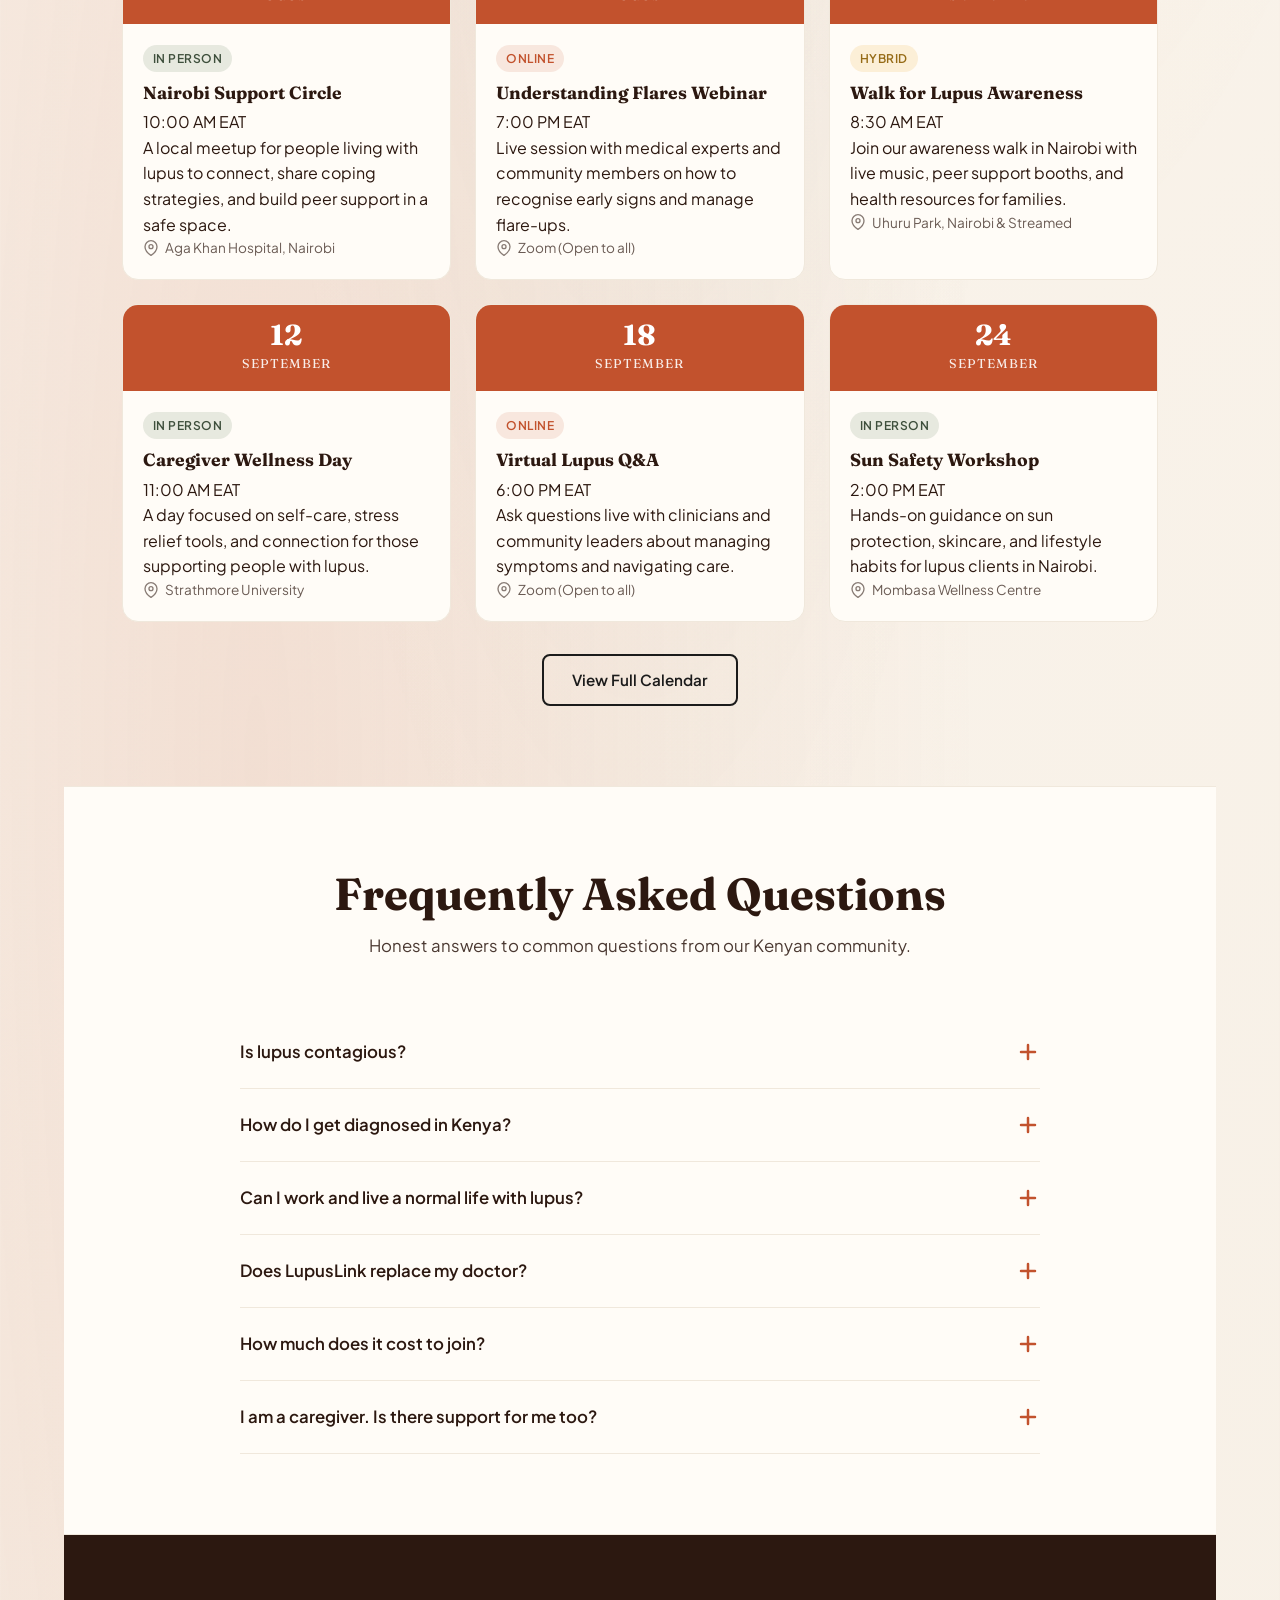
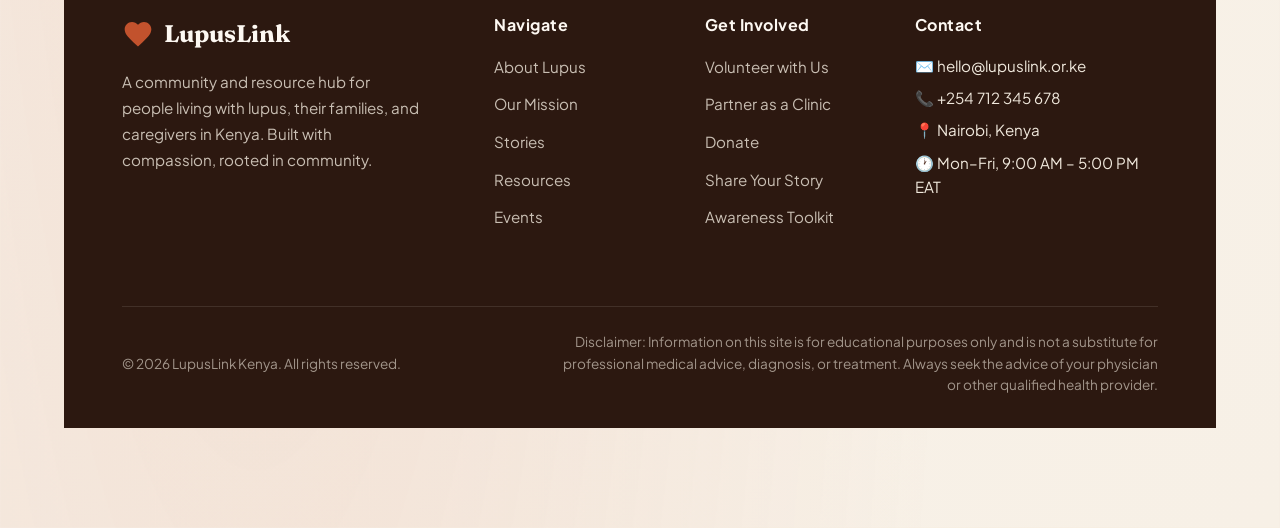
==== commit 3fa5e970: "add authentication page with sign in and sign up forms; update navigation links" ====
--- a/index.html
+++ b/index.html
@@ -39,7 +39,8 @@
         <li><a href="#resources">Resources</a></li>
         <li><a href="#events">Events</a></li>
         <li><a href="#faq">FAQ</a></li>
-        <li><a href="#join" class="btn btn-primary btn-small">Join Community</a></li>
+        <li><a href="sign_up.html#signin">Sign In</a></li>
+        <li><a href="sign_up.html#signup" class="btn btn-primary btn-small">Join Community</a></li>
       </ul>
     </div>
   </nav>
@@ -55,8 +56,8 @@
           <p class="tagline">A community and resource hub for people living with lupus, their families, and caregivers.</p>
           <p>Connect with others who understand your journey. Find trusted resources, local support, and a space where your whole self is seen—beyond the symptoms.</p>
           <div class="hero-actions">
-            <a href="#" class="btn btn-primary">Join Community</a>
-            <a href="#about" class="btn btn-outline">Learn More</a>
+            <a href="sign_up.html#signup" class="btn btn-primary">Join Community</a>
+            <a href="sign_up.html#signin" class="btn btn-outline">Sign In</a>
           </div>
                     <div class="hero-meta">
                         <span>2400+ members</span>
--- a/styles.css
+++ b/styles.css
@@ -146,7 +146,20 @@
     .btn-outline:hover {
       background: var(--fg);
       color: var(--bg);
- transform: translateY(-2px);
+      transform: translateY(-2px);
+    }
+
+    .btn-outline-dark {
+      background: transparent;
+      color: #1B1B1B;
+      border: 2px solid #1B1B1B;
+      box-shadow: none;
+    }
+
+    .btn-outline-dark:hover {
+      background: #1B1B1B;
+      color: #fff;
+      transform: translateY(-2px);
     }
 
     .btn-small {
@@ -548,7 +561,48 @@
       border: 1px solid var(--muted);
       border-radius: 20px;
       padding: 32px;
+      display: flex;
+      flex-direction: column;
+      justify-content: space-between;
+      min-height: 340px;
       transition: transform 0.3s ease, box-shadow 0.3s ease;
+    }
+
+    .story-card .story-content {
+      display: flex;
+      flex-direction: column;
+      gap: 20px;
+    }
+
+    .story-quote {
+      font-family: var(--font-heading);
+      font-style: italic;
+      font-size: 1.1rem;
+      margin-bottom: 0;
+      position: relative;
+      padding-left: 20px;
+      border-left: 3px solid var(--primary);
+      color: var(--fg);
+    }
+
+    .star-rating {
+      display: flex;
+      align-items: center;
+      gap: 6px;
+      margin-top: 16px;
+      color: #E8A225;
+      font-size: 0.95rem;
+    }
+
+    .story-author {
+      display: flex;
+      align-items: center;
+      gap: 14px;
+      margin-top: 20px;
+    }
+
+    .story-footer {
+      margin-top: auto;
     }
 
     .story-card:hover {
@@ -626,9 +680,23 @@
       color: var(--primary);
     }
 
+    .resource-tag {
+      display: inline-block;
+      background: #F2F0E8;
+      color: #4A4A4A;
+      border-radius: 999px;
+      padding: 6px 12px;
+      font-size: 0.75rem;
+      font-weight: 700;
+      text-transform: uppercase;
+      letter-spacing: 0.08em;
+      margin-bottom: 14px;
+    }
+
     .resource-card h4 {
-      font-size: 1.15rem;
-      margin-bottom: 8px;
+      font-size: 1.2rem;
+      margin-bottom: 16px;
+      color: var(--fg);
     }
 
     .resource-card p {
@@ -725,6 +793,39 @@
     .event-body h4 {
       font-size: 1.1rem;
       margin-bottom: 6px;
+    }
+
+    .section-subtitle {
+      display: block;
+      text-align: center;
+      color: #A34424;
+      font-size: 0.85rem;
+      letter-spacing: 0.24em;
+      font-weight: 800;
+      margin-bottom: 12px;
+      text-transform: uppercase;
+    }
+
+    .story-cta {
+      display: inline-flex;
+      margin: 36px auto 0;
+      color: #A34424;
+      font-weight: 800;
+      background: transparent;
+      border: none;
+      text-decoration: none;
+      font-size: 0.95rem;
+      justify-content: center;
+    }
+
+    .story-cta:hover {
+      text-decoration: underline;
+    }
+
+    .events-footer {
+      margin-top: 32px;
+      display: flex;
+      justify-content: center;
     }
 
     .event-body .location {
@@ -869,16 +970,191 @@
       opacity: 0.6;
     }
 
-    /* Animations */
+    /* Authentication page */
+    .auth-page {
+      min-height: 100vh;
+      background:
+        radial-gradient(at top left, rgba(232, 162, 37, 0.16), transparent 30%),
+        linear-gradient(135deg, #fdf8f2 0%, #f7efe3 100%);
+      display: flex;
+      align-items: center;
+      justify-content: center;
+      padding: 32px 16px;
+    }
+
+    .auth-shell {
+      width: min(100%, 1080px);
+    }
+
+    .auth-card {
+      display: grid;
+      grid-template-columns: 1.05fr 0.95fr;
+      border-radius: 24px;
+      overflow: hidden;
+      background: rgba(255, 252, 247, 0.96);
+      box-shadow: 0 24px 60px rgba(44, 24, 16, 0.12);
+      border: 1px solid rgba(194, 82, 45, 0.12);
+    }
+
+    .auth-hero {
+      padding: 40px;
+      background: linear-gradient(145deg, var(--secondary-dark) 0%, #233221 100%);
+      color: #fdf8f2;
+      display: flex;
+      flex-direction: column;
+      justify-content: center;
+      gap: 20px;
+    }
+
+    .auth-logo {
+      color: #fff;
+      font-size: 1.6rem;
+    }
+
+    .auth-hero h1 {
+      font-size: clamp(1.8rem, 3vw, 2.4rem);
+      color: #fff;
+      margin-bottom: 6px;
+    }
+
+    .auth-hero p {
+      font-size: 1rem;
+      line-height: 1.7;
+      opacity: 0.9;
+    }
+
+    .auth-benefits {
+      display: grid;
+      gap: 10px;
+      margin-top: 8px;
+    }
+
+    .auth-benefits li {
+      display: flex;
+      align-items: center;
+      gap: 10px;
+      font-size: 0.95rem;
+    }
+
+    .auth-benefits li::before {
+      content: '✦';
+      color: var(--accent);
+      font-size: 0.85rem;
+    }
+
+    .auth-form-panel {
+      padding: 40px;
+      display: flex;
+      flex-direction: column;
+      justify-content: center;
+    }
+
+    .auth-toggle {
+      display: inline-flex;
+      background: var(--muted);
+      border-radius: 999px;
+      padding: 6px;
+      margin-bottom: 24px;
+      width: fit-content;
+    }
+
+    .auth-tab {
+      background: transparent;
+      border: none;
+      padding: 10px 16px;
+      border-radius: 999px;
+      font-weight: 700;
+      cursor: pointer;
+      color: var(--secondary-dark);
+      transition: all 0.2s ease;
+    }
+
+    .auth-tab.active {
+      background: var(--primary);
+      color: #fff;
+    }
+
+    .auth-form {
+      display: flex;
+      flex-direction: column;
+      gap: 16px;
+    }
+
+    .auth-form label {
+      display: flex;
+      flex-direction: column;
+      gap: 8px;
+      font-weight: 600;
+      font-size: 0.95rem;
+      color: var(--fg);
+    }
+
+    .auth-form input,
+    .auth-form select {
+      width: 100%;
+      padding: 12px 14px;
+      border: 1px solid rgba(44, 24, 16, 0.16);
+      border-radius: 12px;
+      font: inherit;
+      background: #fff;
+      color: var(--fg);
+    }
+
+    .auth-form input:focus,
+    .auth-form select:focus {
+      outline: 2px solid rgba(194, 82, 45, 0.24);
+      border-color: var(--primary);
+    }
+
+    .form-row {
+      display: flex;
+      justify-content: space-between;
+      align-items: center;
+      gap: 12px;
+      font-size: 0.9rem;
+      color: var(--secondary-dark);
+    }
+
+    .checkbox-label {
+      display: flex;
+      align-items: center;
+      gap: 8px;
+      font-weight: 500;
+    }
+
+    .checkbox-label input {
+      width: auto;
+      margin: 0;
+    }
+
+    .inline-link,
+    .switch-link {
+      color: var(--primary);
+      font-weight: 700;
+    }
+
+    .auth-submit {
+      width: 100%;
+      margin-top: 4px;
+    }
+
+    .form-footnote {
+      font-size: 0.95rem;
+      color: var(--secondary-dark);
+      text-align: center;
+      margin-top: 4px;
+    }
+
+    /* Animations disabled */
     .reveal {
-      opacity: 0;
-      transform: translateY(30px);
-      transition: opacity 0.8s ease, transform 0.8s ease;
+      opacity: 1 !important;
+      transform: none !important;
+      transition: none !important;
     }
 
     .reveal.visible {
-      opacity: 1;
-      transform: translateY(0);
+      opacity: 1 !important;
+      transform: none !important;
     }
 
     /* Responsive */
@@ -904,6 +1180,16 @@
 
       .footer-grid {
         grid-template-columns: 1fr 1fr;
+      }
+    }
+
+    @media (max-width: 900px) {
+      .auth-card {
+        grid-template-columns: 1fr;
+      }
+
+      .auth-hero {
+        padding-bottom: 28px;
       }
     }
 
@@ -939,4 +1225,9 @@
       .footer-grid {
         grid-template-columns: 1fr;
       }
-    }
+
+      .auth-form-panel,
+      .auth-hero {
+        padding: 24px;
+      }
+    }
